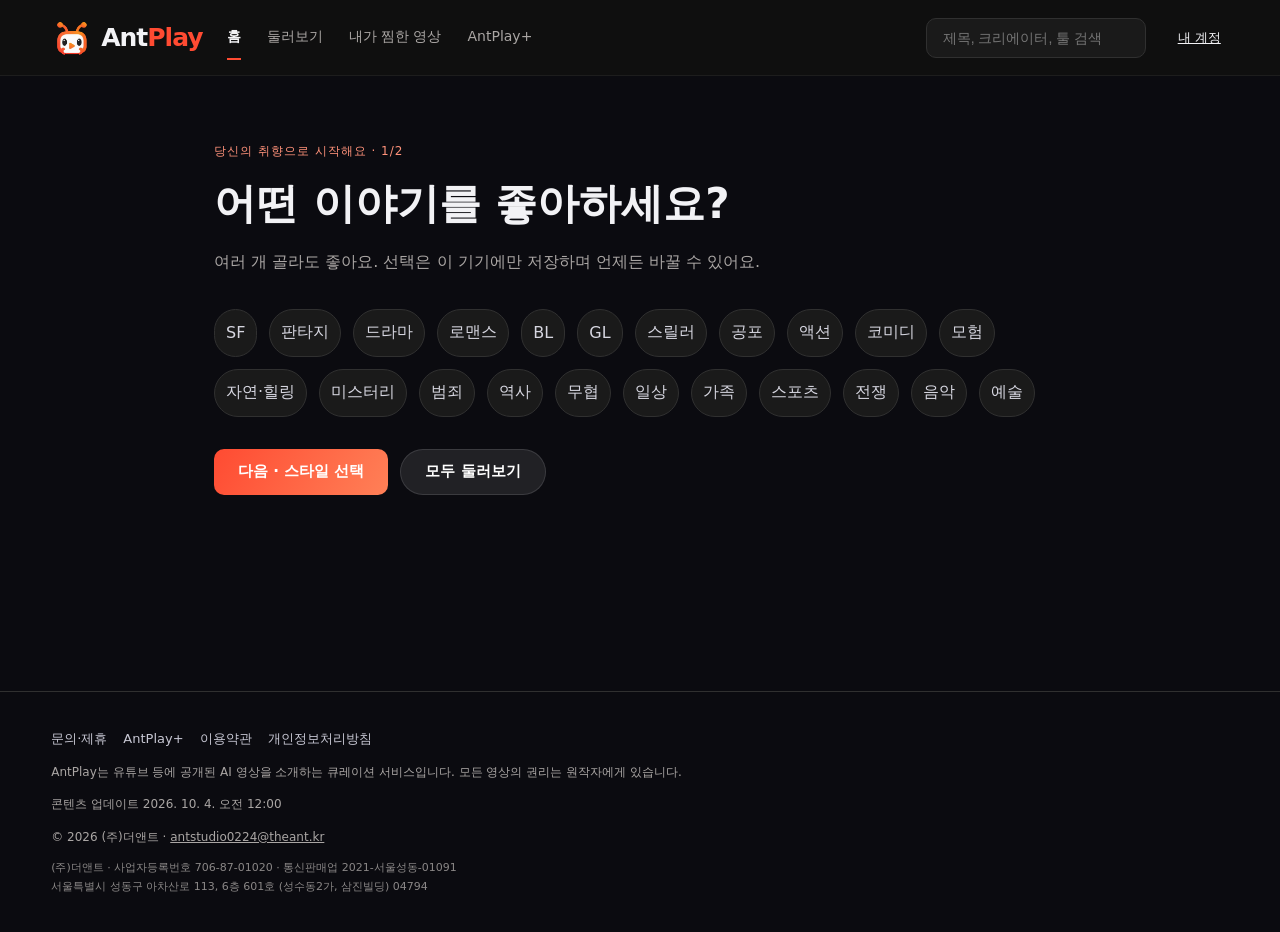
==== index.html @ 83940d3b "deploy seonghyunpark-ops/botplay@664c0acbb9cae26221a531b5a183655c9718c354" ====
<!doctype html>
<html lang="ko">
  <head>
    <meta charset="UTF-8" />
    <link rel="icon" type="image/svg+xml" href="./favicon.svg" />
    <meta name="viewport" content="width=device-width, initial-scale=1.0, viewport-fit=cover" />
    <meta name="theme-color" content="#0b0b10" />
    <meta name="description" content="AntPlay - AI가 만든 영상만 모아 보는 곳. Sora, Veo, Runway, Kling으로 만든 AI 단편영화·뮤직비디오·광고를 매일 큐레이션합니다." />
    <meta property="og:title" content="AntPlay - AI 영상 큐레이션" />
    <meta property="og:description" content="AI가 만든 영상만 모아 보는 곳. 매일 업데이트되는 AI 영상 랭킹." />
    <meta property="og:type" content="website" />
    <title>AntPlay - AI 영상 큐레이션</title>
    <script type="module" crossorigin src="./assets/index-DLbBfXee.js"></script>
    <link rel="stylesheet" crossorigin href="./assets/index-sURkWtJV.css">
  </head>
  <body>
    <div id="root"></div>
  </body>
</html>
---- assets/index-sURkWtJV.css ----
:root{--bg:#0b0b10;--bg2:#15151d;--line:#262632;--text:#f2f2f5;--muted:#9a9aab;--accent:#7c5cff;--accent2:#22d3ee;--radius:8px;--lightningcss-light: ;--lightningcss-dark:initial;color-scheme:dark;-webkit-font-smoothing:antialiased;font-family:Pretendard,Apple SD Gothic Neo,Noto Sans KR,system-ui,sans-serif}*{box-sizing:border-box}html,body{background:var(--bg);color:var(--text);margin:0}body{overscroll-behavior-y:none}a{color:inherit}button{font:inherit;cursor:pointer}img{display:block}.app{min-height:100vh;padding-bottom:calc(64px + env(safe-area-inset-bottom))}main{min-height:60vh}.header{z-index:20;padding:calc(10px + env(safe-area-inset-top)) 4vw 10px;-webkit-backdrop-filter:blur(10px);backdrop-filter:blur(10px);background:linear-gradient(#0b0b10f2,#0b0b10bf);align-items:center;gap:24px;display:flex;position:sticky;top:0}.logo{letter-spacing:-.5px;align-items:center;gap:8px;font-size:22px;font-weight:800;text-decoration:none;display:flex}.logo-mark{background:linear-gradient(135deg, var(--accent), var(--accent2));border-radius:7px;place-items:center;width:28px;height:28px;font-size:13px;display:grid}.nav{gap:18px;font-size:14px;display:flex}.nav a{color:var(--muted);text-decoration:none}.nav a.on,.nav a:hover{color:var(--text);font-weight:600}.search{margin-left:auto}.search input{border:1px solid var(--line);background:var(--bg2);width:220px;color:var(--text);border-radius:999px;outline:none;padding:8px 12px;font-size:14px}.search input:focus{border-color:var(--accent)}.search.big{margin:0 0 16px}.search.big input{width:100%;padding:14px 18px;font-size:16px}.hero{background-position:50% 25%;background-size:cover;align-items:flex-end;min-height:min(72vh,620px);margin-top:-56px;display:flex;position:relative}.hero-shade{background:linear-gradient(0deg, var(--bg) 2%, #0b0b108c 45%, #0b0b1026), linear-gradient(90deg, #0b0b10d9, transparent 65%);position:absolute;inset:0}.hero-body{max-width:640px;padding:0 4vw 48px;position:relative}.hero h1{letter-spacing:-1px;margin:10px 0;font-size:clamp(28px,5vw,52px);line-height:1.1}.meta{color:#d0d0da;margin:0 0 10px;font-size:14px}.hero-desc{color:#dcdce4;-webkit-line-clamp:3;-webkit-box-orient:vertical;line-height:1.55;display:-webkit-box;overflow:hidden}.hero-actions,.detail-actions{flex-wrap:wrap;gap:10px;margin-top:18px;display:flex}.btn{border:0;border-radius:6px;justify-content:center;align-items:center;gap:6px;padding:11px 22px;font-size:15px;font-weight:700;text-decoration:none;display:inline-flex}.btn.play{color:#000;background:#fff}.btn.ghost{color:#fff;background:#78788c59}.btn.ghost.saved{background:var(--accent)}.btn.wide{flex:220px}.badge{letter-spacing:1.5px;border-radius:3px;padding:3px 8px;font-size:11px;font-weight:800;display:inline-block}.badge.original{background:linear-gradient(90deg, var(--accent), var(--accent2));color:#fff}.badge.sponsor{color:#000;background:#f5c542}.badge.sm{letter-spacing:1px;padding:2px 5px;font-size:9px}.shelves{margin-top:-20px;position:relative}.shelf-head{justify-content:space-between;align-items:baseline;padding:0 4vw;display:flex}.shelf-head h2{margin:0 0 10px;font-size:19px}.shelf-head a{color:var(--muted);font-size:13px;text-decoration:none}.shelf-wrap{position:relative}.shelf-row{scroll-snap-type:x proximity;scrollbar-width:none;gap:10px;padding:4px 4vw 8px;display:flex;overflow-x:auto}.shelf-row::-webkit-scrollbar{display:none}.arrow{z-index:2;color:#fff;opacity:0;background:#0b0b1099;border:0;width:4vw;min-width:36px;font-size:34px;transition:opacity .2s;position:absolute;top:0;bottom:36px}.arrow.left{left:0}.arrow.right{right:0}.shelf-wrap:hover .arrow{opacity:1}@media (hover:none){.arrow{display:none}}.card{scroll-snap-align:start;flex:none;width:clamp(150px,22vw,270px);text-decoration:none}.thumb{aspect-ratio:16/9;border-radius:var(--radius);background:var(--bg2);position:relative;overflow:hidden}.thumb img{object-fit:cover;width:100%;height:100%;transition:transform .3s}.poster-placeholder{background:linear-gradient(145deg,#302321,#191b24);flex-direction:column;justify-content:center;gap:14px;height:100%;padding:22px;display:flex}.poster-platform{color:#ff9174;font-size:12px;font-weight:700}.poster-placeholder strong{overflow-wrap:anywhere;-webkit-line-clamp:4;-webkit-box-orient:vertical;font-size:18px;line-height:1.4;display:-webkit-box;overflow:hidden}.poster-placeholder small{color:var(--muted);font-size:11px}.card:hover .thumb img{transform:scale(1.06)}.thumb .badge{position:absolute;top:6px;left:6px}.dur{background:#000000bf;border-radius:3px;padding:2px 5px;font-size:11px;position:absolute;bottom:6px;right:6px}.card-title{white-space:nowrap;text-overflow:ellipsis;margin-top:7px;font-size:14px;font-weight:600;overflow:hidden}.card-sub{color:var(--muted);margin-top:2px;font-size:12px}.rank-card{align-items:flex-end;width:clamp(200px,28vw,330px);display:flex}.rank-card .thumb{flex:1}.rank-card .card-title,.rank-card .card-sub{display:none}.rank-num{z-index:1;color:var(--bg);-webkit-text-stroke:3px #7a7a8a;letter-spacing:-8px;margin-right:-12px;font-size:clamp(80px,10vw,130px);font-weight:900;line-height:.8}.house-ad{border-radius:var(--radius);border:1px solid var(--line);background:linear-gradient(90deg,#7c5cff40,#22d3ee26);flex-wrap:wrap;align-items:center;gap:10px;margin:8px 4vw;padding:16px 18px;text-decoration:none;display:flex}.house-ad span:last-child{color:#cfcfe0;font-size:14px}.detail-hero{aspect-ratio:16/9;background-position:50%;background-size:cover;place-items:center;width:100%;max-height:70vh;margin-top:-56px;display:grid;position:relative}.detail-hero:after{content:"";background:linear-gradient(0deg, var(--bg), transparent 55%);position:absolute;inset:0}.detail-hero>img,.detail-hero>.poster-placeholder{object-fit:cover;width:100%;height:100%;position:absolute;inset:0}.big-play{z-index:1;color:#fff;background:#00000073;border:2px solid #fff;border-radius:50%;width:78px;height:78px;padding-left:6px;font-size:30px;position:relative}.big-play:hover{background:var(--accent)}.banners{gap:1px;display:grid}.banner{background:var(--bg2);border-bottom:1px solid var(--line);color:#e6e6ee;align-items:center;gap:10px;padding:10px 4vw;font-size:14px;text-decoration:none;display:flex}.banner a,.banner span{color:inherit;flex:1;text-decoration:none}.banner button{color:var(--muted);background:0 0;border:0;padding:4px 8px;font-size:16px}.banner.update{background:var(--accent);color:#fff;font-weight:600}.player{aspect-ratio:16/9;background:#000;width:100%;max-width:1200px;max-height:75vh;margin:0 auto}.player.vertical{aspect-ratio:9/16;width:auto;max-width:100%;height:min(75vh,177.778vw)}.player-frame,.player-frame>*,.player-frame iframe{border:0;width:100%;height:100%;display:block}.player-fallback{text-align:center;height:100%;color:var(--muted);place-content:center;gap:14px;padding:20px;display:grid}.player-fallback .btn{justify-self:center}.player-stage+.detail-body{margin-top:0}.player-stage{background:#000}.player-stage .player{min-width:200px;min-height:200px;position:relative}.player-stage .player>.player-frame{position:absolute;inset:0}.player-tools{padding:10px max(12px, env(safe-area-inset-left));flex-wrap:wrap;align-items:center;gap:8px;max-width:1200px;margin:auto;display:flex}.player-tools .btn{min-height:40px;padding:8px 12px;font-size:13px}.player-tools span,.player-settings p{color:var(--muted);font-size:12px}.player-settings{flex-wrap:wrap;gap:10px;max-width:1200px;margin:auto;padding:4px 12px 12px;display:flex}.player-settings label{color:var(--muted);flex-direction:column;flex:140px;gap:5px;font-size:12px;display:flex}.player-settings select{color:#fff;background:#202020;border:1px solid #444;border-radius:8px;min-height:40px;padding:8px}.player-settings p{width:100%;margin:0}.player-stage.expanded{z-index:1000;height:100dvh;padding:env(safe-area-inset-top) 0 env(safe-area-inset-bottom);flex-direction:column;display:flex;position:fixed;inset:0;overflow:auto}.player-stage.expanded .player{aspect-ratio:auto;flex:1;width:100%;max-width:none;height:auto;max-height:none;margin:0}.player-stage.expanded .player-tools{flex-shrink:0;width:100%;max-width:none}.player-stage.expanded .player-settings{flex-shrink:0;width:100%;max-height:130px;margin:0;overflow:auto}.player-stage.expanded .player-settings label{flex:120px}.detail-body{max-width:860px;margin-top:-40px;padding:0 4vw;position:relative}.detail-body h1{margin:10px 0 4px;font-size:clamp(24px,4vw,38px)}.orig-title{color:var(--muted);margin:0 0 8px}.chips{flex-wrap:wrap;gap:8px;margin:12px 0;display:flex}.chip{background:var(--bg2);border:1px solid var(--line);color:#d6d6e0;border-radius:999px;padding:5px 11px;font-size:13px;text-decoration:none}.chip.link:hover{border-color:var(--accent)}.desc{color:#e0e0e8;white-space:pre-line;margin-top:22px;font-size:15px;line-height:1.7}.info{grid-template-columns:100px 1fr;gap:8px 12px;font-size:14px;display:grid}.info dt{color:var(--muted)}.info dd{margin:0}.note{color:var(--muted);margin:22px 0;font-size:12px}.page{padding:20px 4vw 40px}.page.narrow{max-width:760px;margin:0 auto}.page-title{margin:8px 0 16px;font-size:26px}.sub-title{margin:32px 0 12px;font-size:18px}.lead{color:#d0d0dc;line-height:1.6}.grid{grid-template-columns:repeat(auto-fill,minmax(170px,1fr));gap:18px 12px;display:grid}.grid .card{width:auto}.empty{text-align:center;color:var(--muted);padding:60px 4vw;line-height:1.7}.loading{text-align:center;color:var(--muted);padding:120px 0}.contact-list{gap:10px;display:grid}.contact-item{border-radius:var(--radius);background:var(--bg2);border:1px solid var(--line);gap:4px;padding:16px 18px;text-decoration:none;display:grid}.contact-item:hover{border-color:var(--accent)}.contact-item span{color:var(--muted);font-size:14px;line-height:1.5}.contact-item em{color:var(--accent2);margin-left:6px;font-size:13px;font-style:normal}.plans{grid-template-columns:repeat(auto-fit,minmax(240px,1fr));gap:14px;margin-top:18px;display:grid}.plan{background:var(--bg2);border:1px solid var(--line);border-radius:12px;flex-direction:column;padding:22px;display:flex}.plan.hl{border:1px solid var(--accent);background:linear-gradient(160deg, #7c5cff38, var(--bg2) 60%)}.plan h2{margin:0;font-size:18px}.price{margin-top:8px;font-size:28px;font-weight:800}.price-sub{color:var(--accent2);font-size:13px}.plan ul{color:#d6d6e0;flex:1;padding-left:18px;line-height:1.9}.legal h2{margin-top:26px;font-size:16px}.legal p{color:#d0d0dc;font-size:14px;line-height:1.7}.footer{color:var(--muted);border-top:1px solid var(--line);margin-top:30px;padding:36px 4vw 24px;font-size:12px;line-height:1.7}.footer-links{flex-wrap:wrap;gap:16px;margin-bottom:10px;font-size:13px;display:flex}.footer-links a{color:#c8c8d4;text-decoration:none}.tabbar{z-index:30;padding:6px 0 calc(6px + env(safe-area-inset-bottom));border-top:1px solid var(--line);background:#0f0f15f5;display:none;position:fixed;bottom:0;left:0;right:0}.tabbar a{color:var(--muted);flex-direction:column;flex:1;align-items:center;gap:2px;font-size:11px;text-decoration:none;display:flex}.tabbar a span{font-size:20px;line-height:1}@media (width<=760px){.nav,.header .search{display:none}.tabbar{display:flex}.hero{min-height:62vh}.hero-body{padding-bottom:30px}.shelf-head h2{font-size:17px}}@media (width>=761px){.app{padding-bottom:0}}.footer .biz{opacity:.8;font-size:11px}:root{--radius:12px}.header{background:#0b0b10f0;border-bottom:1px solid #ffffff0f;min-height:76px}.logo{letter-spacing:-1px;gap:5px;font-size:25px}.art-icon{object-fit:contain;flex-shrink:0;width:36px;height:36px}.nav{gap:26px}.nav a{padding:12px 0}.nav a.on{border-bottom:2px solid #c7b9ed}.search input{border-radius:10px;padding:11px 16px}.hero{min-height:min(72vh,660px);margin-top:0}.hero-body{max-width:720px;padding-bottom:64px}.hero-kicker{letter-spacing:2px;color:#d0c3ec;margin-bottom:20px;font-size:11px;font-weight:600}.hero h1{letter-spacing:-1.8px;word-break:keep-all;overflow-wrap:anywhere;line-height:1.2}.hero-desc{color:#c7c7cf;max-width:480px;font-size:15px}.btn{border-radius:10px;min-height:46px;padding:12px 24px}.btn.ghost{background:#ffffff17;border:1px solid #ffffff1f}.discovery{padding:8px 4vw 22px}.discovery-intro>span{color:var(--muted);font-size:12px}.discovery-intro h2{letter-spacing:-.7px;margin:8px 0 20px;font-size:23px}.discovery-links{grid-template-columns:repeat(3,minmax(0,1fr));gap:14px;display:grid}.discovery-links a{border:1px solid var(--line);background:#15151c;border-radius:16px;align-items:center;gap:14px;padding:18px;text-decoration:none;display:flex}.discovery-links a:hover{background:#1b1b25;border-color:#787083}.discovery-links span{font-size:15px;font-weight:600}.discovery-links small{color:var(--muted);margin-top:6px;font-size:12px;font-weight:400;display:block}.discovery-links b{color:var(--muted);margin-left:auto;font-weight:400}.shelves{margin-top:0}.shelf{margin:32px 0}.shelf-head h2{letter-spacing:-.5px;margin-bottom:16px}.shelf-row{gap:16px}.card-title{margin-top:11px}.card-sub{margin-top:5px}.rank-num{-webkit-text-stroke:2px #777581}.house-ad{background:#191820;border-radius:16px;gap:14px;padding:24px}.house-ad strong{font-size:18px}.tabbar{-webkit-backdrop-filter:blur(16px);backdrop-filter:blur(16px);background:#0f0f15f7;padding-top:8px}.tabbar a{gap:4px;min-height:50px}.tabbar .art-icon{opacity:.55;width:30px;height:30px}.tabbar a.on .art-icon{opacity:1}.collection-empty .art-icon{width:110px;height:110px;margin:0 auto 20px}.collection-empty h2{color:var(--text);font-size:21px}.collection-empty .btn{margin-top:16px}.detail-hero{margin-top:0}a:focus-visible,button:focus-visible,input:focus-visible{outline-offset:4px;outline:2px solid #d0bbff}@media (width<=760px){.header{min-height:64px;padding:calc(4px + env(safe-area-inset-top)) 5vw 4px}.logo{font-size:22px}.logo-art{width:44px;height:44px}.hero{min-height:min(70svh,620px)}.hero-body{padding:0 5vw 36px}.hero h1{letter-spacing:-1px;font-size:32px}.hero-kicker{letter-spacing:1.4px;margin-bottom:14px;font-size:9px}.hero-desc{-webkit-line-clamp:2;font-size:14px}.discovery{padding:12px 5vw}.discovery-intro h2{font-size:20px}.discovery-links{gap:8px}.discovery-links a{text-align:center;border-radius:13px;flex-direction:column;gap:8px;padding:12px 4px 15px}.discovery-links .art-icon{width:48px;height:48px}.discovery-links span{font-size:12px}.discovery-links small,.discovery-links b{display:none}.shelf-row{gap:12px}.shelf{margin:28px 0}.grid{grid-template-columns:repeat(2,minmax(0,1fr))}.house-ad{padding:20px}}@media (prefers-reduced-motion:reduce){*,:before,:after{scroll-behavior:auto!important;transition:none!important}}.app:has(.player) .header{position:relative}.app:has(.player) .tabbar{position:static}.app:has(.player){padding-bottom:0}.account{max-width:620px}.account-link{white-space:nowrap;padding:8px;font-size:13px}.account-form{gap:16px;margin:24px 0 12px;display:grid}.account-form label{gap:7px;display:grid}.account-form input:not([type=checkbox]){color:#fff;background:#17161d;border:1px solid #444;border-radius:10px;width:100%;padding:13px}.account-form .account-consent{font-size:13px;line-height:1.8;display:block}.account-consent input{margin-right:7px}.account-providers{grid-template-columns:1fr 1fr;gap:10px;margin:24px 0;display:grid}.account-providers .btn{white-space:normal;font-size:14px}.account-modes,.account-actions{gap:12px;margin:24px 0;display:flex}.account-modes button,.account-text{color:inherit;cursor:pointer;background:0 0;border:0;padding:8px}.account-modes .on{color:var(--accent);border-bottom:2px solid var(--accent)}.account-fine{color:#aaa;font-size:12px;line-height:1.8}.account-note{background:#252132;border-radius:12px;padding:14px 20px}.account button:disabled{opacity:.45;cursor:not-allowed}iframe.player-frame{border:0;width:100%;height:100%;display:block}:root{--bg:#101010;--bg2:#1a1a1a;--line:#303030;--accent:#ff4b32;--accent2:#ff8864;--muted:#aaa6a4;--radius:12px}.header{background:#101010f5}.logo-color{color:var(--accent)}.logo{gap:8px}.logo-art{width:42px;height:42px}.nav a.on{border-color:var(--accent)}.hero{min-height:min(68vh,680px)}.hero-kicker{color:#ffb19e;letter-spacing:1.2px}.hero-shade{background:linear-gradient(0deg,var(--bg) 0%,#101010bf 30%,#1010101f 100%),linear-gradient(90deg,#101010a6,transparent 70%)}.hero h1{max-width:660px}.btn.play{color:#fff;background:linear-gradient(125deg,#ff3823,#ff654a);border-radius:999px}.btn.play:hover{background:#ff654a}.btn.ghost{border-radius:999px}.card{width:clamp(168px,19vw,252px)}.card:not(.rank-card) .thumb{aspect-ratio:3/4}.card:not(.rank-card) .thumb img{object-position:center}.card-title{font-size:15px;font-weight:700}.discovery-links a{background:#191919;border-radius:12px;padding:14px}.discovery-intro h2{margin-bottom:14px}.genre-strip{scrollbar-width:none;gap:8px;padding:10px 4vw 18px;display:flex;overflow-x:auto}.genre-strip .chip{white-space:nowrap;padding:9px 15px}.chip.link:hover{color:#ffc0b1}.house-ad{background:#1c1a19;border-radius:12px}.tabbar{background:#101010fa}.tabbar .art-icon{filter:grayscale();opacity:.65;width:28px;height:28px}.tabbar a.on{color:#ff735b}.tabbar a.on .art-icon{filter:none;opacity:1}.catalog-filters{grid-template-columns:repeat(3,minmax(0,1fr));gap:12px;margin:24px 0 16px;display:grid}.catalog-filters label{color:var(--muted);gap:8px;font-size:13px;display:grid}.catalog-filters select{border:1px solid var(--line);background:var(--bg2);width:100%;min-width:0;color:var(--text);font:inherit;border-radius:10px;padding:12px 8px}.result-count{color:var(--muted);font-size:13px}.eyebrow{color:#ff927a;letter-spacing:1px;font-size:12px}a:focus-visible,button:focus-visible,input:focus-visible,select:focus-visible{outline-color:#ff8864}.discovery-intro,.discovery-links small,.discovery-links b{display:none}.discovery-links a{padding:10px 14px}.discovery-links .art-icon{width:28px;height:28px}@media (width<=760px){.hero{min-height:43svh}.hero-body{padding-top:60px;padding-bottom:26px}.hero h1{font-size:30px}.hero-actions .btn{padding:12px 20px}.card{width:44vw}.discovery{padding:8px 5vw}.discovery-links a{flex-direction:row;justify-content:center;gap:5px;padding:10px 4px}.discovery-links span{font-size:10px}.discovery-links .art-icon{width:23px;height:23px}.catalog-filters{gap:8px}.catalog-filters select{font-size:12px}.genre-strip{padding-left:5vw}}@media (width<=480px){.account-link{margin-left:auto}.account-providers{grid-template-columns:1fr}}.taste-picker{max-width:900px;min-height:65vh;margin:0 auto;padding:64px 24px}.taste-picker h1{margin:16px 0;font-size:clamp(26px,4vw,42px)}.taste-picker p{color:var(--muted);line-height:1.8}.taste-options{flex-wrap:wrap;gap:12px;margin:32px 0;display:flex}.taste-options button{min-height:48px;font:inherit;cursor:pointer}.taste-options .selected{color:#fff;border-color:var(--accent);background:linear-gradient(130deg,#a72d23,#ed5c3b)}.taste-actions{flex-wrap:wrap;gap:12px;display:flex}.taste-summary{justify-content:space-between;align-items:center;gap:12px;padding:16px 24px;display:flex}.taste-summary small{color:var(--muted);margin-top:5px;display:block}@media (width<=600px){.taste-picker{padding:32px 18px 100px}.taste-summary{padding:14px 18px}.taste-summary strong{font-size:14px}.taste-summary .btn{flex-shrink:0;padding:10px 12px}}.taste-actions .primary{color:#fff;background:linear-gradient(120deg,var(--accent),#ff8057);border-color:#0000}.catalog-more{justify-content:center;padding:32px 0;display:flex}.ed{background:#07070b;flex-direction:column;height:100dvh;display:flex}.ed-top{padding:calc(8px + env(safe-area-inset-top)) 14px 8px;border-bottom:1px solid var(--line);background:#0e0e15;align-items:center;gap:12px;display:flex}.ed-top strong{font-size:16px}.ed-link{color:var(--muted);background:0 0;border:0;padding:6px 0}.ed-dirty{color:var(--muted);margin-left:auto;font-size:12px}.ed-switch{background:var(--bg2);border-radius:999px;padding:3px;display:none}.ed-switch button{color:var(--muted);background:0 0;border:0;border-radius:999px;padding:5px 12px;font-size:13px}.ed-switch button.on{background:var(--accent);color:#fff}.ed-body{flex:1;grid-template-columns:400px 1fr;min-height:0;display:grid}.ed-panel{border-right:1px solid var(--line);background:#0e0e15;flex-direction:column;min-height:0;display:flex}.ed-tabs{border-bottom:1px solid var(--line);display:flex;overflow-x:auto}.ed-tabs button{color:var(--muted);background:0 0;border:0;border-bottom:2px solid #0000;flex:1 0 auto;padding:11px 10px;font-size:14px}.ed-tabs button.on{color:var(--text);border-bottom-color:var(--accent);font-weight:700}.ed-scroll{padding:14px 14px calc(30px + env(safe-area-inset-bottom));flex:1;overflow-y:auto}.ed-preview{min-height:0;position:relative;overflow-y:auto}.ed-preview .shelves{margin-top:0}.ed-preview-label{z-index:5;letter-spacing:1px;color:var(--muted);-webkit-backdrop-filter:blur(6px);backdrop-filter:blur(6px);background:#0000008c;padding:6px 12px;font-size:11px;position:sticky;top:0}.ed-section h3{color:var(--muted);letter-spacing:.5px;margin:22px 0 8px;font-size:13px;font-weight:700}.ed-section h3:first-child{margin-top:0}.ed-hint{color:var(--muted);margin:0 0 10px;font-size:12.5px;line-height:1.55}.ed-hint.warn{color:#f5c542}.ed-msg{background:var(--bg2);border:1px solid var(--line);border-radius:8px;margin-top:16px;padding:10px 12px;font-size:13px}.ed-field{color:var(--muted);flex-direction:column;flex:1;gap:4px;margin-bottom:10px;font-size:12.5px;display:flex}.ed-field input,.ed-field select,.ed-field textarea,.ed-search,.ed-add input{font:inherit;color:var(--text);border:1px solid var(--line);background:#16161f;border-radius:7px;outline:none;width:100%;padding:8px 10px;font-size:14px}.ed-field input:focus,.ed-field select:focus,.ed-field textarea:focus,.ed-search:focus,.ed-add input:focus{border-color:var(--accent)}.ed-field textarea{resize:vertical;line-height:1.5}.ed-color{flex-direction:row;align-items:center}.ed-color span{flex:none;width:80px}.ed-color input[type=color]{flex:none;width:42px;height:34px;padding:2px}.ed-two{gap:10px;display:flex}.ed-search{margin:4px 0 10px}.ed-presets{grid-template-columns:1fr 1fr;gap:6px;display:grid}.ed-presets button{background:var(--bg2);border:1px solid var(--line);color:var(--text);border-radius:7px;align-items:center;gap:8px;padding:7px 9px;font-size:13px;display:flex}.ed-presets i{border-radius:3px;width:22px;height:14px}.ed-item{border:1px solid var(--line);background:#12121a;border-radius:9px;margin-bottom:7px}.ed-item.open{border-color:var(--accent)}.ed-row{align-items:center;gap:4px;padding:4px 6px 4px 0;display:flex}.ed-grow{text-align:left;text-overflow:ellipsis;flex:1;min-width:0;overflow:hidden}.ed-title{color:var(--text);background:0 0;border:0;padding:8px 10px;font-size:14px;font-weight:600}.ed-title small,.ed-mini small{color:var(--muted);margin-top:2px;font-size:11.5px;font-weight:400;display:block}.ed-icon{border:1px solid var(--line);width:30px;height:30px;color:var(--text);background:#1a1a24;border-radius:6px;flex:none;font-size:13px}.ed-icon:hover{border-color:var(--accent)}.ed-form{border-top:1px solid var(--line);padding:6px 10px 12px}.ed-mini{width:100%;color:var(--text);background:0 0;border:0;align-items:center;gap:8px;padding:5px;font-size:13px;display:flex}.ed-mini img,.ed-missing{aspect-ratio:16/9;object-fit:cover;background:#222;border-radius:4px;flex:none;width:64px}.ed-mini .ed-grow{white-space:nowrap}.ed-mini.ed-title .ed-grow{white-space:normal}.ed-mini.add{border-radius:6px}.ed-mini.add:hover{background:var(--bg2)}.ed-mini.add b{color:var(--accent);padding:0 6px;font-size:18px}.ed-chosen{border:1px dashed var(--line);background:#0a0a10;border-radius:8px;flex-direction:column;gap:4px;margin-bottom:8px;padding:6px;display:flex}.ed-cands{max-height:300px;overflow-y:auto}.ed-add{gap:6px;margin-bottom:8px;display:flex}.ed-add .ed-btn{white-space:nowrap;flex:none;margin-top:0}.ed-btns{flex-wrap:wrap;gap:6px;display:flex}.ed-btn{border:1px solid var(--line);color:var(--text);cursor:pointer;background:#1a1a24;border-radius:8px;justify-content:center;align-items:center;margin-top:4px;padding:9px 14px;font-size:14px;font-weight:600;display:inline-flex}.ed-btn:hover{border-color:var(--accent)}.ed-btn.primary{background:var(--accent);border-color:var(--accent);color:#fff}.ed-btn.danger{color:#ff6b6b}.ed-btn:disabled{opacity:.5}.ed-checks{flex-direction:column;gap:8px;margin:6px 0 12px;font-size:13.5px;display:flex}.ed-checks input{accent-color:var(--accent);margin-right:4px}@media (width<=860px){.ed-body{grid-template-columns:1fr}.ed-switch{display:flex}.ed-dirty{display:none}.ed-top strong{margin-right:auto}.view-edit .ed-preview,.view-preview .ed-panel{display:none}}
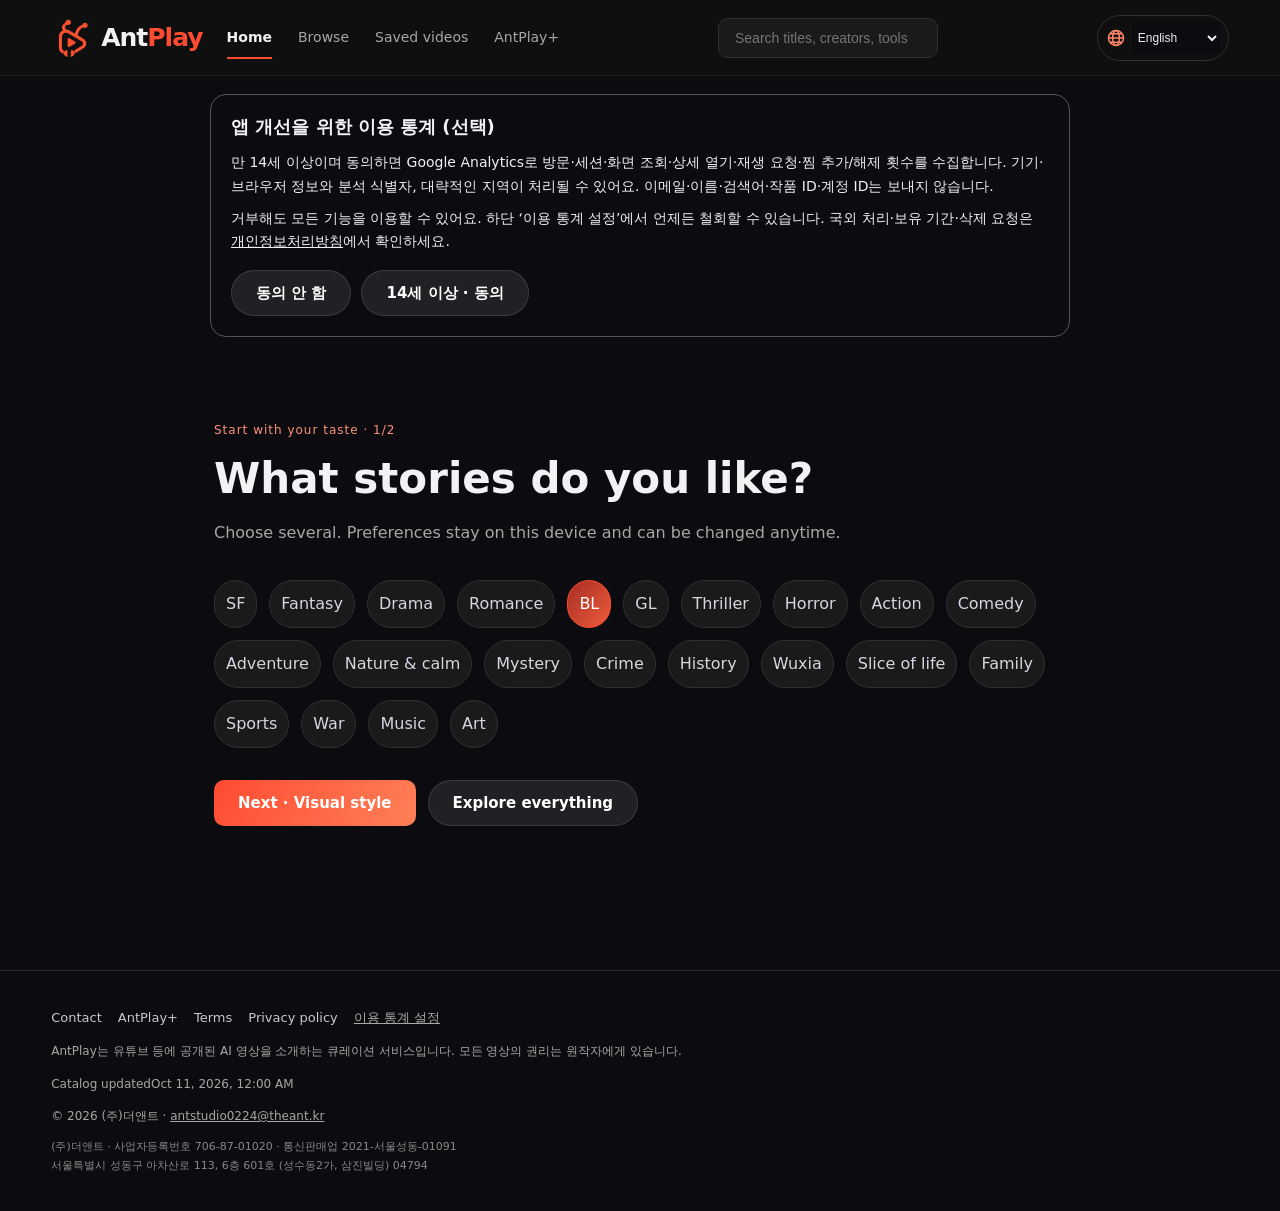
==== commit 82e38c35: "deploy seonghyunpark-ops/botplay@11ed327e8f5699fac203a91c87cdb57ea9b425bb" ====
--- a/index.html
+++ b/index.html
@@ -2,7 +2,7 @@
 <html lang="ko">
   <head>
     <meta charset="UTF-8" />
-    <link rel="icon" type="image/svg+xml" href="./favicon.svg" />
+    <link rel="icon" type="image/png" href="./favicon.png" />
     <meta name="viewport" content="width=device-width, initial-scale=1.0, viewport-fit=cover" />
     <meta name="theme-color" content="#0b0b10" />
     <meta name="description" content="AntPlay - AI가 만든 영상만 모아 보는 곳. Sora, Veo, Runway, Kling으로 만든 AI 단편영화·뮤직비디오·광고를 매일 큐레이션합니다." />
@@ -10,8 +10,8 @@
     <meta property="og:description" content="AI가 만든 영상만 모아 보는 곳. 매일 업데이트되는 AI 영상 랭킹." />
     <meta property="og:type" content="website" />
     <title>AntPlay - AI 영상 큐레이션</title>
-    <script type="module" crossorigin src="./assets/index-DLbBfXee.js"></script>
-    <link rel="stylesheet" crossorigin href="./assets/index-sURkWtJV.css">
+    <script type="module" crossorigin src="./assets/index--eOq37-5.js"></script>
+    <link rel="stylesheet" crossorigin href="./assets/index-Bbw2NQ4y.css">
   </head>
   <body>
     <div id="root"></div>
--- a/assets/index-Bbw2NQ4y.css
+++ b/assets/index-Bbw2NQ4y.css
@@ -0,0 +1 @@
+:root{--bg:#0b0b10;--bg2:#15151d;--line:#262632;--text:#f2f2f5;--muted:#9a9aab;--accent:#7c5cff;--accent2:#22d3ee;--radius:8px;--lightningcss-light: ;--lightningcss-dark:initial;color-scheme:dark;-webkit-font-smoothing:antialiased;font-family:Pretendard,Apple SD Gothic Neo,Noto Sans KR,system-ui,sans-serif}*{box-sizing:border-box}html,body{background:var(--bg);color:var(--text);margin:0}body{overscroll-behavior-y:none}a{color:inherit}button{font:inherit;cursor:pointer}img{display:block}.app{min-height:100vh;padding-bottom:calc(64px + env(safe-area-inset-bottom))}main{min-height:60vh}.header{z-index:20;padding:calc(10px + env(safe-area-inset-top)) 4vw 10px;-webkit-backdrop-filter:blur(10px);backdrop-filter:blur(10px);background:linear-gradient(#0b0b10f2,#0b0b10bf);align-items:center;gap:24px;display:flex;position:sticky;top:0}.logo{letter-spacing:-.5px;align-items:center;gap:8px;font-size:22px;font-weight:800;text-decoration:none;display:flex}.logo-mark{background:linear-gradient(135deg, var(--accent), var(--accent2));border-radius:7px;place-items:center;width:28px;height:28px;font-size:13px;display:grid}.nav{gap:18px;font-size:14px;display:flex}.nav a{color:var(--muted);text-decoration:none}.nav a.on,.nav a:hover{color:var(--text);font-weight:600}.search{margin-left:auto}.search input{border:1px solid var(--line);background:var(--bg2);width:220px;color:var(--text);border-radius:999px;outline:none;padding:8px 12px;font-size:14px}.search input:focus{border-color:var(--accent)}.search.big{margin:0 0 16px}.search.big input{width:100%;padding:14px 18px;font-size:16px}.hero{background-position:50% 25%;background-size:cover;align-items:flex-end;min-height:min(72vh,620px);margin-top:-56px;display:flex;position:relative}.hero-shade{background:linear-gradient(0deg, var(--bg) 2%, #0b0b108c 45%, #0b0b1026), linear-gradient(90deg, #0b0b10d9, transparent 65%);position:absolute;inset:0}.hero-body{max-width:640px;padding:0 4vw 48px;position:relative}.hero h1{letter-spacing:-1px;margin:10px 0;font-size:clamp(28px,5vw,52px);line-height:1.1}.meta{color:#d0d0da;margin:0 0 10px;font-size:14px}.hero-desc{color:#dcdce4;-webkit-line-clamp:3;-webkit-box-orient:vertical;line-height:1.55;display:-webkit-box;overflow:hidden}.hero-actions,.detail-actions{flex-wrap:wrap;gap:10px;margin-top:18px;display:flex}.btn{border:0;border-radius:6px;justify-content:center;align-items:center;gap:6px;padding:11px 22px;font-size:15px;font-weight:700;text-decoration:none;display:inline-flex}.btn.play{color:#000;background:#fff}.btn.ghost{color:#fff;background:#78788c59}.btn.ghost.saved{background:var(--accent)}.btn.wide{flex:220px}.badge{letter-spacing:1.5px;border-radius:3px;padding:3px 8px;font-size:11px;font-weight:800;display:inline-block}.badge.original{background:linear-gradient(90deg, var(--accent), var(--accent2));color:#fff}.badge.sponsor{color:#000;background:#f5c542}.badge.sm{letter-spacing:1px;padding:2px 5px;font-size:9px}.shelves{margin-top:-20px;position:relative}.shelf-head{justify-content:space-between;align-items:baseline;padding:0 4vw;display:flex}.ranking-periods{flex-shrink:0;gap:6px;display:flex}.ranking-periods .chip{padding:6px 10px;font-size:12px}.ranking-periods [aria-pressed=true]{background:var(--accent);color:#fff;border-color:var(--accent)}.ranking-note{color:var(--muted);margin:0 4vw 14px;font-size:12px}.shelf-head:has(.ranking-periods){flex-wrap:wrap;gap:8px;margin-bottom:8px}.shelf-head h2{margin:0 0 10px;font-size:19px}.shelf-head a{color:var(--muted);font-size:13px;text-decoration:none}.shelf-wrap{position:relative}.shelf-row{scroll-snap-type:x proximity;scrollbar-width:none;gap:10px;padding:4px 4vw 8px;display:flex;overflow-x:auto}.shelf-row::-webkit-scrollbar{display:none}.arrow{z-index:2;color:#fff;opacity:0;background:#0b0b1099;border:0;width:4vw;min-width:36px;font-size:34px;transition:opacity .2s;position:absolute;top:0;bottom:36px}.arrow.left{left:0}.arrow.right{right:0}.shelf-wrap:hover .arrow{opacity:1}@media (hover:none){.arrow{display:none}}.card{scroll-snap-align:start;flex:none;width:clamp(150px,22vw,270px);text-decoration:none}.thumb{aspect-ratio:16/9;border-radius:var(--radius);background:var(--bg2);position:relative;overflow:hidden}.thumb img{object-fit:cover;width:100%;height:100%;transition:transform .3s}.poster-placeholder{background:linear-gradient(145deg,#302321,#191b24);flex-direction:column;justify-content:center;gap:14px;height:100%;padding:22px;display:flex}.poster-platform{color:#ff9174;font-size:12px;font-weight:700}.poster-placeholder strong{overflow-wrap:anywhere;-webkit-line-clamp:4;-webkit-box-orient:vertical;font-size:18px;line-height:1.4;display:-webkit-box;overflow:hidden}.poster-placeholder small{color:var(--muted);font-size:11px}.card:hover .thumb img{transform:scale(1.06)}.thumb .badge{position:absolute;top:6px;left:6px}.dur{background:#000000bf;border-radius:3px;padding:2px 5px;font-size:11px;position:absolute;bottom:6px;right:6px}.card-title{white-space:nowrap;text-overflow:ellipsis;margin-top:7px;font-size:14px;font-weight:600;overflow:hidden}.card-sub{color:var(--muted);margin-top:2px;font-size:12px}.rank-card{align-items:flex-end;width:clamp(200px,28vw,330px);display:flex}.rank-card .thumb{flex:1}.rank-card .card-title,.rank-card .card-sub{display:none}.rank-num{z-index:1;color:var(--bg);-webkit-text-stroke:3px #7a7a8a;letter-spacing:-8px;margin-right:-12px;font-size:clamp(80px,10vw,130px);font-weight:900;line-height:.8}.house-ad{border-radius:var(--radius);border:1px solid var(--line);background:linear-gradient(90deg,#7c5cff40,#22d3ee26);flex-wrap:wrap;align-items:center;gap:10px;margin:8px 4vw;padding:16px 18px;text-decoration:none;display:flex}.house-ad span:last-child{color:#cfcfe0;font-size:14px}.detail-hero{aspect-ratio:16/9;background-position:50%;background-size:cover;place-items:center;width:100%;max-height:70vh;margin-top:-56px;display:grid;position:relative}.detail-hero:after{content:"";background:linear-gradient(0deg, var(--bg), transparent 55%);position:absolute;inset:0}.detail-hero>img,.detail-hero>.poster-placeholder{object-fit:cover;width:100%;height:100%;position:absolute;inset:0}.big-play{z-index:1;color:#fff;background:#00000073;border:2px solid #fff;border-radius:50%;width:78px;height:78px;padding-left:6px;font-size:30px;position:relative}.big-play:hover{background:var(--accent)}.banners{gap:1px;display:grid}.banner{background:var(--bg2);border-bottom:1px solid var(--line);color:#e6e6ee;align-items:center;gap:10px;padding:10px 4vw;font-size:14px;text-decoration:none;display:flex}.banner a,.banner span{color:inherit;flex:1;text-decoration:none}.banner button{color:var(--muted);background:0 0;border:0;padding:4px 8px;font-size:16px}.banner.update{background:var(--accent);color:#fff;font-weight:600}.player{aspect-ratio:16/9;background:#000;width:100%;max-width:1200px;max-height:75vh;margin:0 auto}.player.vertical{aspect-ratio:9/16;width:auto;max-width:100%;height:min(75vh,177.778vw)}.player-frame,.player-frame>*,.player-frame iframe{border:0;width:100%;height:100%;display:block}.player-fallback{text-align:center;height:100%;color:var(--muted);place-content:center;gap:14px;padding:20px;display:grid}.player-fallback .btn{justify-self:center}.player-stage+.detail-body{margin-top:0}.player-stage{background:#000}.player-stage .player{min-width:200px;min-height:200px;position:relative}.player-stage .player>.player-frame{position:absolute;inset:0}.player-tools{padding:10px max(12px, env(safe-area-inset-left));flex-wrap:wrap;align-items:center;gap:8px;max-width:1200px;margin:auto;display:flex}.player-tools .btn{min-height:40px;padding:8px 12px;font-size:13px}.player-tools span,.player-settings p{color:var(--muted);font-size:12px}.player-settings{flex-wrap:wrap;gap:10px;max-width:1200px;margin:auto;padding:4px 12px 12px;display:flex}.player-settings label{color:var(--muted);flex-direction:column;flex:140px;gap:5px;font-size:12px;display:flex}.player-settings select{color:#fff;background:#202020;border:1px solid #444;border-radius:8px;min-height:40px;padding:8px}.player-settings p{width:100%;margin:0}.player-stage.expanded{z-index:1000;width:100%;height:100dvh;padding:env(safe-area-inset-top) env(safe-area-inset-right) env(safe-area-inset-bottom) env(safe-area-inset-left);grid-template:minmax(0,1fr)/minmax(0,1fr) 44px;display:grid;position:fixed;inset:0;overflow:hidden}.player-stage.expanded .player{aspect-ratio:auto;grid-area:1/1;width:100%;max-width:none;height:100%;max-height:none;margin:0}.player-stage.expanded .player-tools{flex-flow:column;grid-area:1/2;justify-content:center;gap:2px;width:44px;max-width:none;height:100%;margin:0;padding:0;display:flex}.player-stage.expanded .player-tools .btn{border:0;border-radius:0;flex:0 0 44px;width:44px;height:44px;min-height:44px;padding:0}.player-tool-icon{line-height:1;color:var(--text)!important;font-size:20px!important}.player-stage.expanded .player-tools>span{display:none}.player-stage.expanded.settings-open{grid-template-columns:minmax(200px,1fr) 44px 52px}.player-stage.expanded .player-settings{background:var(--bg2);grid-area:1/3;width:100%;max-width:none;height:100%;min-height:0;margin:0;padding:12px;overflow:auto}.player-stage.expanded.control-open{grid-template-columns:minmax(200px,1fr) 44px 144px}.player-stage.expanded.portrait{grid-template:minmax(0,1fr) 44px/minmax(0,1fr)}.player-stage.expanded.portrait .player-tools{flex-direction:row;grid-area:2/1;width:100%;height:44px}.player-stage.expanded.portrait.settings-open{grid-template-rows:minmax(200px,1fr) 44px minmax(0,200px)}.player-stage.expanded.portrait .player-settings{grid-area:3/1}@media (orientation:portrait) and (hover:none) and (pointer:coarse){.player-stage.expanded.landscape{width:100dvh;height:100dvw;padding:env(safe-area-inset-right) env(safe-area-inset-bottom) env(safe-area-inset-left) env(safe-area-inset-top);inset:50% auto auto 50%;transform:translate(-50%,-50%)rotate(90deg)}}@media (orientation:landscape) and (hover:none) and (pointer:coarse){.player-stage.expanded.portrait{width:100dvh;height:100dvw;padding:env(safe-area-inset-left) env(safe-area-inset-top) env(safe-area-inset-right) env(safe-area-inset-bottom);inset:50% auto auto 50%;transform:translate(-50%,-50%)rotate(-90deg)}}@media (orientation:portrait){.player-stage.ios-player.expanded.landscape{width:100dvh;height:100dvw;padding:env(safe-area-inset-right) env(safe-area-inset-bottom) env(safe-area-inset-left) env(safe-area-inset-top);inset:50% auto auto 50%;transform:translate(-50%,-50%)rotate(90deg)}}@media (orientation:landscape){.player-stage.ios-player.expanded.portrait{width:100dvh;height:100dvw;padding:env(safe-area-inset-left) env(safe-area-inset-top) env(safe-area-inset-right) env(safe-area-inset-bottom);inset:50% auto auto 50%;transform:translate(-50%,-50%)rotate(-90deg)}}.detail-body{max-width:860px;margin-top:-40px;padding:0 4vw;position:relative}.detail-body h1{margin:10px 0 4px;font-size:clamp(24px,4vw,38px)}.orig-title{color:var(--muted);margin:0 0 8px}.chips{flex-wrap:wrap;gap:8px;margin:12px 0;display:flex}.chip{background:var(--bg2);border:1px solid var(--line);color:#d6d6e0;border-radius:999px;padding:5px 11px;font-size:13px;text-decoration:none}.chip.link:hover{border-color:var(--accent)}.desc{color:#e0e0e8;white-space:pre-line;margin-top:22px;font-size:15px;line-height:1.7}.info{grid-template-columns:100px 1fr;gap:8px 12px;font-size:14px;display:grid}.info dt{color:var(--muted)}.info dd{margin:0}.note{color:var(--muted);margin:22px 0;font-size:12px}.page{padding:20px 4vw 40px}.page.narrow{max-width:760px;margin:0 auto}.page-title{margin:8px 0 16px;font-size:26px}.sub-title{margin:32px 0 12px;font-size:18px}.lead{color:#d0d0dc;line-height:1.6}.grid{grid-template-columns:repeat(auto-fill,minmax(170px,1fr));gap:18px 12px;display:grid}.grid .card{width:auto}.empty{text-align:center;color:var(--muted);padding:60px 4vw;line-height:1.7}.loading{text-align:center;color:var(--muted);padding:120px 0}.contact-list{gap:10px;display:grid}.contact-item{border-radius:var(--radius);background:var(--bg2);border:1px solid var(--line);gap:4px;padding:16px 18px;text-decoration:none;display:grid}.contact-item:hover{border-color:var(--accent)}.contact-item span{color:var(--muted);font-size:14px;line-height:1.5}.contact-item em{color:var(--accent2);margin-left:6px;font-size:13px;font-style:normal}.plans{grid-template-columns:repeat(auto-fit,minmax(240px,1fr));gap:14px;margin-top:18px;display:grid}.plan{background:var(--bg2);border:1px solid var(--line);border-radius:12px;flex-direction:column;padding:22px;display:flex}.plan.hl{border:1px solid var(--accent);background:linear-gradient(160deg, #7c5cff38, var(--bg2) 60%)}.plan h2{margin:0;font-size:18px}.price{margin-top:8px;font-size:28px;font-weight:800}.price-sub{color:var(--accent2);font-size:13px}.plan ul{color:#d6d6e0;flex:1;padding-left:18px;line-height:1.9}.legal h2{margin-top:26px;font-size:16px}.legal{overflow-wrap:anywhere}.legal p{color:#d0d0dc;font-size:14px;line-height:1.7}.footer{color:var(--muted);border-top:1px solid var(--line);margin-top:30px;padding:36px 4vw 24px;font-size:12px;line-height:1.7}.footer-links{flex-wrap:wrap;gap:16px;margin-bottom:10px;font-size:13px;display:flex}.footer-links a{color:#c8c8d4;text-decoration:none}.tabbar{z-index:30;padding:6px 0 calc(6px + env(safe-area-inset-bottom));border-top:1px solid var(--line);background:#0f0f15f5;display:none;position:fixed;bottom:0;left:0;right:0}.tabbar a{color:var(--muted);flex-direction:column;flex:1;align-items:center;gap:2px;font-size:11px;text-decoration:none;display:flex}.tabbar a span{font-size:20px;line-height:1}@media (width<=760px){.nav,.header .search{display:none}.tabbar{display:flex}.hero{min-height:62vh}.hero-body{padding-bottom:30px}.shelf-head h2{font-size:17px}}@media (width>=761px){.app{padding-bottom:0}}.footer .biz{opacity:.8;font-size:11px}:root{--radius:12px}.header{background:#0b0b10f0;border-bottom:1px solid #ffffff0f;min-height:76px}.logo{letter-spacing:-1px;gap:5px;font-size:25px}.art-icon{object-fit:contain;flex-shrink:0;width:36px;height:36px}.nav{gap:26px}.nav a{padding:12px 0}.nav a.on{border-bottom:2px solid #c7b9ed}.search input{border-radius:10px;padding:11px 16px}.hero{min-height:min(72vh,660px);margin-top:0}.hero-body{max-width:720px;padding-bottom:64px}.hero-kicker{letter-spacing:2px;color:#d0c3ec;margin-bottom:20px;font-size:11px;font-weight:600}.hero h1{letter-spacing:-1.8px;word-break:keep-all;overflow-wrap:anywhere;line-height:1.2}.hero-desc{color:#c7c7cf;max-width:480px;font-size:15px}.btn{border-radius:10px;min-height:46px;padding:12px 24px}.btn.ghost{background:#ffffff17;border:1px solid #ffffff1f}.discovery{padding:8px 4vw 22px}.discovery-intro>span{color:var(--muted);font-size:12px}.discovery-intro h2{letter-spacing:-.7px;margin:8px 0 20px;font-size:23px}.discovery-links{grid-template-columns:repeat(3,minmax(0,1fr));gap:14px;display:grid}.discovery-links a{border:1px solid var(--line);background:#15151c;border-radius:16px;align-items:center;gap:14px;padding:18px;text-decoration:none;display:flex}.discovery-links a:hover{background:#1b1b25;border-color:#787083}.discovery-links span{font-size:15px;font-weight:600}.discovery-links small{color:var(--muted);margin-top:6px;font-size:12px;font-weight:400;display:block}.discovery-links b{color:var(--muted);margin-left:auto;font-weight:400}.shelves{margin-top:0}.shelf{margin:32px 0}.shelf-head h2{letter-spacing:-.5px;margin-bottom:16px}.shelf-row{gap:16px}.card-title{margin-top:11px}.card-sub{margin-top:5px}.rank-num{-webkit-text-stroke:2px #777581}.house-ad{background:#191820;border-radius:16px;gap:14px;padding:24px}.house-ad strong{font-size:18px}.tabbar{-webkit-backdrop-filter:blur(16px);backdrop-filter:blur(16px);background:#0f0f15f7;padding-top:8px}.tabbar a{gap:4px;min-height:50px}.tabbar .art-icon{opacity:.55;width:30px;height:30px}.tabbar a.on .art-icon{opacity:1}.collection-empty .art-icon{width:110px;height:110px;margin:0 auto 20px}.collection-empty h2{color:var(--text);font-size:21px}.collection-empty .btn{margin-top:16px}.detail-hero{margin-top:0}a:focus-visible,button:focus-visible,input:focus-visible{outline-offset:4px;outline:2px solid #d0bbff}@media (width<=760px){.header{min-height:64px;padding:calc(4px + env(safe-area-inset-top)) 5vw 4px}.logo{font-size:22px}.logo-art{width:44px;height:44px}.hero{min-height:min(70svh,620px)}.hero-body{padding:0 5vw 36px}.hero h1{letter-spacing:-1px;font-size:32px}.hero-kicker{letter-spacing:1.4px;margin-bottom:14px;font-size:9px}.hero-desc{-webkit-line-clamp:2;font-size:14px}.discovery{padding:12px 5vw}.discovery-intro h2{font-size:20px}.discovery-links{gap:8px}.discovery-links a{text-align:center;border-radius:13px;flex-direction:column;gap:8px;padding:12px 4px 15px}.discovery-links .art-icon{width:48px;height:48px}.discovery-links span{font-size:12px}.discovery-links small,.discovery-links b{display:none}.shelf-row{gap:12px}.shelf{margin:28px 0}.grid{grid-template-columns:repeat(2,minmax(0,1fr))}.house-ad{padding:20px}}@media (prefers-reduced-motion:reduce){*,:before,:after{scroll-behavior:auto!important;transition:none!important}}.app:has(.player) .header{position:relative}.app:has(.player) .tabbar{position:static}.app:has(.player){padding-bottom:0}.account{max-width:620px}.account-link{white-space:nowrap;padding:8px;font-size:13px}.language-picker{border:1px solid var(--line);border-radius:999px;flex-shrink:0;align-items:center;gap:6px;margin-left:auto;padding:6px 8px;display:flex}.language-picker svg{width:20px;height:20px;color:var(--accent2);flex-shrink:0}.language-picker select{background:var(--bg);color:#eee;border:0;width:88px;max-width:25vw;min-height:32px;padding:0 2px;font-size:12px}.language-picker:focus-within{outline:2px solid var(--accent2);outline-offset:3px}.account-form{gap:16px;margin:24px 0 12px;display:grid}.account-form label{gap:7px;display:grid}.account-form input:not([type=checkbox]){color:#fff;background:#17161d;border:1px solid #444;border-radius:10px;width:100%;padding:13px;font-size:16px}.account-form .account-consent{font-size:13px;line-height:1.8;display:block}.account-consent input{margin-right:7px}.collection-page .grid{grid-template-columns:1fr;gap:16px;max-width:900px}.collection-page .card{grid-template-columns:112px minmax(0,1fr);align-items:center;column-gap:16px;display:grid}.collection-page .thumb{aspect-ratio:16/9;grid-row:1/3}.collection-page .card-title{white-space:normal;align-self:end;line-height:1.5;overflow:visible}.collection-page .card-sub{grid-column:2;align-self:start}.account-providers{grid-template-columns:1fr 1fr;gap:10px;margin:24px 0;display:grid}.account-providers .btn{white-space:normal;font-size:14px}.account-modes,.account-actions{gap:12px;margin:24px 0;display:flex}.account-modes button,.account-text{color:inherit;cursor:pointer;background:0 0;border:0;padding:8px}.account-modes .on{color:var(--accent);border-bottom:2px solid var(--accent)}.account-fine{color:#aaa;font-size:12px;line-height:1.8}.account-note{background:#252132;border-radius:12px;padding:14px 20px}.account button:disabled{opacity:.45;cursor:not-allowed}iframe.player-frame{border:0;width:100%;height:100%;display:block}:root{--bg:#101010;--bg2:#1a1a1a;--line:#303030;--accent:#ff4b32;--accent2:#ff8864;--muted:#aaa6a4;--radius:12px}.header{background:#101010f5}.logo-color{color:var(--accent)}.logo{gap:8px}.logo-art{width:42px;height:42px}.nav a.on{border-color:var(--accent)}.hero{min-height:min(68vh,680px)}.hero-kicker{color:#ffb19e;letter-spacing:1.2px}.hero-shade{background:linear-gradient(0deg,var(--bg) 0%,#101010bf 30%,#1010101f 100%),linear-gradient(90deg,#101010a6,transparent 70%)}.hero h1{max-width:660px}.btn.play{color:#fff;background:linear-gradient(125deg,#ff3823,#ff654a);border-radius:999px}.btn.play:hover{background:#ff654a}.btn.ghost{border-radius:999px}.card{width:clamp(168px,19vw,252px)}.card:not(.rank-card) .thumb{aspect-ratio:3/4}.card:not(.rank-card) .thumb img{object-position:center}.card-title{font-size:15px;font-weight:700}.discovery-links a{background:#191919;border-radius:12px;padding:14px}.discovery-intro h2{margin-bottom:14px}.genre-strip{scrollbar-width:none;gap:8px;padding:10px 4vw 18px;display:flex;overflow-x:auto}.genre-strip .chip{white-space:nowrap;padding:9px 15px}.chip.link:hover{color:#ffc0b1}.house-ad{background:#1c1a19;border-radius:12px}.tabbar{background:#101010fa}.tabbar .art-icon{filter:grayscale();opacity:.65;width:28px;height:28px}.tabbar a.on{color:#ff735b}.tabbar a.on .art-icon{filter:none;opacity:1}.catalog-filters{grid-template-columns:repeat(3,minmax(0,1fr));gap:12px;margin:24px 0 16px;display:grid}.catalog-filters label{color:var(--muted);gap:8px;font-size:13px;display:grid}.catalog-filters select{border:1px solid var(--line);background:var(--bg2);width:100%;min-width:0;color:var(--text);font:inherit;border-radius:10px;padding:12px 8px}.result-count{color:var(--muted);font-size:13px}.eyebrow{color:#ff927a;letter-spacing:1px;font-size:12px}a:focus-visible,button:focus-visible,input:focus-visible,select:focus-visible{outline-color:#ff8864}.discovery-intro,.discovery-links small,.discovery-links b{display:none}.discovery-links a{padding:10px 14px}.discovery-links .art-icon{width:28px;height:28px}@media (width<=760px){.hero{min-height:43svh}.hero-body{padding-top:60px;padding-bottom:26px}.hero h1{font-size:30px}.hero-actions .btn{padding:12px 20px}.card{width:44vw}.discovery{padding:8px 5vw}.discovery-links a{flex-direction:row;justify-content:center;gap:5px;padding:10px 4px}.discovery-links span{font-size:10px}.discovery-links .art-icon{width:23px;height:23px}.catalog-filters{gap:8px}.catalog-filters select{font-size:12px}.genre-strip{padding-left:5vw}}@media (width<=480px){.account-link{margin-left:auto}.account-providers{grid-template-columns:1fr}}.taste-picker{max-width:900px;min-height:65vh;margin:0 auto;padding:64px 24px}.taste-picker h1{margin:16px 0;font-size:clamp(26px,4vw,42px)}.taste-picker p{color:var(--muted);line-height:1.8}.taste-options{flex-wrap:wrap;gap:12px;margin:32px 0;display:flex}.taste-options button{min-height:48px;font:inherit;cursor:pointer}.taste-options .selected{color:#fff;border-color:var(--accent);background:linear-gradient(130deg,#a72d23,#ed5c3b)}.taste-actions{flex-wrap:wrap;gap:12px;display:flex}.taste-summary{justify-content:space-between;align-items:center;gap:12px;padding:16px 24px;display:flex}.taste-summary small{color:var(--muted);margin-top:5px;display:block}@media (width<=600px){.taste-picker{padding:32px 18px 100px}.taste-summary{padding:14px 18px}.taste-summary strong{font-size:14px}.taste-summary .btn{flex-shrink:0;padding:10px 12px}}.taste-actions .primary{color:#fff;background:linear-gradient(120deg,var(--accent),#ff8057);border-color:#0000}.catalog-more{justify-content:center;padding:32px 0;display:flex}:root{--traffic-border:#555}.traffic-consent{border:1px solid var(--traffic-border);background:var(--bg);border-radius:16px;width:min(860px,100% - 32px);margin:18px auto;padding:20px;position:relative}.traffic-consent h2{margin:0 0 12px;font-size:18px}.traffic-consent p{margin:8px 0;font-size:14px;line-height:1.7}.traffic-actions{flex-wrap:wrap;gap:10px;margin-top:16px;display:flex}.traffic-settings{color:inherit;font:inherit;cursor:pointer;background:0 0;border:0;padding:0;text-decoration:underline}.player-settings{flex-flow:column}.player-setting-icons{gap:2px;display:flex}.player-setting-icons .btn{min-width:44px;min-height:44px;padding:4px}.player-control{flex-direction:column;gap:8px;min-width:0;display:flex}.player-control label{flex:none;min-width:0}.player-control select{width:100%;font-size:16px}.player-control input[type=range]{width:100%;min-height:44px;accent-color:var(--accent);margin:0}.player-stage.expanded .player-settings{gap:6px;padding:4px}.player-stage.expanded.landscape .player-setting-icons{flex-direction:column;align-items:center}.player-stage.expanded.portrait.control-open{grid-template-columns:minmax(0,1fr)}.player-stage.expanded.portrait .player-setting-icons{justify-content:center}.player-stage.expanded.portrait .player-control{width:100%;max-width:300px;margin:auto}.ed{background:#07070b;flex-direction:column;height:100dvh;display:flex}.ed-top{padding:calc(8px + env(safe-area-inset-top)) 14px 8px;border-bottom:1px solid var(--line);background:#0e0e15;align-items:center;gap:12px;display:flex}.ed-top strong{font-size:16px}.ed-link{color:var(--muted);background:0 0;border:0;padding:6px 0}.ed-dirty{color:var(--muted);margin-left:auto;font-size:12px}.ed-switch{background:var(--bg2);border-radius:999px;padding:3px;display:none}.ed-switch button{color:var(--muted);background:0 0;border:0;border-radius:999px;padding:5px 12px;font-size:13px}.ed-switch button.on{background:var(--accent);color:#fff}.ed-body{flex:1;grid-template-columns:400px 1fr;min-height:0;display:grid}.ed-panel{border-right:1px solid var(--line);background:#0e0e15;flex-direction:column;min-height:0;display:flex}.ed-tabs{border-bottom:1px solid var(--line);display:flex;overflow-x:auto}.ed-tabs button{color:var(--muted);background:0 0;border:0;border-bottom:2px solid #0000;flex:1 0 auto;padding:11px 10px;font-size:14px}.ed-tabs button.on{color:var(--text);border-bottom-color:var(--accent);font-weight:700}.ed-scroll{padding:14px 14px calc(30px + env(safe-area-inset-bottom));flex:1;overflow-y:auto}.ed-preview{min-height:0;position:relative;overflow-y:auto}.ed-preview .shelves{margin-top:0}.ed-preview-label{z-index:5;letter-spacing:1px;color:var(--muted);-webkit-backdrop-filter:blur(6px);backdrop-filter:blur(6px);background:#0000008c;padding:6px 12px;font-size:11px;position:sticky;top:0}.ed-section h3{color:var(--muted);letter-spacing:.5px;margin:22px 0 8px;font-size:13px;font-weight:700}.ed-section h3:first-child{margin-top:0}.ed-hint{color:var(--muted);margin:0 0 10px;font-size:12.5px;line-height:1.55}.ed-hint.warn{color:#f5c542}.ed-msg{background:var(--bg2);border:1px solid var(--line);border-radius:8px;margin-top:16px;padding:10px 12px;font-size:13px}.ed-field{color:var(--muted);flex-direction:column;flex:1;gap:4px;margin-bottom:10px;font-size:12.5px;display:flex}.ed-field input,.ed-field select,.ed-field textarea,.ed-search,.ed-add input{font:inherit;color:var(--text);border:1px solid var(--line);background:#16161f;border-radius:7px;outline:none;width:100%;padding:8px 10px;font-size:14px}.ed-field input:focus,.ed-field select:focus,.ed-field textarea:focus,.ed-search:focus,.ed-add input:focus{border-color:var(--accent)}.ed-field textarea{resize:vertical;line-height:1.5}.ed-color{flex-direction:row;align-items:center}.ed-color span{flex:none;width:80px}.ed-color input[type=color]{flex:none;width:42px;height:34px;padding:2px}.ed-two{gap:10px;display:flex}.ed-search{margin:4px 0 10px}.ed-presets{grid-template-columns:1fr 1fr;gap:6px;display:grid}.ed-presets button{background:var(--bg2);border:1px solid var(--line);color:var(--text);border-radius:7px;align-items:center;gap:8px;padding:7px 9px;font-size:13px;display:flex}.ed-presets i{border-radius:3px;width:22px;height:14px}.ed-item{border:1px solid var(--line);background:#12121a;border-radius:9px;margin-bottom:7px}.ed-item.open{border-color:var(--accent)}.ed-row{align-items:center;gap:4px;padding:4px 6px 4px 0;display:flex}.ed-grow{text-align:left;text-overflow:ellipsis;flex:1;min-width:0;overflow:hidden}.ed-title{color:var(--text);background:0 0;border:0;padding:8px 10px;font-size:14px;font-weight:600}.ed-title small,.ed-mini small{color:var(--muted);margin-top:2px;font-size:11.5px;font-weight:400;display:block}.ed-icon{border:1px solid var(--line);width:30px;height:30px;color:var(--text);background:#1a1a24;border-radius:6px;flex:none;font-size:13px}.ed-icon:hover{border-color:var(--accent)}.ed-form{border-top:1px solid var(--line);padding:6px 10px 12px}.ed-mini{width:100%;color:var(--text);background:0 0;border:0;align-items:center;gap:8px;padding:5px;font-size:13px;display:flex}.ed-mini img,.ed-missing{aspect-ratio:16/9;object-fit:cover;background:#222;border-radius:4px;flex:none;width:64px}.ed-mini .ed-grow{white-space:nowrap}.ed-mini.ed-title .ed-grow{white-space:normal}.ed-mini.add{border-radius:6px}.ed-mini.add:hover{background:var(--bg2)}.ed-mini.add b{color:var(--accent);padding:0 6px;font-size:18px}.ed-chosen{border:1px dashed var(--line);background:#0a0a10;border-radius:8px;flex-direction:column;gap:4px;margin-bottom:8px;padding:6px;display:flex}.ed-cands{max-height:300px;overflow-y:auto}.ed-add{gap:6px;margin-bottom:8px;display:flex}.ed-add .ed-btn{white-space:nowrap;flex:none;margin-top:0}.ed-btns{flex-wrap:wrap;gap:6px;display:flex}.ed-btn{border:1px solid var(--line);color:var(--text);cursor:pointer;background:#1a1a24;border-radius:8px;justify-content:center;align-items:center;margin-top:4px;padding:9px 14px;font-size:14px;font-weight:600;display:inline-flex}.ed-btn:hover{border-color:var(--accent)}.ed-btn.primary{background:var(--accent);border-color:var(--accent);color:#fff}.ed-btn.danger{color:#ff6b6b}.ed-btn:disabled{opacity:.5}.ed-checks{flex-direction:column;gap:8px;margin:6px 0 12px;font-size:13.5px;display:flex}.ed-checks input{accent-color:var(--accent);margin-right:4px}@media (width<=860px){.ed-body{grid-template-columns:1fr}.ed-switch{display:flex}.ed-dirty{display:none}.ed-top strong{margin-right:auto}.view-edit .ed-preview,.view-preview .ed-panel{display:none}}
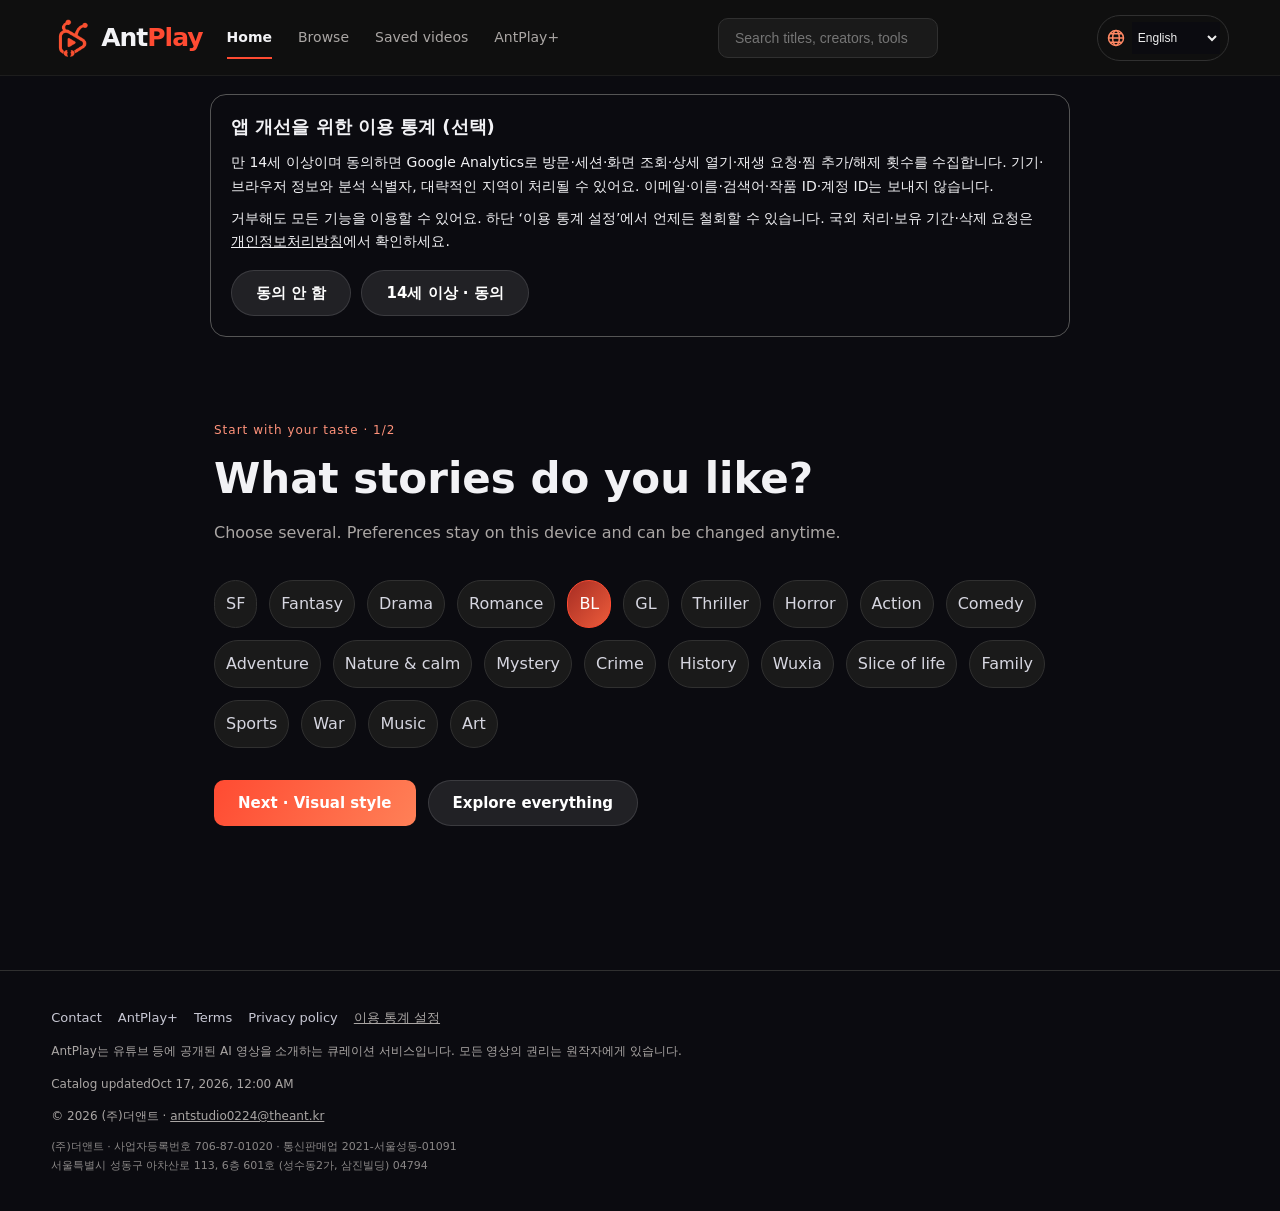
==== commit 0980efc9: "deploy seonghyunpark-ops/botplay@9c09bd65cf797b082871c726d262e68de03d28f6" ====
--- a/index.html
+++ b/index.html
@@ -10,8 +10,8 @@
     <meta property="og:description" content="AI가 만든 영상만 모아 보는 곳. 매일 업데이트되는 AI 영상 랭킹." />
     <meta property="og:type" content="website" />
     <title>AntPlay - AI 영상 큐레이션</title>
-    <script type="module" crossorigin src="./assets/index--eOq37-5.js"></script>
-    <link rel="stylesheet" crossorigin href="./assets/index-Bbw2NQ4y.css">
+    <script type="module" crossorigin src="./assets/index-Cz7xg7jF.js"></script>
+    <link rel="stylesheet" crossorigin href="./assets/index-CW3yDD6e.css">
   </head>
   <body>
     <div id="root"></div>
--- a/assets/index-CW3yDD6e.css
+++ b/assets/index-CW3yDD6e.css
@@ -0,0 +1 @@
+:root{--bg:#0b0b10;--bg2:#15151d;--line:#262632;--text:#f2f2f5;--muted:#9a9aab;--accent:#7c5cff;--accent2:#22d3ee;--radius:8px;--lightningcss-light: ;--lightningcss-dark:initial;color-scheme:dark;-webkit-font-smoothing:antialiased;font-family:Pretendard,Apple SD Gothic Neo,Noto Sans KR,system-ui,sans-serif}*{box-sizing:border-box}html,body{background:var(--bg);color:var(--text);margin:0}body{overscroll-behavior-y:none}a{color:inherit}button{font:inherit;cursor:pointer}img{display:block}.app{min-height:100vh;padding-bottom:calc(64px + env(safe-area-inset-bottom))}main{min-height:60vh}.header{z-index:20;padding:calc(10px + env(safe-area-inset-top)) 4vw 10px;-webkit-backdrop-filter:blur(10px);backdrop-filter:blur(10px);background:linear-gradient(#0b0b10f2,#0b0b10bf);align-items:center;gap:24px;display:flex;position:sticky;top:0}.logo{letter-spacing:-.5px;align-items:center;gap:8px;font-size:22px;font-weight:800;text-decoration:none;display:flex}.logo-mark{background:linear-gradient(135deg, var(--accent), var(--accent2));border-radius:7px;place-items:center;width:28px;height:28px;font-size:13px;display:grid}.nav{gap:18px;font-size:14px;display:flex}.nav a{color:var(--muted);text-decoration:none}.nav a.on,.nav a:hover{color:var(--text);font-weight:600}.search{margin-left:auto}.search input{border:1px solid var(--line);background:var(--bg2);width:220px;color:var(--text);border-radius:999px;outline:none;padding:8px 12px;font-size:14px}.search input:focus{border-color:var(--accent)}.search.big{margin:0 0 16px}.search.big input{width:100%;padding:14px 18px;font-size:16px}.hero{background-position:50% 25%;background-size:cover;align-items:flex-end;min-height:min(72vh,620px);margin-top:-56px;display:flex;position:relative}.hero-shade{background:linear-gradient(0deg, var(--bg) 2%, #0b0b108c 45%, #0b0b1026), linear-gradient(90deg, #0b0b10d9, transparent 65%);position:absolute;inset:0}.hero-body{max-width:640px;padding:0 4vw 48px;position:relative}.hero h1{letter-spacing:-1px;margin:10px 0;font-size:clamp(28px,5vw,52px);line-height:1.1}.meta{color:#d0d0da;margin:0 0 10px;font-size:14px}.hero-desc{color:#dcdce4;-webkit-line-clamp:3;-webkit-box-orient:vertical;line-height:1.55;display:-webkit-box;overflow:hidden}.hero-actions,.detail-actions{flex-wrap:wrap;gap:10px;margin-top:18px;display:flex}.btn{border:0;border-radius:6px;justify-content:center;align-items:center;gap:6px;padding:11px 22px;font-size:15px;font-weight:700;text-decoration:none;display:inline-flex}.btn.play{color:#000;background:#fff}.btn.ghost{color:#fff;background:#78788c59}.btn.ghost.saved{background:var(--accent)}.btn.wide{flex:220px}.badge{letter-spacing:1.5px;border-radius:3px;padding:3px 8px;font-size:11px;font-weight:800;display:inline-block}.badge.original{background:linear-gradient(90deg, var(--accent), var(--accent2));color:#fff}.badge.sponsor{color:#000;background:#f5c542}.badge.sm{letter-spacing:1px;padding:2px 5px;font-size:9px}.shelves{margin-top:-20px;position:relative}.shelf-head{justify-content:space-between;align-items:baseline;padding:0 4vw;display:flex}.ranking-periods{flex-shrink:0;gap:6px;display:flex}.ranking-periods .chip{padding:6px 10px;font-size:12px}.ranking-periods [aria-pressed=true]{background:var(--accent);color:#fff;border-color:var(--accent)}.ranking-note{color:var(--muted);margin:0 4vw 14px;font-size:12px}.shelf-head:has(.ranking-periods){flex-wrap:wrap;gap:8px;margin-bottom:8px}.shelf-head h2{margin:0 0 10px;font-size:19px}.shelf-head a{color:var(--muted);font-size:13px;text-decoration:none}.shelf-wrap{position:relative}.shelf-row{scroll-snap-type:x proximity;scrollbar-width:none;gap:10px;padding:4px 4vw 8px;display:flex;overflow-x:auto}.shelf-row::-webkit-scrollbar{display:none}.arrow{z-index:2;color:#fff;opacity:0;background:#0b0b1099;border:0;width:4vw;min-width:36px;font-size:34px;transition:opacity .2s;position:absolute;top:0;bottom:36px}.arrow.left{left:0}.arrow.right{right:0}.shelf-wrap:hover .arrow{opacity:1}@media (hover:none){.arrow{display:none}}.card{scroll-snap-align:start;flex:none;width:clamp(150px,22vw,270px);text-decoration:none}.thumb{aspect-ratio:16/9;border-radius:var(--radius);background:var(--bg2);position:relative;overflow:hidden}.thumb img{object-fit:cover;width:100%;height:100%;transition:transform .3s}.poster-placeholder{background:linear-gradient(145deg,#302321,#191b24);flex-direction:column;justify-content:center;gap:14px;height:100%;padding:22px;display:flex}.poster-platform{color:#ff9174;font-size:12px;font-weight:700}.poster-placeholder strong{overflow-wrap:anywhere;-webkit-line-clamp:4;-webkit-box-orient:vertical;font-size:18px;line-height:1.4;display:-webkit-box;overflow:hidden}.poster-placeholder small{color:var(--muted);font-size:11px}.card:hover .thumb img{transform:scale(1.06)}.thumb .badge{position:absolute;top:6px;left:6px}.dur{background:#000000bf;border-radius:3px;padding:2px 5px;font-size:11px;position:absolute;bottom:6px;right:6px}.card-title{white-space:nowrap;text-overflow:ellipsis;margin-top:7px;font-size:14px;font-weight:600;overflow:hidden}.card-sub{color:var(--muted);margin-top:2px;font-size:12px}.rank-card{align-items:flex-end;width:clamp(200px,28vw,330px);display:flex}.rank-card .thumb{flex:1}.rank-card .card-title,.rank-card .card-sub{display:none}.rank-num{z-index:1;color:var(--bg);-webkit-text-stroke:3px #7a7a8a;letter-spacing:-8px;margin-right:-12px;font-size:clamp(80px,10vw,130px);font-weight:900;line-height:.8}.house-ad{border-radius:var(--radius);border:1px solid var(--line);background:linear-gradient(90deg,#7c5cff40,#22d3ee26);flex-wrap:wrap;align-items:center;gap:10px;margin:8px 4vw;padding:16px 18px;text-decoration:none;display:flex}.house-ad span:last-child{color:#cfcfe0;font-size:14px}.detail-hero{aspect-ratio:16/9;background-position:50%;background-size:cover;place-items:center;width:100%;max-height:70vh;margin-top:-56px;display:grid;position:relative}.detail-hero:after{content:"";background:linear-gradient(0deg, var(--bg), transparent 55%);position:absolute;inset:0}.detail-hero>img,.detail-hero>.poster-placeholder{object-fit:cover;width:100%;height:100%;position:absolute;inset:0}.big-play{z-index:1;color:#fff;background:#00000073;border:2px solid #fff;border-radius:50%;width:78px;height:78px;padding-left:6px;font-size:30px;position:relative}.big-play:hover{background:var(--accent)}.banners{gap:1px;display:grid}.banner{background:var(--bg2);border-bottom:1px solid var(--line);color:#e6e6ee;align-items:center;gap:10px;padding:10px 4vw;font-size:14px;text-decoration:none;display:flex}.banner a,.banner span{color:inherit;flex:1;text-decoration:none}.banner button{color:var(--muted);background:0 0;border:0;padding:4px 8px;font-size:16px}.banner.update{background:var(--accent);color:#fff;font-weight:600}.player{aspect-ratio:16/9;background:#000;width:100%;max-width:1200px;max-height:75vh;margin:0 auto}.player.vertical{aspect-ratio:9/16;width:auto;max-width:100%;height:min(75vh,177.778vw)}.player-frame,.player-frame>*,.player-frame iframe{border:0;width:100%;height:100%;display:block}.player-fallback{text-align:center;height:100%;color:var(--muted);place-content:center;gap:14px;padding:20px;display:grid}.player-fallback .btn{justify-self:center}.player-stage+.detail-body{margin-top:0}.player-stage{background:#000}.player-stage .player{min-width:200px;min-height:200px;position:relative}.player-stage .player>.player-frame{position:absolute;inset:0}.player-tools{padding:10px max(12px, env(safe-area-inset-left));flex-wrap:wrap;align-items:center;gap:8px;max-width:1200px;margin:auto;display:flex}.player-tools .btn{min-height:40px;padding:8px 12px;font-size:13px}.player-tools span,.player-settings p{color:var(--muted);font-size:12px}.player-settings{flex-wrap:wrap;gap:10px;max-width:1200px;margin:auto;padding:4px 12px 12px;display:flex}.player-settings label{color:var(--muted);flex-direction:column;flex:140px;gap:5px;font-size:12px;display:flex}.player-settings select{color:#fff;background:#202020;border:1px solid #444;border-radius:8px;min-height:40px;padding:8px}.player-settings p{width:100%;margin:0}.player-stage.expanded{z-index:1000;width:100%;height:100dvh;padding:env(safe-area-inset-top) env(safe-area-inset-right) env(safe-area-inset-bottom) env(safe-area-inset-left);grid-template:minmax(0,1fr)/minmax(0,1fr) 68px;display:grid;position:fixed;inset:0;overflow:hidden}.player-stage.expanded .player{aspect-ratio:auto;grid-area:1/1;width:100%;max-width:none;height:100%;max-height:none;margin:0}.player-stage.expanded .player-tools{flex-flow:column;grid-area:1/3;justify-content:center;gap:2px;width:68px;max-width:none;height:100%;margin:0;padding:0;display:flex}.player-stage.expanded:not(.control-open) .player-tools{grid-column:2}.player-stage.expanded .player-tools .btn{border:0;border-radius:0;flex:0 0 44px;width:44px;height:44px;min-height:44px;padding:0}.player-tool-icon{line-height:1;color:var(--text)!important;font-size:20px!important}.player-stage.expanded .player-tools>span{display:none}.player-stage.expanded .player-settings{background:var(--bg2);grid-area:1/3;width:100%;max-width:none;height:100%;min-height:0;margin:0;padding:12px;overflow:auto}.player-stage.expanded.control-open{grid-template-columns:minmax(200px,1fr) 92px 68px}.player-stage.expanded.control-captions{grid-template-columns:minmax(200px,1fr) 124px 68px}.player-stage.expanded.control-volume{grid-template-columns:minmax(200px,1fr) 76px 68px}.player-stage.expanded.portrait{grid-template:minmax(0,1fr) 68px/minmax(0,1fr)}.player-stage.expanded.portrait .player-tools{flex-direction:row;grid-area:2/1;width:100%;height:68px}.player-stage.expanded.portrait.control-open{grid-template-rows:minmax(200px,1fr) minmax(0,220px) 68px}.player-stage.expanded.portrait.control-open .player-tools,.player-stage.expanded.portrait .player-settings{grid-area:3/1}@media (orientation:portrait) and (hover:none) and (pointer:coarse){.player-stage.expanded.landscape{width:100dvh;height:100dvw;padding:env(safe-area-inset-right) env(safe-area-inset-bottom) env(safe-area-inset-left) env(safe-area-inset-top);inset:50% auto auto 50%;transform:translate(-50%,-50%)rotate(90deg)}}@media (orientation:landscape) and (hover:none) and (pointer:coarse){.player-stage.expanded.portrait{width:100dvh;height:100dvw;padding:env(safe-area-inset-left) env(safe-area-inset-top) env(safe-area-inset-right) env(safe-area-inset-bottom);inset:50% auto auto 50%;transform:translate(-50%,-50%)rotate(-90deg)}}@media (orientation:portrait){.player-stage.ios-player.expanded.landscape{width:100dvh;height:100dvw;padding:env(safe-area-inset-right) env(safe-area-inset-bottom) env(safe-area-inset-left) env(safe-area-inset-top);inset:50% auto auto 50%;transform:translate(-50%,-50%)rotate(90deg)}}@media (orientation:landscape){.player-stage.ios-player.expanded.portrait{width:100dvh;height:100dvw;padding:env(safe-area-inset-left) env(safe-area-inset-top) env(safe-area-inset-right) env(safe-area-inset-bottom);inset:50% auto auto 50%;transform:translate(-50%,-50%)rotate(-90deg)}}.detail-body{max-width:860px;margin-top:-40px;padding:0 4vw;position:relative}.detail-body h1{margin:10px 0 4px;font-size:clamp(24px,4vw,38px)}.orig-title{color:var(--muted);margin:0 0 8px}.chips{flex-wrap:wrap;gap:8px;margin:12px 0;display:flex}.chip{background:var(--bg2);border:1px solid var(--line);color:#d6d6e0;border-radius:999px;padding:5px 11px;font-size:13px;text-decoration:none}.chip.link:hover{border-color:var(--accent)}.desc{color:#e0e0e8;white-space:pre-line;margin-top:22px;font-size:15px;line-height:1.7}.info{grid-template-columns:100px 1fr;gap:8px 12px;font-size:14px;display:grid}.info dt{color:var(--muted)}.info dd{margin:0}.note{color:var(--muted);margin:22px 0;font-size:12px}.page{padding:20px 4vw 40px}.page.narrow{max-width:760px;margin:0 auto}.page-title{margin:8px 0 16px;font-size:26px}.sub-title{margin:32px 0 12px;font-size:18px}.lead{color:#d0d0dc;line-height:1.6}.grid{grid-template-columns:repeat(auto-fill,minmax(170px,1fr));gap:18px 12px;display:grid}.grid .card{width:auto}.empty{text-align:center;color:var(--muted);padding:60px 4vw;line-height:1.7}.loading{text-align:center;color:var(--muted);padding:120px 0}.contact-list{gap:10px;display:grid}.contact-item{border-radius:var(--radius);background:var(--bg2);border:1px solid var(--line);gap:4px;padding:16px 18px;text-decoration:none;display:grid}.contact-item:hover{border-color:var(--accent)}.contact-item span{color:var(--muted);font-size:14px;line-height:1.5}.contact-item em{color:var(--accent2);margin-left:6px;font-size:13px;font-style:normal}.plans{grid-template-columns:repeat(auto-fit,minmax(240px,1fr));gap:14px;margin-top:18px;display:grid}.plan{background:var(--bg2);border:1px solid var(--line);border-radius:12px;flex-direction:column;padding:22px;display:flex}.plan.hl{border:1px solid var(--accent);background:linear-gradient(160deg, #7c5cff38, var(--bg2) 60%)}.plan h2{margin:0;font-size:18px}.price{margin-top:8px;font-size:28px;font-weight:800}.price-sub{color:var(--accent2);font-size:13px}.plan ul{color:#d6d6e0;flex:1;padding-left:18px;line-height:1.9}.legal h2{margin-top:26px;font-size:16px}.legal{overflow-wrap:anywhere}.legal p{color:#d0d0dc;font-size:14px;line-height:1.7}.footer{color:var(--muted);border-top:1px solid var(--line);margin-top:30px;padding:36px 4vw 24px;font-size:12px;line-height:1.7}.footer-links{flex-wrap:wrap;gap:16px;margin-bottom:10px;font-size:13px;display:flex}.footer-links a{color:#c8c8d4;text-decoration:none}.tabbar{z-index:30;padding:6px 0 calc(6px + env(safe-area-inset-bottom));border-top:1px solid var(--line);background:#0f0f15f5;display:none;position:fixed;bottom:0;left:0;right:0}.tabbar a{color:var(--muted);flex-direction:column;flex:1;align-items:center;gap:2px;font-size:11px;text-decoration:none;display:flex}.tabbar a span{font-size:20px;line-height:1}@media (width<=760px){.nav,.header .search{display:none}.tabbar{display:flex}.hero{min-height:62vh}.hero-body{padding-bottom:30px}.shelf-head h2{font-size:17px}}@media (width>=761px){.app{padding-bottom:0}}.footer .biz{opacity:.8;font-size:11px}:root{--radius:12px}.header{background:#0b0b10f0;border-bottom:1px solid #ffffff0f;min-height:76px}.logo{letter-spacing:-1px;gap:5px;font-size:25px}.art-icon{object-fit:contain;flex-shrink:0;width:36px;height:36px}.nav{gap:26px}.nav a{padding:12px 0}.nav a.on{border-bottom:2px solid #c7b9ed}.search input{border-radius:10px;padding:11px 16px}.hero{min-height:min(72vh,660px);margin-top:0}.hero-body{max-width:720px;padding-bottom:64px}.hero-kicker{letter-spacing:2px;color:#d0c3ec;margin-bottom:20px;font-size:11px;font-weight:600}.hero h1{letter-spacing:-1.8px;word-break:keep-all;overflow-wrap:anywhere;line-height:1.2}.hero-desc{color:#c7c7cf;max-width:480px;font-size:15px}.btn{border-radius:10px;min-height:46px;padding:12px 24px}.btn.ghost{background:#ffffff17;border:1px solid #ffffff1f}.discovery{padding:8px 4vw 22px}.discovery-intro>span{color:var(--muted);font-size:12px}.discovery-intro h2{letter-spacing:-.7px;margin:8px 0 20px;font-size:23px}.discovery-links{grid-template-columns:repeat(3,minmax(0,1fr));gap:14px;display:grid}.discovery-links a{border:1px solid var(--line);background:#15151c;border-radius:16px;align-items:center;gap:14px;padding:18px;text-decoration:none;display:flex}.discovery-links a:hover{background:#1b1b25;border-color:#787083}.discovery-links span{font-size:15px;font-weight:600}.discovery-links small{color:var(--muted);margin-top:6px;font-size:12px;font-weight:400;display:block}.discovery-links b{color:var(--muted);margin-left:auto;font-weight:400}.shelves{margin-top:0}.shelf{margin:32px 0}.shelf-head h2{letter-spacing:-.5px;margin-bottom:16px}.shelf-row{gap:16px}.card-title{margin-top:11px}.card-sub{margin-top:5px}.rank-num{-webkit-text-stroke:2px #777581}.house-ad{background:#191820;border-radius:16px;gap:14px;padding:24px}.house-ad strong{font-size:18px}.tabbar{-webkit-backdrop-filter:blur(16px);backdrop-filter:blur(16px);background:#0f0f15f7;padding-top:8px}.tabbar a{gap:4px;min-height:50px}.tabbar .art-icon{opacity:.55;width:30px;height:30px}.tabbar a.on .art-icon{opacity:1}.collection-empty .art-icon{width:110px;height:110px;margin:0 auto 20px}.collection-empty h2{color:var(--text);font-size:21px}.collection-empty .btn{margin-top:16px}.detail-hero{margin-top:0}a:focus-visible,button:focus-visible,input:focus-visible{outline-offset:4px;outline:2px solid #d0bbff}@media (width<=760px){.header{min-height:64px;padding:calc(4px + env(safe-area-inset-top)) 5vw 4px}.logo{font-size:22px}.logo-art{width:44px;height:44px}.hero{min-height:min(70svh,620px)}.hero-body{padding:0 5vw 36px}.hero h1{letter-spacing:-1px;font-size:32px}.hero-kicker{letter-spacing:1.4px;margin-bottom:14px;font-size:9px}.hero-desc{-webkit-line-clamp:2;font-size:14px}.discovery{padding:12px 5vw}.discovery-intro h2{font-size:20px}.discovery-links{gap:8px}.discovery-links a{text-align:center;border-radius:13px;flex-direction:column;gap:8px;padding:12px 4px 15px}.discovery-links .art-icon{width:48px;height:48px}.discovery-links span{font-size:12px}.discovery-links small,.discovery-links b{display:none}.shelf-row{gap:12px}.shelf{margin:28px 0}.grid{grid-template-columns:repeat(2,minmax(0,1fr))}.house-ad{padding:20px}}@media (prefers-reduced-motion:reduce){*,:before,:after{scroll-behavior:auto!important;transition:none!important}}.app:has(.player) .header{position:relative}.app:has(.player) .tabbar{position:static}.app:has(.player){padding-bottom:0}.account{max-width:620px}.account-link{white-space:nowrap;padding:8px;font-size:13px}.language-picker{border:1px solid var(--line);border-radius:999px;flex-shrink:0;align-items:center;gap:6px;margin-left:auto;padding:6px 8px;display:flex}.language-picker svg{width:20px;height:20px;color:var(--accent2);flex-shrink:0}.language-picker select{background:var(--bg);color:#eee;border:0;width:88px;max-width:25vw;min-height:32px;padding:0 2px;font-size:12px}.language-picker:focus-within{outline:2px solid var(--accent2);outline-offset:3px}.account-form{gap:16px;margin:24px 0 12px;display:grid}.account-form label{gap:7px;display:grid}.account-form input:not([type=checkbox]){color:#fff;background:#17161d;border:1px solid #444;border-radius:10px;width:100%;padding:13px;font-size:16px}.account-form .account-consent{font-size:13px;line-height:1.8;display:block}.account-consent input{margin-right:7px}.collection-page .grid{grid-template-columns:1fr;gap:16px;max-width:900px}.collection-page .card{grid-template-columns:112px minmax(0,1fr);align-items:center;column-gap:16px;display:grid}.collection-page .thumb{aspect-ratio:16/9;grid-row:1/3}.collection-page .card-title{white-space:normal;align-self:end;line-height:1.5;overflow:visible}.collection-page .card-sub{grid-column:2;align-self:start}.account-providers{grid-template-columns:1fr 1fr;gap:10px;margin:24px 0;display:grid}.account-providers .btn{white-space:normal;font-size:14px}.account-modes,.account-actions{gap:12px;margin:24px 0;display:flex}.account-modes button,.account-text{color:inherit;cursor:pointer;background:0 0;border:0;padding:8px}.account-modes .on{color:var(--accent);border-bottom:2px solid var(--accent)}.account-fine{color:#aaa;font-size:12px;line-height:1.8}.account-note{background:#252132;border-radius:12px;padding:14px 20px}.account button:disabled{opacity:.45;cursor:not-allowed}iframe.player-frame{border:0;width:100%;height:100%;display:block}:root{--bg:#101010;--bg2:#1a1a1a;--line:#303030;--accent:#ff4b32;--accent2:#ff8864;--muted:#aaa6a4;--radius:12px}.header{background:#101010f5}.logo-color{color:var(--accent)}.logo{gap:8px}.logo-art{width:42px;height:42px}.nav a.on{border-color:var(--accent)}.hero{min-height:min(68vh,680px)}.hero-kicker{color:#ffb19e;letter-spacing:1.2px}.hero-shade{background:linear-gradient(0deg,var(--bg) 0%,#101010bf 30%,#1010101f 100%),linear-gradient(90deg,#101010a6,transparent 70%)}.hero h1{max-width:660px}.btn.play{color:#fff;background:linear-gradient(125deg,#ff3823,#ff654a);border-radius:999px}.btn.play:hover{background:#ff654a}.btn.ghost{border-radius:999px}.card{width:clamp(168px,19vw,252px)}.card:not(.rank-card) .thumb{aspect-ratio:3/4}.card:not(.rank-card) .thumb img{object-position:center}.card-title{font-size:15px;font-weight:700}.discovery-links a{background:#191919;border-radius:12px;padding:14px}.discovery-intro h2{margin-bottom:14px}.genre-strip{scrollbar-width:none;gap:8px;padding:10px 4vw 18px;display:flex;overflow-x:auto}.genre-strip .chip{white-space:nowrap;padding:9px 15px}.chip.link:hover{color:#ffc0b1}.house-ad{background:#1c1a19;border-radius:12px}.tabbar{background:#101010fa}.tabbar .art-icon{filter:grayscale();opacity:.65;width:28px;height:28px}.tabbar a.on{color:#ff735b}.tabbar a.on .art-icon{filter:none;opacity:1}.catalog-filters{grid-template-columns:repeat(3,minmax(0,1fr));gap:12px;margin:24px 0 16px;display:grid}.catalog-filters label{color:var(--muted);gap:8px;font-size:13px;display:grid}.catalog-filters select{border:1px solid var(--line);background:var(--bg2);width:100%;min-width:0;color:var(--text);font:inherit;border-radius:10px;padding:12px 8px}.result-count{color:var(--muted);font-size:13px}.eyebrow{color:#ff927a;letter-spacing:1px;font-size:12px}a:focus-visible,button:focus-visible,input:focus-visible,select:focus-visible{outline-color:#ff8864}.discovery-intro,.discovery-links small,.discovery-links b{display:none}.discovery-links a{padding:10px 14px}.discovery-links .art-icon{width:28px;height:28px}@media (width<=760px){.hero{min-height:43svh}.hero-body{padding-top:60px;padding-bottom:26px}.hero h1{font-size:30px}.hero-actions .btn{padding:12px 20px}.card{width:44vw}.discovery{padding:8px 5vw}.discovery-links a{flex-direction:row;justify-content:center;gap:5px;padding:10px 4px}.discovery-links span{font-size:10px}.discovery-links .art-icon{width:23px;height:23px}.catalog-filters{gap:8px}.catalog-filters select{font-size:12px}.genre-strip{padding-left:5vw}}@media (width<=480px){.account-link{margin-left:auto}.account-providers{grid-template-columns:1fr}}.taste-picker{max-width:900px;min-height:65vh;margin:0 auto;padding:64px 24px}.taste-picker h1{margin:16px 0;font-size:clamp(26px,4vw,42px)}.taste-picker p{color:var(--muted);line-height:1.8}.taste-options{flex-wrap:wrap;gap:12px;margin:32px 0;display:flex}.taste-options button{min-height:48px;font:inherit;cursor:pointer}.taste-options .selected{color:#fff;border-color:var(--accent);background:linear-gradient(130deg,#a72d23,#ed5c3b)}.taste-actions{flex-wrap:wrap;gap:12px;display:flex}.taste-summary{justify-content:space-between;align-items:center;gap:12px;padding:16px 24px;display:flex}.taste-summary small{color:var(--muted);margin-top:5px;display:block}@media (width<=600px){.taste-picker{padding:32px 18px 100px}.taste-summary{padding:14px 18px}.taste-summary strong{font-size:14px}.taste-summary .btn{flex-shrink:0;padding:10px 12px}}.taste-actions .primary{color:#fff;background:linear-gradient(120deg,var(--accent),#ff8057);border-color:#0000}.catalog-more{justify-content:center;padding:32px 0;display:flex}:root{--traffic-border:#555}.traffic-consent{border:1px solid var(--traffic-border);background:var(--bg);border-radius:16px;width:min(860px,100% - 32px);margin:18px auto;padding:20px;position:relative}.traffic-consent h2{margin:0 0 12px;font-size:18px}.traffic-consent p{margin:8px 0;font-size:14px;line-height:1.7}.traffic-actions{flex-wrap:wrap;gap:10px;margin-top:16px;display:flex}.traffic-settings{color:inherit;font:inherit;cursor:pointer;background:0 0;border:0;padding:0;text-decoration:underline}.player-settings{flex-flow:column}.player-setting-icons{gap:2px;display:flex}.player-setting-icons .btn{min-width:44px;min-height:44px;padding:4px}.player-control{flex-direction:column;gap:8px;min-width:0;display:flex}.player-control label{flex:none;min-width:0}.player-control select{width:100%;font-size:16px}.player-control input[type=range]{width:100%;min-height:44px;accent-color:var(--accent);margin:0}.player-stage.expanded .player-settings{gap:6px;padding:4px}.player-stage.expanded.landscape .player-setting-icons{flex-direction:column;align-items:center}.player-stage.expanded.portrait.control-open{grid-template-columns:minmax(0,1fr)}.player-stage.expanded.portrait .player-setting-icons{justify-content:center}.player-stage.expanded.portrait .player-control{width:100%;max-width:300px;margin:auto}.player-glass-capsule,.player-glass-panel{isolation:isolate;-webkit-backdrop-filter:blur(16px);background:#1b1d21eb;border:1px solid #ffffff26;position:relative;box-shadow:0 6px 18px #0004}.player-glass-capsule{border-radius:30px;flex-direction:column;align-items:center;gap:3px;padding:6px 3px;display:flex}.player-glass-button{color:#eee;cursor:pointer;-webkit-tap-highlight-color:transparent;background:0 0;border:1px solid #0000;border-radius:50%;flex-direction:column;flex:0 0 44px;justify-content:center;align-items:center;gap:0;width:44px;height:44px;padding:0;transition:background .18s,border-color .18s;display:flex;position:relative}.player-glass-button:hover{background:#ffffff0d}.player-glass-button.active{background:#d98c7524;border-color:#dc8e7633}.player-glass-icon{object-fit:contain;pointer-events:none;width:30px;height:30px;display:block}.player-glass-button .player-rate-badge{color:#eee;font-variant-numeric:tabular-nums;font-size:9px;font-weight:600;line-height:11px;position:absolute;bottom:1px}.player-glass-button:has(.player-rate-badge) .player-glass-icon{width:26px;height:26px;margin-top:-7px}.player-glass-button.is-muted:after{content:"";background:#f5b3a2;border-radius:2px;width:24px;height:2px;position:absolute;transform:rotate(-45deg);box-shadow:0 0 0 2px #1c1e22}.player-glass-button:disabled,.player-glass-choice:disabled{opacity:.4;cursor:default}.player-glass-button:focus-visible,.player-glass-choice:focus-visible,.player-glass-heading button:focus-visible{outline-offset:2px;outline:2px solid #edab99}.player-glass-panel-slot{grid-area:1/2;justify-content:center;align-items:center;min-height:0;padding:8px 2px 8px 6px;display:flex;overflow:auto}.player-glass-panel{scrollbar-width:thin;border-radius:22px;flex:none;width:100%;max-height:100%;padding:10px 7px;overflow:auto}.player-glass-heading{justify-content:space-between;align-items:center;gap:2px;padding:0 2px 6px;display:flex}.player-glass-heading strong{color:#eee;white-space:nowrap;font-size:12px;font-weight:600}.player-glass-heading button{color:#b3b5ba;cursor:pointer;background:0 0;border:0;place-items:center;width:24px;height:28px;padding:0;font-size:20px;display:grid}.player-glass-choice{color:#dbdde0;width:100%;min-height:38px;font:inherit;cursor:pointer;font-variant-numeric:tabular-nums;background:0 0;border:1px solid #0000;border-radius:10px;margin:2px 0;padding:6px 5px;font-size:12px;display:block}.player-glass-choice:hover{background:#ffffff09}.player-glass-choice[aria-pressed=true]{color:#fff3ee;background:#c77d681c;border-color:#c67e6a2b}.player-glass-choice[aria-pressed=true]:before{content:"";vertical-align:2px;background:#e79b86;border-radius:50%;width:5px;height:5px;margin-right:6px;display:inline-block}.player-caption-size{color:#a8abb1;border-top:1px solid #ffffff10;flex-direction:column;gap:5px;margin:9px 2px 0;padding-top:9px;font-size:10px;display:flex}.player-caption-size select{color:#e6e6e6;background:#202226;border:1px solid #ffffff17;border-radius:8px;width:100%;min-height:34px;padding:4px;font-size:12px}.player-glass-note{color:#999ca3;word-break:keep-all;text-align:center;margin:8px 2px 0;font-size:10px;line-height:1.5}.player-glass-value{text-align:center;color:#eee;font-variant-numeric:tabular-nums;font-size:12px;font-weight:500;display:block}.player-volume-track{width:44px;height:140px;margin:8px auto;position:relative}.player-volume-track:before{content:"";background:linear-gradient(to top, #b96c59, #f0b29a) bottom / 100% var(--volume-fill) no-repeat, #41444a;pointer-events:none;border:1px solid #ffffff16;border-radius:6px;width:6px;position:absolute;top:0;bottom:0;left:19px;box-shadow:inset 0 1px 3px #0005}.player-volume-track input{appearance:none;writing-mode:vertical-lr;cursor:pointer;direction:rtl;background:0 0;width:44px;height:100%;margin:0;padding:0;position:relative}.player-volume-track input::-webkit-slider-runnable-track{background:0 0;width:6px}.player-volume-track input::-webkit-slider-thumb{appearance:none;background:linear-gradient(135deg,#fff,#d5d7dc);border:1px solid #fff8;border-radius:50%;width:16px;height:16px;margin-left:-5px;box-shadow:0 2px 6px #0006}.player-volume-track input::-moz-range-track{background:0 0;width:6px}.player-volume-track input::-moz-range-thumb{background:linear-gradient(135deg,#fff,#d5d7dc);border:1px solid #fff8;border-radius:50%;width:16px;height:16px}.player-volume-track input:focus-visible{outline-offset:1px;border-radius:10px;outline:1px solid #edab99}.player-mute-button{margin:auto}.player-stage.expanded.portrait .player-glass-capsule{flex-direction:row}.player-stage.expanded.portrait .player-glass-panel-slot{grid-area:2/1;padding:6px}.player-stage.expanded.portrait .player-glass-panel{width:124px}.player-stage.expanded.portrait .panel-volume{width:76px}.player-stage.expanded.portrait .player-volume-track{height:85px}@media (prefers-reduced-motion:reduce){.player-glass-button{transition:none}}.player-stage.portrait:not(.expanded) .player.vertical{aspect-ratio:9/16;width:100%;max-width:480px;height:auto;min-height:0;margin-inline:auto}.player-stage.portrait:not(.expanded):has(iframe[title^=Instagram]) .player.vertical{aspect-ratio:auto;height:min(900px,177.78vw + 180px)}.inline-player-tools{flex-direction:column;align-items:center;display:flex}.inline-player-tools .player-glass-capsule{flex-direction:row}.player-glass-button:disabled{opacity:.35;cursor:not-allowed}.player-stage:not(.expanded) .player-glass-panel-slot{justify-content:center;padding:12px;display:flex}.external-player-help{text-align:center;color:var(--muted);padding:0 12px;font-size:12px}.player-stage.portrait:not(.expanded) .player.vertical{max-height:none}.ed{background:#07070b;flex-direction:column;height:100dvh;display:flex}.ed-top{padding:calc(8px + env(safe-area-inset-top)) 14px 8px;border-bottom:1px solid var(--line);background:#0e0e15;align-items:center;gap:12px;display:flex}.ed-top strong{font-size:16px}.ed-link{color:var(--muted);background:0 0;border:0;padding:6px 0}.ed-dirty{color:var(--muted);margin-left:auto;font-size:12px}.ed-switch{background:var(--bg2);border-radius:999px;padding:3px;display:none}.ed-switch button{color:var(--muted);background:0 0;border:0;border-radius:999px;padding:5px 12px;font-size:13px}.ed-switch button.on{background:var(--accent);color:#fff}.ed-body{flex:1;grid-template-columns:400px 1fr;min-height:0;display:grid}.ed-panel{border-right:1px solid var(--line);background:#0e0e15;flex-direction:column;min-height:0;display:flex}.ed-tabs{border-bottom:1px solid var(--line);display:flex;overflow-x:auto}.ed-tabs button{color:var(--muted);background:0 0;border:0;border-bottom:2px solid #0000;flex:1 0 auto;padding:11px 10px;font-size:14px}.ed-tabs button.on{color:var(--text);border-bottom-color:var(--accent);font-weight:700}.ed-scroll{padding:14px 14px calc(30px + env(safe-area-inset-bottom));flex:1;overflow-y:auto}.ed-preview{min-height:0;position:relative;overflow-y:auto}.ed-preview .shelves{margin-top:0}.ed-preview-label{z-index:5;letter-spacing:1px;color:var(--muted);-webkit-backdrop-filter:blur(6px);backdrop-filter:blur(6px);background:#0000008c;padding:6px 12px;font-size:11px;position:sticky;top:0}.ed-section h3{color:var(--muted);letter-spacing:.5px;margin:22px 0 8px;font-size:13px;font-weight:700}.ed-section h3:first-child{margin-top:0}.ed-hint{color:var(--muted);margin:0 0 10px;font-size:12.5px;line-height:1.55}.ed-hint.warn{color:#f5c542}.ed-msg{background:var(--bg2);border:1px solid var(--line);border-radius:8px;margin-top:16px;padding:10px 12px;font-size:13px}.ed-field{color:var(--muted);flex-direction:column;flex:1;gap:4px;margin-bottom:10px;font-size:12.5px;display:flex}.ed-field input,.ed-field select,.ed-field textarea,.ed-search,.ed-add input{font:inherit;color:var(--text);border:1px solid var(--line);background:#16161f;border-radius:7px;outline:none;width:100%;padding:8px 10px;font-size:14px}.ed-field input:focus,.ed-field select:focus,.ed-field textarea:focus,.ed-search:focus,.ed-add input:focus{border-color:var(--accent)}.ed-field textarea{resize:vertical;line-height:1.5}.ed-color{flex-direction:row;align-items:center}.ed-color span{flex:none;width:80px}.ed-color input[type=color]{flex:none;width:42px;height:34px;padding:2px}.ed-two{gap:10px;display:flex}.ed-search{margin:4px 0 10px}.ed-presets{grid-template-columns:1fr 1fr;gap:6px;display:grid}.ed-presets button{background:var(--bg2);border:1px solid var(--line);color:var(--text);border-radius:7px;align-items:center;gap:8px;padding:7px 9px;font-size:13px;display:flex}.ed-presets i{border-radius:3px;width:22px;height:14px}.ed-item{border:1px solid var(--line);background:#12121a;border-radius:9px;margin-bottom:7px}.ed-item.open{border-color:var(--accent)}.ed-row{align-items:center;gap:4px;padding:4px 6px 4px 0;display:flex}.ed-grow{text-align:left;text-overflow:ellipsis;flex:1;min-width:0;overflow:hidden}.ed-title{color:var(--text);background:0 0;border:0;padding:8px 10px;font-size:14px;font-weight:600}.ed-title small,.ed-mini small{color:var(--muted);margin-top:2px;font-size:11.5px;font-weight:400;display:block}.ed-icon{border:1px solid var(--line);width:30px;height:30px;color:var(--text);background:#1a1a24;border-radius:6px;flex:none;font-size:13px}.ed-icon:hover{border-color:var(--accent)}.ed-form{border-top:1px solid var(--line);padding:6px 10px 12px}.ed-mini{width:100%;color:var(--text);background:0 0;border:0;align-items:center;gap:8px;padding:5px;font-size:13px;display:flex}.ed-mini img,.ed-missing{aspect-ratio:16/9;object-fit:cover;background:#222;border-radius:4px;flex:none;width:64px}.ed-mini .ed-grow{white-space:nowrap}.ed-mini.ed-title .ed-grow{white-space:normal}.ed-mini.add{border-radius:6px}.ed-mini.add:hover{background:var(--bg2)}.ed-mini.add b{color:var(--accent);padding:0 6px;font-size:18px}.ed-chosen{border:1px dashed var(--line);background:#0a0a10;border-radius:8px;flex-direction:column;gap:4px;margin-bottom:8px;padding:6px;display:flex}.ed-cands{max-height:300px;overflow-y:auto}.ed-add{gap:6px;margin-bottom:8px;display:flex}.ed-add .ed-btn{white-space:nowrap;flex:none;margin-top:0}.ed-btns{flex-wrap:wrap;gap:6px;display:flex}.ed-btn{border:1px solid var(--line);color:var(--text);cursor:pointer;background:#1a1a24;border-radius:8px;justify-content:center;align-items:center;margin-top:4px;padding:9px 14px;font-size:14px;font-weight:600;display:inline-flex}.ed-btn:hover{border-color:var(--accent)}.ed-btn.primary{background:var(--accent);border-color:var(--accent);color:#fff}.ed-btn.danger{color:#ff6b6b}.ed-btn:disabled{opacity:.5}.ed-checks{flex-direction:column;gap:8px;margin:6px 0 12px;font-size:13.5px;display:flex}.ed-checks input{accent-color:var(--accent);margin-right:4px}@media (width<=860px){.ed-body{grid-template-columns:1fr}.ed-switch{display:flex}.ed-dirty{display:none}.ed-top strong{margin-right:auto}.view-edit .ed-preview,.view-preview .ed-panel{display:none}}
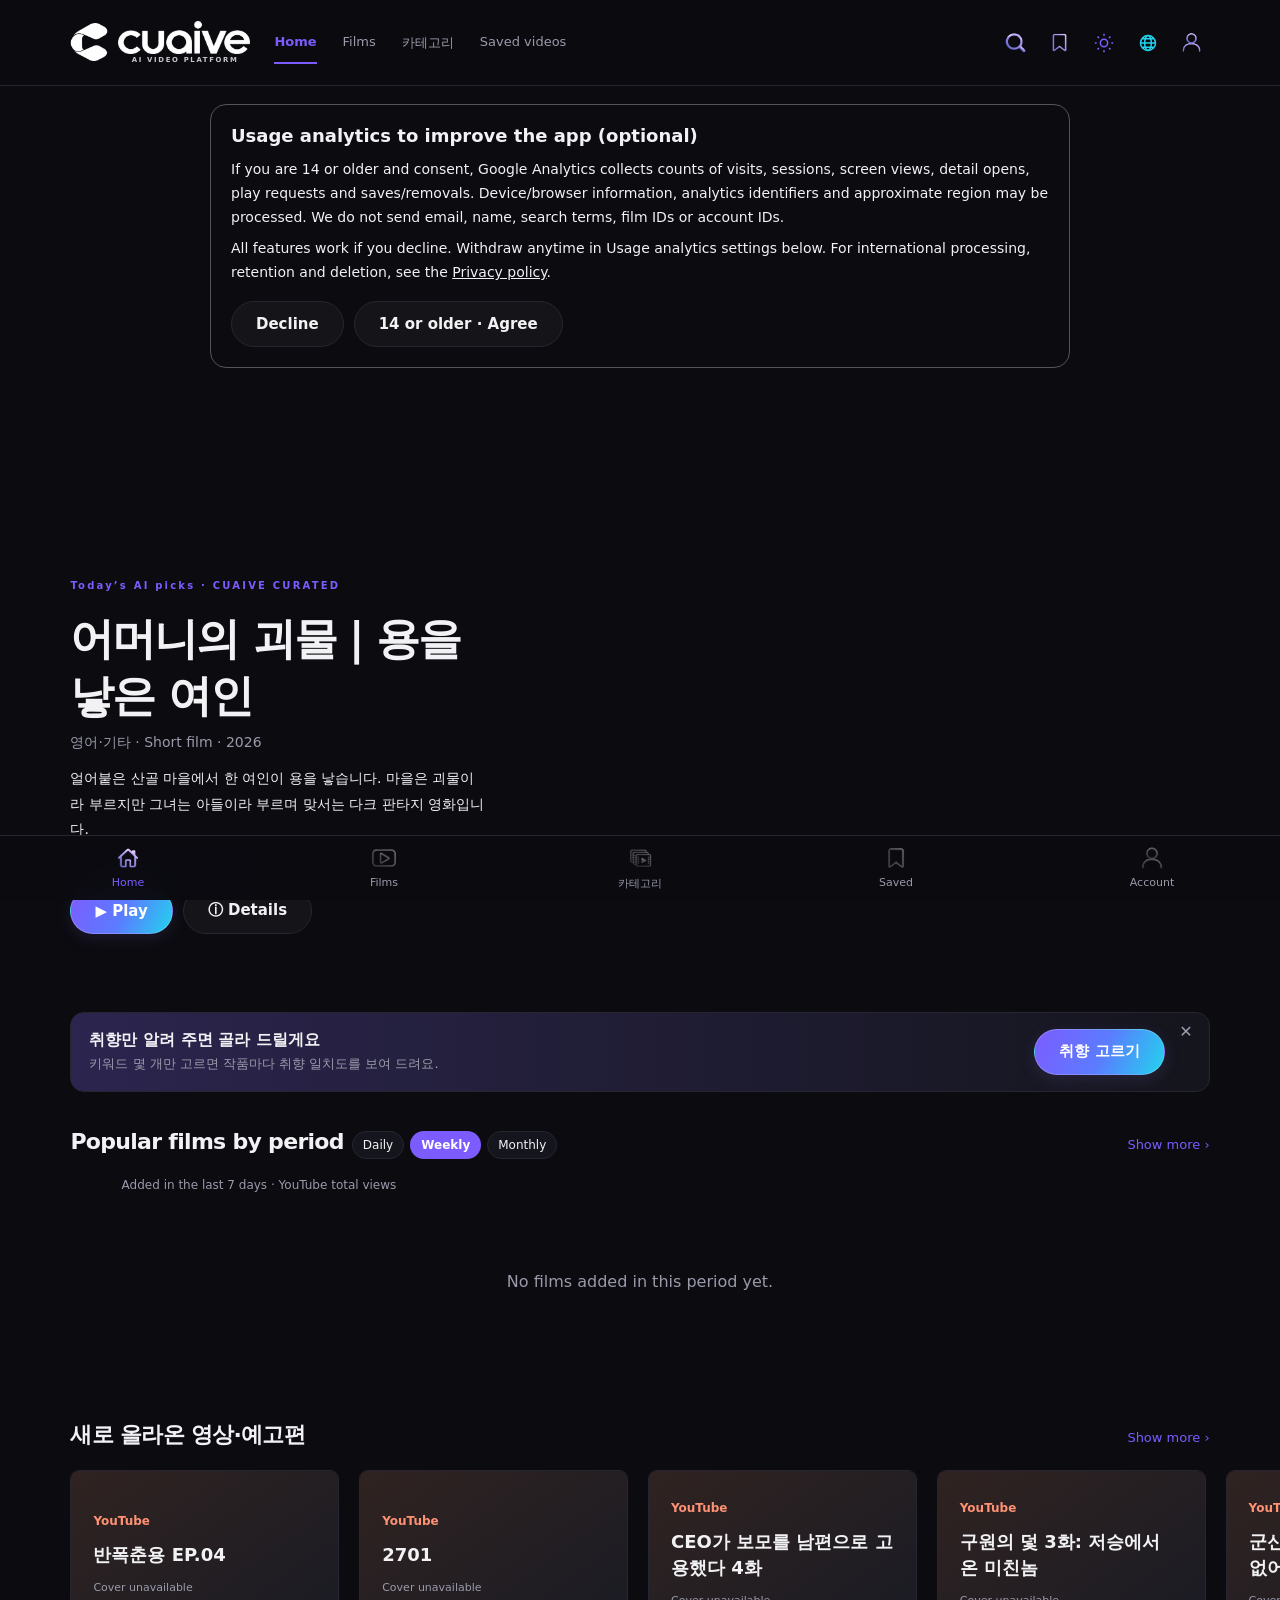
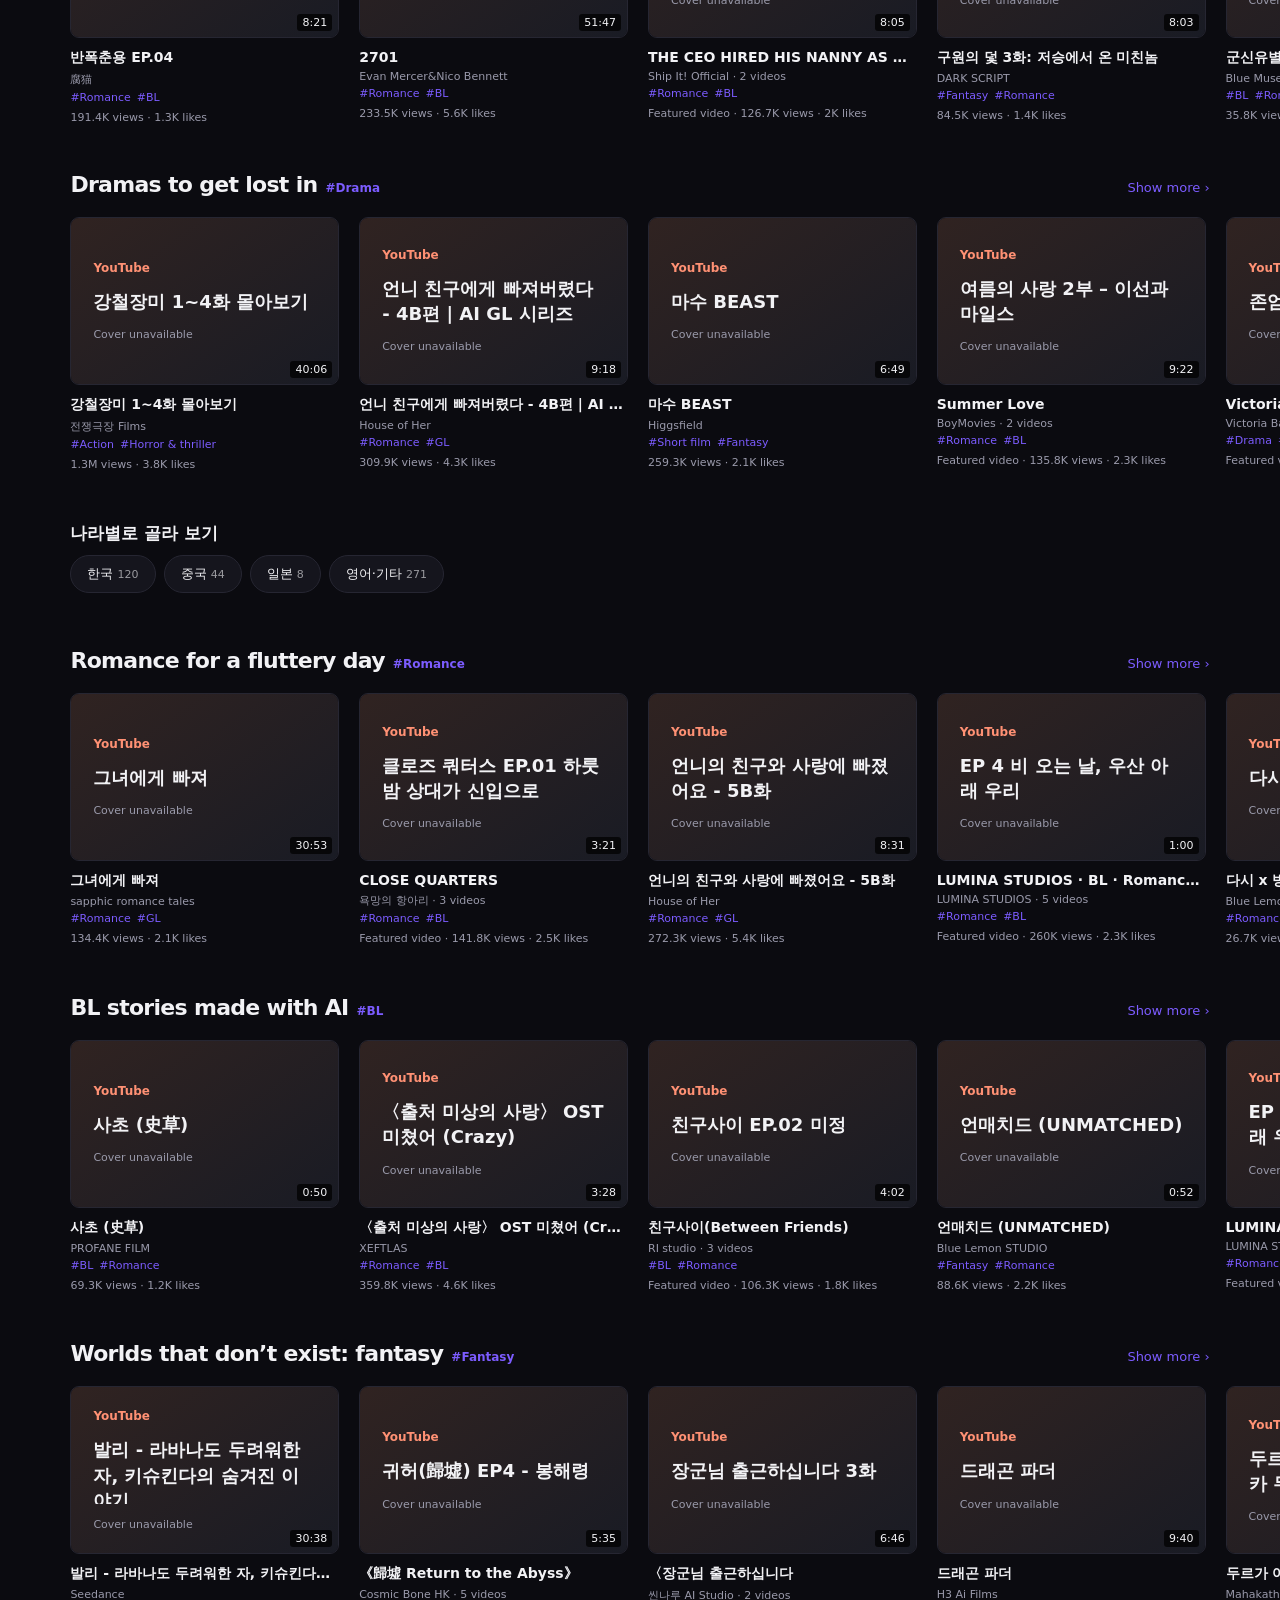
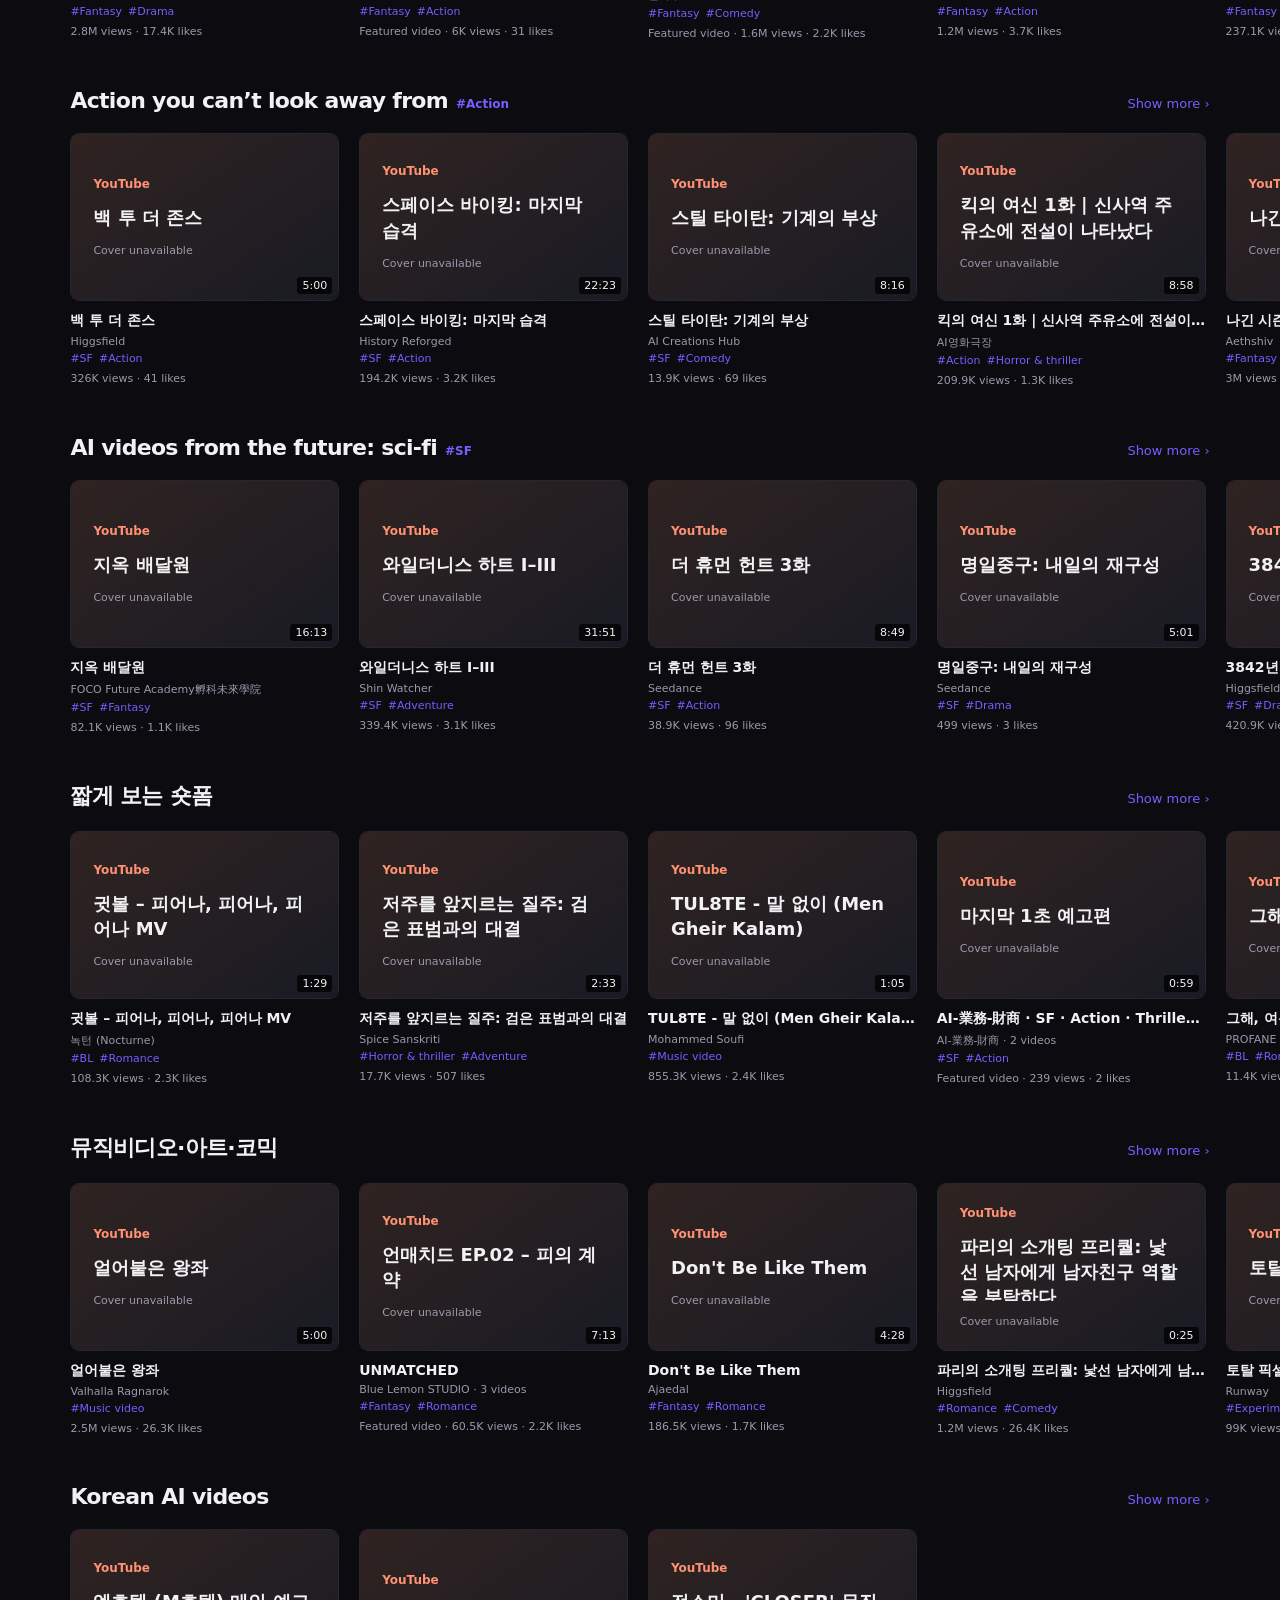
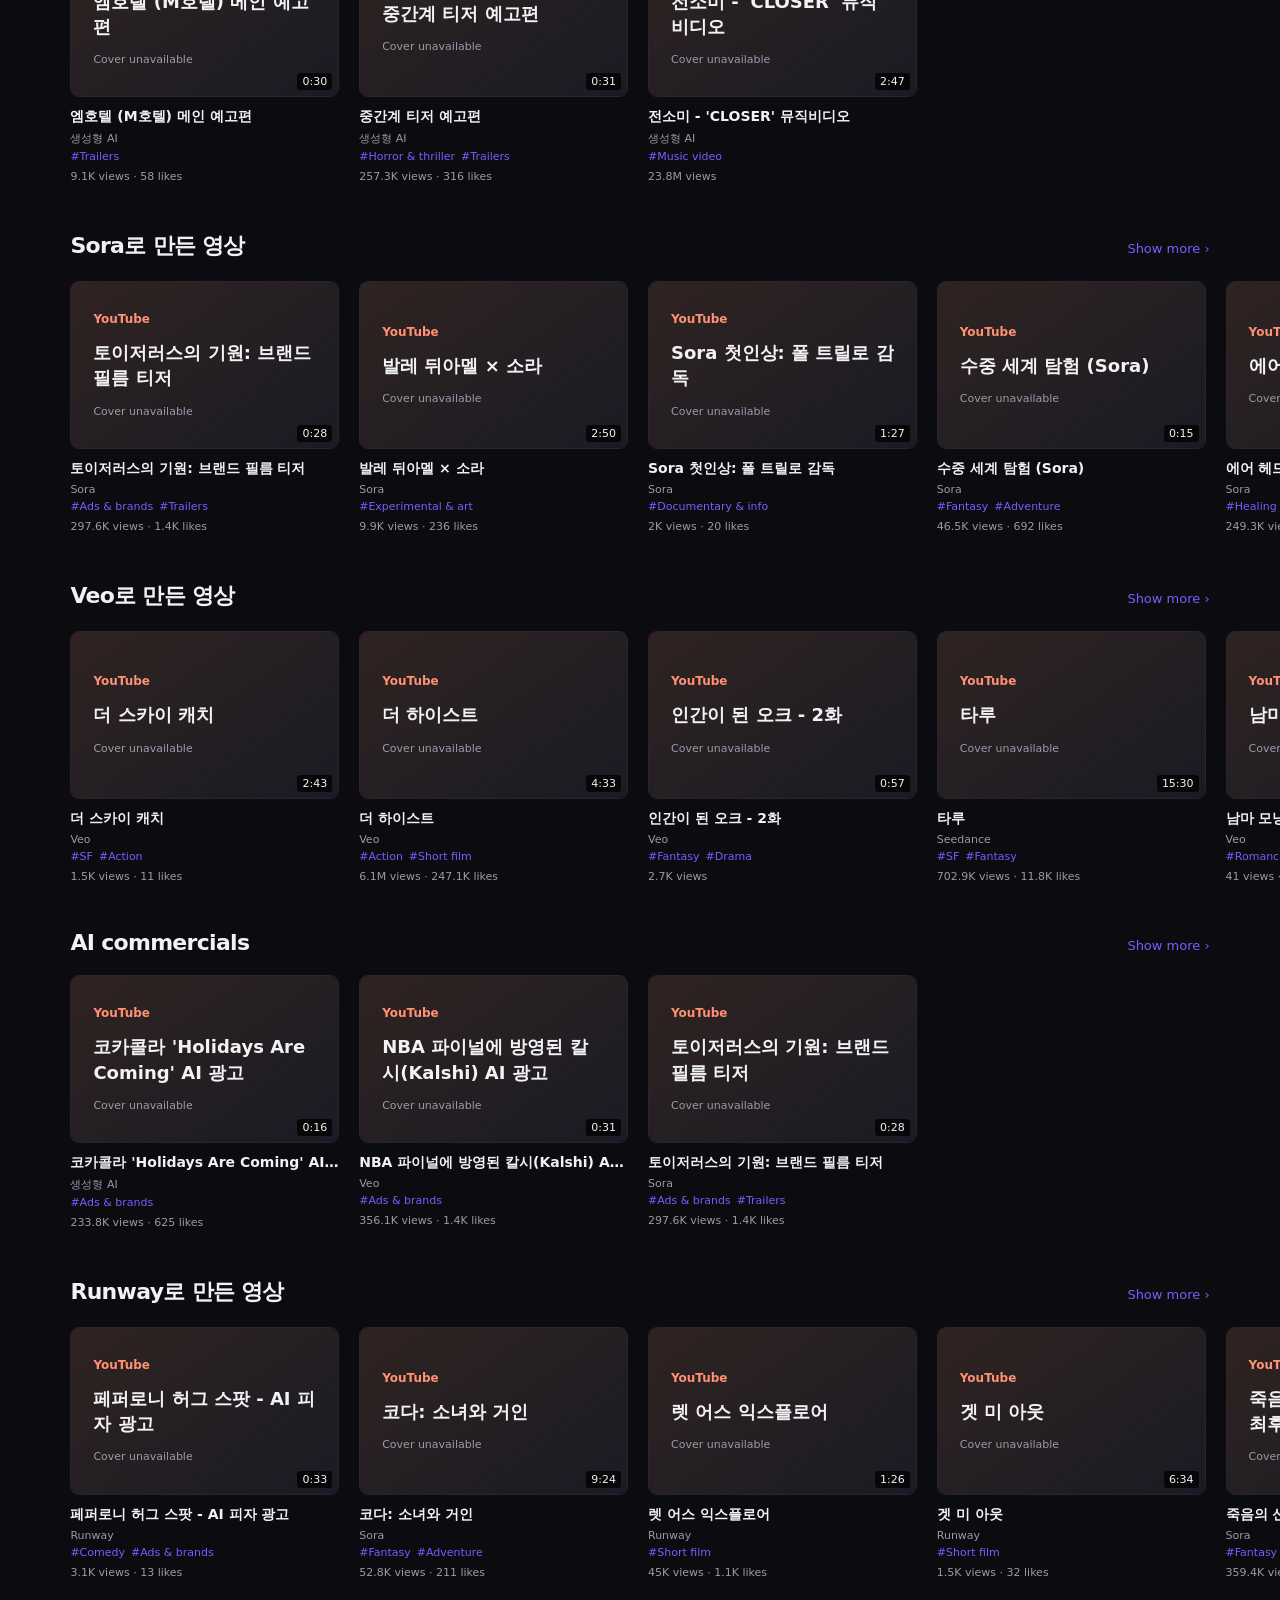
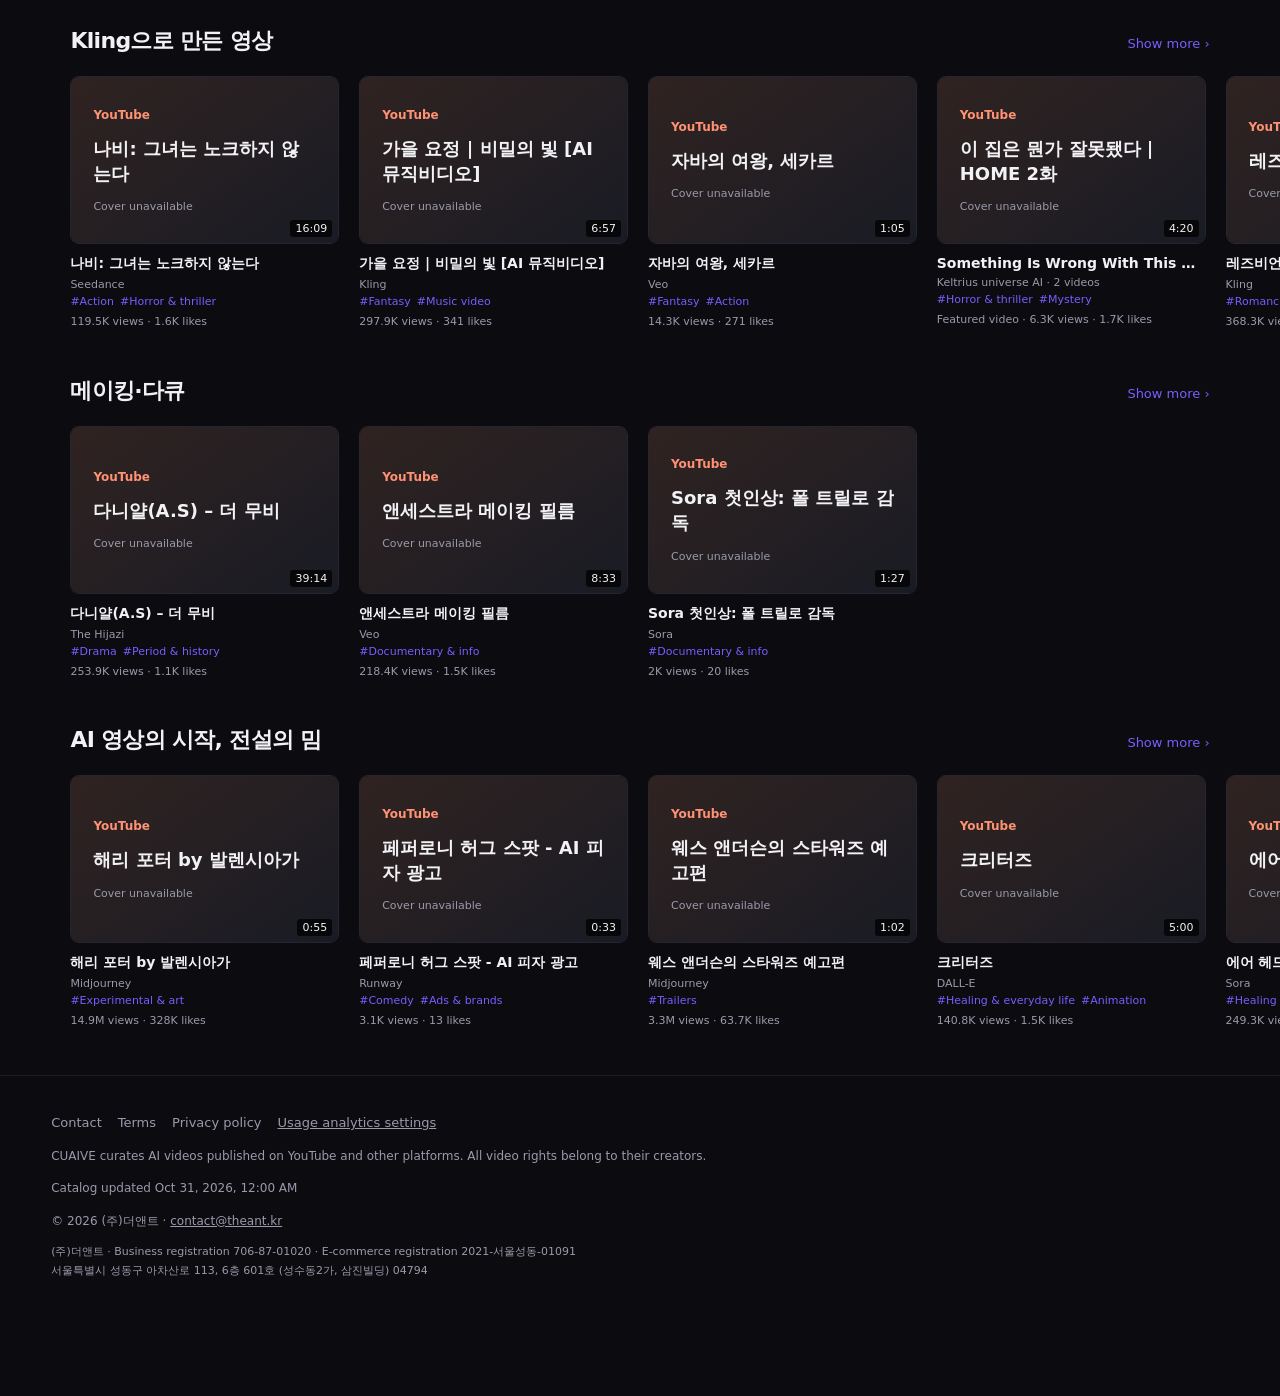
==== commit e21b8966: "deploy seonghyunpark-ops/botplay@b961ceeecada2faba4dd85f574db216f9e3fc534" ====
--- a/index.html
+++ b/index.html
@@ -1,19 +1,4 @@
 <!doctype html>
-<html lang="ko">
-  <head>
-    <meta charset="UTF-8" />
-    <link rel="icon" type="image/png" href="./favicon.png" />
-    <meta name="viewport" content="width=device-width, initial-scale=1.0, viewport-fit=cover" />
-    <meta name="theme-color" content="#0b0b10" />
-    <meta name="description" content="AntPlay - AI가 만든 영상만 모아 보는 곳. Sora, Veo, Runway, Kling으로 만든 AI 단편영화·뮤직비디오·광고를 매일 큐레이션합니다." />
-    <meta property="og:title" content="AntPlay - AI 영상 큐레이션" />
-    <meta property="og:description" content="AI가 만든 영상만 모아 보는 곳. 매일 업데이트되는 AI 영상 랭킹." />
-    <meta property="og:type" content="website" />
-    <title>AntPlay - AI 영상 큐레이션</title>
-    <script type="module" crossorigin src="./assets/index-Cz7xg7jF.js"></script>
-    <link rel="stylesheet" crossorigin href="./assets/index-CW3yDD6e.css">
-  </head>
-  <body>
-    <div id="root"></div>
-  </body>
-</html>
+<html lang="ko"><head><meta charset="UTF-8"/><link rel="icon" type="image/png" href="./favicon.png"/><link rel="apple-touch-icon" href="./apple-touch-icon.png"/><meta name="viewport" content="width=device-width, initial-scale=1.0, viewport-fit=cover"/><meta name="theme-color" content="#0b0b10"/><meta name="description" content="CUAIVE - AI가 만든 영상만 모아 보는 곳. Sora, Veo, Runway, Kling으로 만든 AI 단편영화·뮤직비디오·광고를 매일 큐레이션합니다."/><meta property="og:title" content="CUAIVE - AI 영상 큐레이션"/><meta property="og:description" content="AI가 만든 영상만 모아 보는 곳. 매일 업데이트되는 AI 영상 랭킹."/><meta property="og:type" content="website"/><title>CUAIVE - AI 영상 큐레이션</title>  <script type="module" crossorigin src="./assets/index-DS_fhj-2.js"></script>
+  <link rel="stylesheet" crossorigin href="./assets/index-B1tte9us.css">
+</head><body><div id="root"></div></body></html>
--- a/assets/index-B1tte9us.css
+++ b/assets/index-B1tte9us.css
@@ -0,0 +1 @@
+:root{--bg:#0b0b10;--bg2:#15151d;--line:#262632;--text:#f2f2f5;--muted:#9a9aab;--accent:#7c5cff;--accent2:#22d3ee;--radius:8px;--lightningcss-light: ;--lightningcss-dark:initial;color-scheme:dark;-webkit-font-smoothing:antialiased;font-family:Pretendard,Apple SD Gothic Neo,Noto Sans KR,system-ui,sans-serif}*{box-sizing:border-box}html,body{background:var(--bg);color:var(--text);margin:0}body{overscroll-behavior-y:none}a{color:inherit}button{font:inherit;cursor:pointer}img{display:block}.app{min-height:100vh;padding-bottom:calc(64px + env(safe-area-inset-bottom))}main{min-height:60vh}.header{z-index:20;padding:calc(10px + env(safe-area-inset-top)) 4vw 10px;-webkit-backdrop-filter:blur(10px);backdrop-filter:blur(10px);background:linear-gradient(#0b0b10f2,#0b0b10bf);align-items:center;gap:24px;display:flex;position:sticky;top:0}.logo{letter-spacing:-.5px;align-items:center;gap:8px;font-size:22px;font-weight:800;text-decoration:none;display:flex}.logo-mark{background:linear-gradient(135deg, var(--accent), var(--accent2));border-radius:7px;place-items:center;width:28px;height:28px;font-size:13px;display:grid}.nav{gap:18px;font-size:14px;display:flex}.nav a{color:var(--muted);text-decoration:none}.nav a.on,.nav a:hover{color:var(--text);font-weight:600}.search{margin-left:auto}.search input{border:1px solid var(--line);background:var(--bg2);width:220px;color:var(--text);border-radius:999px;outline:none;padding:8px 12px;font-size:14px}.search input:focus{border-color:var(--accent)}.search.big{margin:0 0 16px}.search.big input{width:100%;padding:14px 18px;font-size:16px}.hero{background-position:50% 25%;background-size:cover;align-items:flex-end;min-height:min(72vh,620px);margin-top:-56px;display:flex;position:relative}.hero-shade{background:linear-gradient(0deg, var(--bg) 2%, #0b0b108c 45%, #0b0b1026), linear-gradient(90deg, #0b0b10d9, transparent 65%);position:absolute;inset:0}.hero-body{max-width:640px;padding:0 4vw 48px;position:relative}.hero h1{letter-spacing:-1px;margin:10px 0;font-size:clamp(28px,5vw,52px);line-height:1.1}.meta{color:#d0d0da;margin:0 0 10px;font-size:14px}.hero-desc{color:#dcdce4;-webkit-line-clamp:3;-webkit-box-orient:vertical;line-height:1.55;display:-webkit-box;overflow:hidden}.hero-actions,.detail-actions{flex-wrap:wrap;gap:10px;margin-top:18px;display:flex}.btn{border:0;border-radius:6px;justify-content:center;align-items:center;gap:6px;padding:11px 22px;font-size:15px;font-weight:700;text-decoration:none;display:inline-flex}.btn.play{color:#000;background:#fff}.btn.ghost{color:#fff;background:#78788c59}.btn.ghost.saved{background:var(--accent)}.btn.wide{flex:220px}.badge{letter-spacing:1.5px;border-radius:3px;padding:3px 8px;font-size:11px;font-weight:800;display:inline-block}.badge.original{background:linear-gradient(90deg, var(--accent), var(--accent2));color:#fff}.badge.sponsor{color:#000;background:#f5c542}.badge.sm{letter-spacing:1px;padding:2px 5px;font-size:9px}.shelves{margin-top:-20px;position:relative}.shelf-head{justify-content:space-between;align-items:baseline;padding:0 4vw;display:flex}.ranking-periods{flex-shrink:0;gap:6px;display:flex}.ranking-periods .chip{padding:6px 10px;font-size:12px}.ranking-periods [aria-pressed=true]{background:var(--accent);color:#fff;border-color:var(--accent)}.ranking-note{color:var(--muted);margin:0 4vw 14px;font-size:12px}.shelf-head:has(.ranking-periods){flex-wrap:wrap;gap:8px;margin-bottom:8px}.shelf-head h2{margin:0 0 10px;font-size:19px}.shelf-head a{color:var(--muted);font-size:13px;text-decoration:none}.shelf-wrap{position:relative}.shelf-row{scroll-snap-type:x proximity;scrollbar-width:none;gap:10px;padding:4px 4vw 8px;display:flex;overflow-x:auto}.shelf-row::-webkit-scrollbar{display:none}.arrow{z-index:2;color:#fff;opacity:0;background:#0b0b1099;border:0;width:4vw;min-width:36px;font-size:34px;transition:opacity .2s;position:absolute;top:0;bottom:36px}.arrow.left{left:0}.arrow.right{right:0}.shelf-wrap:hover .arrow{opacity:1}@media (hover:none){.arrow{display:none}}.card{scroll-snap-align:start;flex:none;width:clamp(150px,22vw,270px);text-decoration:none}.thumb{aspect-ratio:16/9;border-radius:var(--radius);background:var(--bg2);position:relative;overflow:hidden}.thumb img{object-fit:cover;width:100%;height:100%;transition:transform .3s}.poster-placeholder{background:linear-gradient(145deg,#302321,#191b24);flex-direction:column;justify-content:center;gap:14px;height:100%;padding:22px;display:flex}.poster-platform{color:#ff9174;font-size:12px;font-weight:700}.poster-placeholder strong{overflow-wrap:anywhere;-webkit-line-clamp:4;-webkit-box-orient:vertical;font-size:18px;line-height:1.4;display:-webkit-box;overflow:hidden}.poster-placeholder small{color:var(--muted);font-size:11px}.card:hover .thumb img{transform:scale(1.06)}.thumb .badge{position:absolute;top:6px;left:6px}.dur{background:#000000bf;border-radius:3px;padding:2px 5px;font-size:11px;position:absolute;bottom:6px;right:6px}.card-title{white-space:nowrap;text-overflow:ellipsis;margin-top:7px;font-size:14px;font-weight:600;overflow:hidden}.card-sub{color:var(--muted);margin-top:2px;font-size:12px}.rank-card{align-items:flex-end;width:clamp(200px,28vw,330px);display:flex}.rank-card .thumb{flex:1}.rank-card .card-title,.rank-card .card-sub{display:none}.rank-num{z-index:1;color:var(--bg);-webkit-text-stroke:3px #7a7a8a;letter-spacing:-8px;margin-right:-12px;font-size:clamp(80px,10vw,130px);font-weight:900;line-height:.8}.house-ad{border-radius:var(--radius);border:1px solid var(--line);background:linear-gradient(90deg,#7c5cff40,#22d3ee26);flex-wrap:wrap;align-items:center;gap:10px;margin:8px 4vw;padding:16px 18px;text-decoration:none;display:flex}.house-ad span:last-child{color:#cfcfe0;font-size:14px}.detail-hero{aspect-ratio:16/9;background-position:50%;background-size:cover;place-items:center;width:100%;max-height:70vh;margin-top:-56px;display:grid;position:relative}.detail-hero:after{content:"";background:linear-gradient(0deg, var(--bg), transparent 55%);position:absolute;inset:0}.detail-hero>img,.detail-hero>.poster-placeholder{object-fit:cover;width:100%;height:100%;position:absolute;inset:0}.big-play{z-index:1;color:#fff;background:#00000073;border:2px solid #fff;border-radius:50%;width:78px;height:78px;padding-left:6px;font-size:30px;position:relative}.big-play:hover{background:var(--accent)}.banners{gap:1px;display:grid}.banner{background:var(--bg2);border-bottom:1px solid var(--line);color:#e6e6ee;align-items:center;gap:10px;padding:10px 4vw;font-size:14px;text-decoration:none;display:flex}.banner a,.banner span{color:inherit;flex:1;text-decoration:none}.banner button{color:var(--muted);background:0 0;border:0;padding:4px 8px;font-size:16px}.banner.update{background:var(--accent);color:#fff;font-weight:600}.player{aspect-ratio:16/9;background:#000;width:100%;max-width:1200px;max-height:75vh;margin:0 auto}.player.vertical{aspect-ratio:9/16;width:auto;max-width:100%;height:min(75vh,177.778vw)}.player-frame,.player-frame>*,.player-frame iframe{border:0;width:100%;height:100%;display:block}.player-fallback{text-align:center;height:100%;color:var(--muted);place-content:center;gap:14px;padding:20px;display:grid}.player-fallback .btn{justify-self:center}.player-stage+.detail-body{margin-top:0}.player-stage{background:#000}.player-stage .player{min-width:200px;min-height:200px;position:relative}.player-stage .player>.player-frame{position:absolute;inset:0}.player-tools{padding:10px max(12px, env(safe-area-inset-left));flex-wrap:wrap;align-items:center;gap:8px;max-width:1200px;margin:auto;display:flex}.player-tools .btn{min-height:40px;padding:8px 12px;font-size:13px}.player-tools span,.player-settings p{color:var(--muted);font-size:12px}.player-settings{flex-wrap:wrap;gap:10px;max-width:1200px;margin:auto;padding:4px 12px 12px;display:flex}.player-settings label{color:var(--muted);flex-direction:column;flex:140px;gap:5px;font-size:12px;display:flex}.player-settings select{color:#fff;background:#202020;border:1px solid #444;border-radius:8px;min-height:40px;padding:8px}.player-settings p{width:100%;margin:0}.player-stage.expanded{z-index:1000;width:100%;height:100dvh;padding:env(safe-area-inset-top) env(safe-area-inset-right) env(safe-area-inset-bottom) env(safe-area-inset-left);grid-template:minmax(0,1fr)/minmax(0,1fr) 68px;display:grid;position:fixed;inset:0;overflow:hidden}.player-stage.expanded .player{aspect-ratio:auto;grid-area:1/1;width:100%;max-width:none;height:100%;max-height:none;margin:0}.player-stage.expanded .player-tools{flex-flow:column;grid-area:1/3;justify-content:center;gap:2px;width:68px;max-width:none;height:100%;margin:0;padding:0;display:flex}.player-stage.expanded:not(.control-open) .player-tools{grid-column:2}.player-stage.expanded .player-tools .btn{border:0;border-radius:0;flex:0 0 44px;width:44px;height:44px;min-height:44px;padding:0}.player-tool-icon{line-height:1;color:var(--text)!important;font-size:20px!important}.player-stage.expanded .player-tools>span{display:none}.player-stage.expanded .player-settings{background:var(--bg2);grid-area:1/3;width:100%;max-width:none;height:100%;min-height:0;margin:0;padding:12px;overflow:auto}.player-stage.expanded.control-open{grid-template-columns:minmax(200px,1fr) 92px 68px}.player-stage.expanded.control-captions{grid-template-columns:minmax(200px,1fr) 124px 68px}.player-stage.expanded.control-volume{grid-template-columns:minmax(200px,1fr) 76px 68px}.player-stage.expanded.portrait{grid-template:minmax(0,1fr) 68px/minmax(0,1fr)}.player-stage.expanded.portrait .player-tools{flex-direction:row;grid-area:2/1;width:100%;height:68px}.player-stage.expanded.portrait.control-open{grid-template-rows:minmax(200px,1fr) minmax(0,220px) 68px}.player-stage.expanded.portrait.control-open .player-tools,.player-stage.expanded.portrait .player-settings{grid-area:3/1}@media (orientation:portrait) and (hover:none) and (pointer:coarse){.player-stage.expanded.landscape{width:100dvh;height:100dvw;padding:env(safe-area-inset-right) env(safe-area-inset-bottom) env(safe-area-inset-left) env(safe-area-inset-top);inset:50% auto auto 50%;transform:translate(-50%,-50%)rotate(90deg)}}@media (orientation:landscape) and (hover:none) and (pointer:coarse){.player-stage.expanded.portrait{width:100dvh;height:100dvw;padding:env(safe-area-inset-left) env(safe-area-inset-top) env(safe-area-inset-right) env(safe-area-inset-bottom);inset:50% auto auto 50%;transform:translate(-50%,-50%)rotate(-90deg)}}@media (orientation:portrait){.player-stage.ios-player.expanded.landscape{width:100dvh;height:100dvw;padding:env(safe-area-inset-right) env(safe-area-inset-bottom) env(safe-area-inset-left) env(safe-area-inset-top);inset:50% auto auto 50%;transform:translate(-50%,-50%)rotate(90deg)}}@media (orientation:landscape){.player-stage.ios-player.expanded.portrait{width:100dvh;height:100dvw;padding:env(safe-area-inset-left) env(safe-area-inset-top) env(safe-area-inset-right) env(safe-area-inset-bottom);inset:50% auto auto 50%;transform:translate(-50%,-50%)rotate(-90deg)}}.detail-body{max-width:860px;margin-top:-40px;padding:0 4vw;position:relative}.detail-body h1{margin:10px 0 4px;font-size:clamp(24px,4vw,38px)}.orig-title{color:var(--muted);margin:0 0 8px}.chips{flex-wrap:wrap;gap:8px;margin:12px 0;display:flex}.chip{background:var(--bg2);border:1px solid var(--line);color:#d6d6e0;border-radius:999px;padding:5px 11px;font-size:13px;text-decoration:none}.chip.link:hover{border-color:var(--accent)}.desc{color:#e0e0e8;white-space:pre-line;margin-top:22px;font-size:15px;line-height:1.7}.hero-desc.with-credits{-webkit-line-clamp:2}.hero-credits{color:var(--muted);white-space:nowrap;text-overflow:ellipsis;max-width:480px;margin:6px 0 0;font-size:13px;overflow:hidden}.detail-about{margin-top:22px}.detail-about h2{color:var(--muted);margin:18px 0 6px;font-size:15px;font-weight:600}.detail-about .desc{color:inherit;margin-top:0}.detail-about .credits{font-size:14px}.info{grid-template-columns:100px 1fr;gap:8px 12px;font-size:14px;display:grid}.info dt{color:var(--muted)}.info dd{margin:0}.note{color:var(--muted);margin:22px 0;font-size:12px}.page{padding:20px 4vw 40px}.page.narrow{max-width:760px;margin:0 auto}.page-title{margin:8px 0 16px;font-size:26px}.sub-title{margin:32px 0 12px;font-size:18px}.lead{color:#d0d0dc;line-height:1.6}.grid{grid-template-columns:repeat(auto-fill,minmax(170px,1fr));gap:18px 12px;display:grid}.grid .card{width:auto}.empty{text-align:center;color:var(--muted);padding:60px 4vw;line-height:1.7}.loading{text-align:center;color:var(--muted);padding:120px 0}.contact-list{gap:10px;display:grid}.contact-item{border-radius:var(--radius);background:var(--bg2);border:1px solid var(--line);gap:4px;padding:16px 18px;text-decoration:none;display:grid}.contact-item:hover{border-color:var(--accent)}.contact-item span{color:var(--muted);font-size:14px;line-height:1.5}.contact-item em{color:var(--accent2);margin-left:6px;font-size:13px;font-style:normal}.plans{grid-template-columns:repeat(auto-fit,minmax(240px,1fr));gap:14px;margin-top:18px;display:grid}.plan{background:var(--bg2);border:1px solid var(--line);border-radius:12px;flex-direction:column;padding:22px;display:flex}.plan.hl{border:1px solid var(--accent);background:linear-gradient(160deg, #7c5cff38, var(--bg2) 60%)}.plan h2{margin:0;font-size:18px}.price{margin-top:8px;font-size:28px;font-weight:800}.price-sub{color:var(--accent2);font-size:13px}.plan ul{color:#d6d6e0;flex:1;padding-left:18px;line-height:1.9}.legal h2{margin-top:26px;font-size:16px}.legal{overflow-wrap:anywhere}.legal p{color:#d0d0dc;font-size:14px;line-height:1.7}.footer{color:var(--muted);border-top:1px solid var(--line);margin-top:30px;padding:36px 4vw 24px;font-size:12px;line-height:1.7}.footer-links{flex-wrap:wrap;gap:16px;margin-bottom:10px;font-size:13px;display:flex}.footer-links a{color:#c8c8d4;text-decoration:none}.tabbar{z-index:30;padding:6px 0 calc(6px + env(safe-area-inset-bottom));border-top:1px solid var(--line);background:#0f0f15f5;display:none;position:fixed;bottom:0;left:0;right:0}.tabbar a{color:var(--muted);flex-direction:column;flex:1;align-items:center;gap:2px;font-size:11px;text-decoration:none;display:flex}.tabbar a span{font-size:20px;line-height:1}@media (width<=760px){.nav,.header .search{display:none}.tabbar{display:flex}.hero{min-height:62vh}.hero-body{padding-bottom:30px}.shelf-head h2{font-size:17px}}@media (width>=761px){.app{padding-bottom:0}}.footer .biz{opacity:.8;font-size:11px}:root{--radius:12px}.header{background:#0b0b10f0;border-bottom:1px solid #ffffff0f;min-height:76px}.art-icon{object-fit:contain;flex-shrink:0;width:36px;height:36px}.nav{gap:26px}.nav a{padding:12px 0}.nav a.on{border-bottom:2px solid #c7b9ed}.search input{border-radius:10px;padding:11px 16px}.hero{min-height:min(72vh,660px);margin-top:0}.hero-body{max-width:720px;padding-bottom:64px}.hero-kicker{letter-spacing:2px;color:#d0c3ec;margin-bottom:20px;font-size:11px;font-weight:600}.hero h1{letter-spacing:-1.8px;word-break:keep-all;overflow-wrap:anywhere;line-height:1.2}.hero-desc{color:#c7c7cf;max-width:480px;font-size:15px}.btn{border-radius:10px;min-height:46px;padding:12px 24px}.btn.ghost{background:#ffffff17;border:1px solid #ffffff1f}.discovery{padding:8px 4vw 22px}.discovery-intro>span{color:var(--muted);font-size:12px}.discovery-intro h2{letter-spacing:-.7px;margin:8px 0 20px;font-size:23px}.discovery-links{grid-template-columns:repeat(3,minmax(0,1fr));gap:14px;display:grid}.discovery-links a{border:1px solid var(--line);background:#15151c;border-radius:16px;align-items:center;gap:14px;padding:18px;text-decoration:none;display:flex}.discovery-links a:hover{background:#1b1b25;border-color:#787083}.discovery-links span{font-size:15px;font-weight:600}.discovery-links small{color:var(--muted);margin-top:6px;font-size:12px;font-weight:400;display:block}.discovery-links b{color:var(--muted);margin-left:auto;font-weight:400}.shelves{margin-top:0}.shelf-head h2{letter-spacing:-.5px;margin-bottom:16px}.card-title{margin-top:11px}.card-sub{margin-top:5px}.rank-num{-webkit-text-stroke:2px #777581}.house-ad{background:#191820;border-radius:16px;gap:14px;padding:24px}.house-ad strong{font-size:18px}.tabbar{-webkit-backdrop-filter:blur(16px);backdrop-filter:blur(16px);background:#0f0f15f7;padding-top:8px}.tabbar a{gap:4px;min-height:50px}.tabbar .art-icon{opacity:.55;width:30px;height:30px}.tabbar a.on .art-icon{opacity:1}.collection-empty .art-icon{width:110px;height:110px;margin:0 auto 20px}.collection-empty h2{color:var(--text);font-size:21px}.collection-empty .btn{margin-top:16px}.detail-hero{margin-top:0}a:focus-visible,button:focus-visible,input:focus-visible{outline-offset:4px;outline:2px solid #d0bbff}@media (width<=760px){.header{min-height:64px;padding:calc(4px + env(safe-area-inset-top)) 5vw 4px}.logo{font-size:22px}.logo-art{width:44px;height:44px}.hero{min-height:min(70svh,620px)}.hero-body{padding:0 5vw 36px}.hero h1{letter-spacing:-1px;font-size:32px}.hero-kicker{letter-spacing:1.4px;margin-bottom:14px;font-size:9px}.hero-desc{-webkit-line-clamp:2;font-size:14px}.discovery{padding:12px 5vw}.discovery-intro h2{font-size:20px}.discovery-links{gap:8px}.discovery-links a{text-align:center;border-radius:13px;flex-direction:column;gap:8px;padding:12px 4px 15px}.discovery-links .art-icon{width:48px;height:48px}.discovery-links span{font-size:12px}.discovery-links small,.discovery-links b{display:none}.shelf-row{gap:12px}.shelf{margin:28px 0}.grid{grid-template-columns:repeat(2,minmax(0,1fr))}.house-ad{padding:20px}}@media (prefers-reduced-motion:reduce){*,:before,:after{scroll-behavior:auto!important;transition:none!important}}.app:has(.player-stage.expanded) .header{position:relative}.app:has(.player-stage.expanded) .tabbar{position:static}.app:has(.player-stage.expanded){padding-bottom:0}.account{max-width:620px}.account-link{white-space:nowrap;padding:8px;font-size:13px}.header-actions{flex-shrink:0;align-items:center;gap:8px;margin-left:auto;display:flex}.language-picker{flex-shrink:0;align-items:center;display:flex;position:relative}.language-picker svg{width:20px;height:20px;color:var(--accent2);flex-shrink:0}.language-trigger{color:var(--accent2);background:0 0;border:0;border-radius:12px;padding:0}.header-actions .header-icon:hover,.language-trigger[aria-expanded=true]{background:#b68bd91a}.header-actions .header-icon:focus-visible,.language-panel button:focus-visible{outline:2px solid var(--accent);outline-offset:3px}.language-panel{width:300px;max-width:calc(100vw - 32px);max-height:calc(100dvh - env(safe-area-inset-top) - 110px);background:linear-gradient(#1b1524,#17131e) padding-box padding-box,linear-gradient(135deg,#e2c2ffb3,#8f70c455,#62c6cd88) border-box;border:1px solid #0000;border-radius:22px;padding:16px;position:absolute;top:calc(100% + 12px);right:0;overflow:auto;box-shadow:0 18px 55px #0008}.language-panel-heading{color:#eee4f8;justify-content:space-between;align-items:center;margin-bottom:12px;padding-left:6px;font-size:14px;font-weight:700;display:flex}.language-panel-heading button{color:#bcaaca;background:#ffffff09;border:0;border-radius:50%;width:32px;height:32px;font-size:23px;line-height:1}.language-options{grid-template-columns:1fr 1fr;gap:6px;display:grid}.language-options button{color:#c8bdd3;text-align:left;background:0 0;border:1px solid #0000;border-radius:12px;justify-content:space-between;align-items:center;gap:6px;min-width:0;min-height:46px;padding:10px 12px;font-size:13px;display:flex}.language-options button:hover{color:#fff;background:#ffffff08}.language-options button[aria-pressed=true]{color:#ecd4ff;background:#c099e41b;border-color:#c49ce54d;font-weight:700}.language-check{color:#dbb5ff}.account-form{gap:16px;margin:24px 0 12px;display:grid}.account-form label{gap:7px;display:grid}.account-form input:not([type=checkbox]){color:#fff;background:#17161d;border:1px solid #444;border-radius:10px;width:100%;padding:13px;font-size:16px}.account-form .account-consent{font-size:13px;line-height:1.8;display:block}.account-consent input{margin-right:7px}.detail .shelf-row .card-title{-webkit-line-clamp:2;white-space:normal;-webkit-box-orient:vertical;max-height:3em;line-height:1.5;display:-webkit-box;overflow:hidden}.account-providers{grid-template-columns:1fr 1fr;gap:10px;margin:24px 0;display:grid}.account-providers .btn{white-space:normal;font-size:14px}.account-modes,.account-actions{gap:12px;margin:24px 0;display:flex}.account-modes button,.account-text{color:inherit;cursor:pointer;background:0 0;border:0;padding:8px}.account-modes .on{color:var(--accent);border-bottom:2px solid var(--accent)}.account-fine{color:#aaa;font-size:12px;line-height:1.8}.account-field{gap:8px;display:grid}.account-hint{gap:4px;padding-left:2px;display:grid}.account-hint .account-fine{margin:0;line-height:1.6}.account-note{background:#252132;border-radius:12px;padding:14px 20px}.account button:disabled{opacity:.45;cursor:not-allowed}iframe.player-frame{border:0;width:100%;height:100%;display:block}:root{--bg:#101010;--bg2:#1a1a1a;--line:#303030;--accent:#ff4b32;--accent2:#ff8864;--muted:#aaa6a4;--radius:12px}.header{background:#101010f5}.logo-color{color:var(--accent)}.logo{gap:8px}.logo-art{width:42px;height:42px}.nav a.on{border-color:var(--accent)}.hero{min-height:min(68vh,680px)}.hero-kicker{color:#ffb19e;letter-spacing:1.2px}.hero h1{max-width:660px}.btn.play{color:#fff;background:linear-gradient(125deg,#ff3823,#ff654a);border-radius:999px}.btn.play:hover{background:#ff654a}.btn.ghost{border-radius:999px}.card:not(.rank-card) .thumb{aspect-ratio:3/4}.card:not(.rank-card) .thumb img{object-position:center}.discovery-links a{background:#191919;border-radius:12px;padding:14px}.discovery-intro h2{margin-bottom:14px}.genre-strip{scrollbar-width:none;gap:8px;padding:10px 4vw 18px;display:flex;overflow-x:auto}.genre-strip .chip{white-space:nowrap;padding:9px 15px}.chip.link:hover{color:#ffc0b1}.house-ad{background:#1c1a19;border-radius:12px}.tabbar{background:#101010fa}.tabbar .art-icon{filter:grayscale();opacity:.65;width:28px;height:28px}.tabbar a.on .art-icon{filter:none;opacity:1}.catalog-filters{grid-template-columns:repeat(3,minmax(0,1fr));gap:12px;margin:24px 0 16px;display:grid}.catalog-filters label{color:var(--muted);gap:8px;font-size:13px;display:grid}.catalog-filters select{border:1px solid var(--line);background:var(--bg2);width:100%;min-width:0;color:var(--text);font:inherit;border-radius:10px;padding:12px 8px}.result-count{color:var(--muted);font-size:13px}.eyebrow{color:#ff927a;letter-spacing:1px;font-size:12px}.discovery-intro,.discovery-links small,.discovery-links b{display:none}.discovery-links a{padding:10px 14px}.discovery-links .art-icon{width:28px;height:28px}@media (width<=760px){.hero{min-height:43svh}.hero-body{padding-top:60px;padding-bottom:26px}.hero h1{font-size:30px}.hero-actions .btn{padding:12px 20px}.card{width:44vw}.discovery{padding:8px 5vw}.discovery-links a{flex-direction:row;justify-content:center;gap:5px;padding:10px 4px}.discovery-links span{font-size:10px}.discovery-links .art-icon{width:23px;height:23px}.catalog-filters{gap:8px}.catalog-filters select{font-size:12px}.genre-strip{padding-left:5vw}}@media (width<=480px){.account-link{margin-left:auto}.account-providers{grid-template-columns:1fr}}.taste-picker{max-width:900px;min-height:65vh;margin:0 auto;padding:64px 24px}.taste-picker h1{margin:16px 0;font-size:clamp(26px,4vw,42px)}.taste-picker p{color:var(--muted);line-height:1.8}.taste-options{flex-wrap:wrap;gap:12px;margin:32px 0;display:flex}.taste-options button{min-height:48px;font:inherit;cursor:pointer}.taste-options .selected{color:#fff;border-color:var(--accent);background:linear-gradient(130deg,#a72d23,#ed5c3b)}.taste-actions{flex-wrap:wrap;gap:12px;display:flex}.taste-summary{justify-content:space-between;align-items:center;gap:12px;padding:16px 24px;display:flex}.taste-summary small{color:var(--muted);margin-top:5px;display:block}@media (width<=600px){.taste-picker{padding:32px 18px 100px}.taste-summary{padding:14px 18px}.taste-summary strong{font-size:14px}.taste-summary .btn{flex-shrink:0;padding:10px 12px}}.taste-actions .primary{color:#fff;background:linear-gradient(120deg,var(--accent),#ff8057);border-color:#0000}.catalog-more{justify-content:center;padding:32px 0;display:flex}:root{--traffic-border:#555}.traffic-consent{border:1px solid var(--traffic-border);background:var(--bg);border-radius:16px;width:min(860px,100% - 32px);margin:18px auto;padding:20px;position:relative}.traffic-consent h2{margin:0 0 12px;font-size:18px}.traffic-consent p{margin:8px 0;font-size:14px;line-height:1.7}.traffic-actions{flex-wrap:wrap;gap:10px;margin-top:16px;display:flex}.traffic-settings{color:inherit;font:inherit;cursor:pointer;background:0 0;border:0;padding:0;text-decoration:underline}.player-settings{flex-flow:column}.player-setting-icons{gap:2px;display:flex}.player-setting-icons .btn{min-width:44px;min-height:44px;padding:4px}.player-control{flex-direction:column;gap:8px;min-width:0;display:flex}.player-control label{flex:none;min-width:0}.player-control select{width:100%;font-size:16px}.player-control input[type=range]{width:100%;min-height:44px;accent-color:var(--accent);margin:0}.player-stage.expanded .player-settings{gap:6px;padding:4px}.player-stage.expanded.landscape .player-setting-icons{flex-direction:column;align-items:center}.player-stage.expanded.portrait.control-open{grid-template-columns:minmax(0,1fr)}.player-stage.expanded.portrait .player-setting-icons{justify-content:center}.player-stage.expanded.portrait .player-control{width:100%;max-width:300px;margin:auto}.player-glass-capsule,.player-glass-panel{isolation:isolate;-webkit-backdrop-filter:blur(16px);background:#1b1d21eb;border:1px solid #ffffff26;position:relative;box-shadow:0 6px 18px #0004}.player-glass-capsule{border-radius:30px;flex-direction:column;align-items:center;gap:3px;padding:6px 3px;display:flex}.player-glass-button{color:#eee;cursor:pointer;-webkit-tap-highlight-color:transparent;background:0 0;border:1px solid #0000;border-radius:50%;flex-direction:column;flex:0 0 44px;justify-content:center;align-items:center;gap:0;width:44px;height:44px;padding:0;transition:background .18s,border-color .18s;display:flex;position:relative}.player-glass-button:hover{background:#ffffff0d}.player-glass-button.active{background:#d98c7524;border-color:#dc8e7633}.player-glass-icon{object-fit:contain;pointer-events:none;width:30px;height:30px;display:block}.player-glass-button .player-rate-badge{color:#eee;font-variant-numeric:tabular-nums;font-size:9px;font-weight:600;line-height:11px;position:absolute;bottom:1px}.player-glass-button:has(.player-rate-badge) .player-glass-icon{width:26px;height:26px;margin-top:-7px}.player-glass-button.is-muted:after{content:"";background:#f5b3a2;border-radius:2px;width:24px;height:2px;position:absolute;transform:rotate(-45deg);box-shadow:0 0 0 2px #1c1e22}.player-glass-button:disabled,.player-glass-choice:disabled{opacity:.4;cursor:default}.player-glass-button:focus-visible,.player-glass-choice:focus-visible,.player-glass-heading button:focus-visible{outline-offset:2px;outline:2px solid #edab99}.player-glass-panel-slot{grid-area:1/2;justify-content:center;align-items:center;min-height:0;padding:8px 2px 8px 6px;display:flex;overflow:auto}.player-glass-panel{scrollbar-width:thin;border-radius:22px;flex:none;width:100%;max-height:100%;padding:10px 7px;overflow:auto}.player-glass-heading{justify-content:space-between;align-items:center;gap:2px;padding:0 2px 6px;display:flex}.player-glass-heading strong{color:#eee;white-space:nowrap;font-size:12px;font-weight:600}.player-glass-heading button{color:#b3b5ba;cursor:pointer;background:0 0;border:0;place-items:center;width:24px;height:28px;padding:0;font-size:20px;display:grid}.player-glass-choice{color:#dbdde0;width:100%;min-height:38px;font:inherit;cursor:pointer;font-variant-numeric:tabular-nums;background:0 0;border:1px solid #0000;border-radius:10px;margin:2px 0;padding:6px 5px;font-size:12px;display:block}.player-glass-choice:hover{background:#ffffff09}.player-glass-choice[aria-pressed=true]{color:#fff3ee;background:#c77d681c;border-color:#c67e6a2b}.player-glass-choice[aria-pressed=true]:before{content:"";vertical-align:2px;background:#e79b86;border-radius:50%;width:5px;height:5px;margin-right:6px;display:inline-block}.player-caption-size{color:#a8abb1;border-top:1px solid #ffffff10;flex-direction:column;gap:5px;margin:9px 2px 0;padding-top:9px;font-size:10px;display:flex}.player-caption-size select{color:#e6e6e6;background:#202226;border:1px solid #ffffff17;border-radius:8px;width:100%;min-height:34px;padding:4px;font-size:12px}.player-glass-note{color:#999ca3;word-break:keep-all;text-align:center;margin:8px 2px 0;font-size:10px;line-height:1.5}.player-glass-value{text-align:center;color:#eee;font-variant-numeric:tabular-nums;font-size:12px;font-weight:500;display:block}.player-volume-track{width:44px;height:140px;margin:8px auto;position:relative}.player-volume-track:before{content:"";background:linear-gradient(to top, #b96c59, #f0b29a) bottom / 100% var(--volume-fill) no-repeat, #41444a;pointer-events:none;border:1px solid #ffffff16;border-radius:6px;width:6px;position:absolute;top:0;bottom:0;left:19px;box-shadow:inset 0 1px 3px #0005}.player-volume-track input{appearance:none;writing-mode:vertical-lr;cursor:pointer;direction:rtl;background:0 0;width:44px;height:100%;margin:0;padding:0;position:relative}.player-volume-track input::-webkit-slider-runnable-track{background:0 0;width:6px}.player-volume-track input::-webkit-slider-thumb{appearance:none;background:linear-gradient(135deg,#fff,#d5d7dc);border:1px solid #fff8;border-radius:50%;width:16px;height:16px;margin-left:-5px;box-shadow:0 2px 6px #0006}.player-volume-track input::-moz-range-track{background:0 0;width:6px}.player-volume-track input::-moz-range-thumb{background:linear-gradient(135deg,#fff,#d5d7dc);border:1px solid #fff8;border-radius:50%;width:16px;height:16px}.player-volume-track input:focus-visible{outline-offset:1px;border-radius:10px;outline:1px solid #edab99}.player-mute-button{margin:auto}.player-stage.expanded.portrait .player-glass-capsule{flex-direction:row}.player-stage.expanded.portrait .player-glass-panel-slot{grid-area:2/1;padding:6px}.player-stage.expanded.portrait .player-glass-panel{width:124px}.player-stage.expanded.portrait .panel-volume{width:76px}.player-stage.expanded.portrait .player-volume-track{height:85px}@media (prefers-reduced-motion:reduce){.player-glass-button{transition:none}}.player-stage.portrait:not(.expanded) .player.vertical{aspect-ratio:9/16;width:100%;max-width:480px;height:auto;min-height:0;margin-inline:auto}.player-stage.instagram-stage{width:100%;max-width:480px;margin-inline:auto;container-type:inline-size}.player-stage.instagram-stage:not(.expanded) .player.player{aspect-ratio:auto;width:100%;max-width:100%;height:var(--instagram-frame-height,calc(100cqw * var(--instagram-ratio,1.25) + 230px));max-height:none}.player-stage.instagram-stage.instagram-video-only:not(.expanded) .player{height:calc(100cqw * var(--instagram-ratio,1.25));overflow:hidden}.player-stage.instagram-video-only .player>iframe.player-frame{height:var(--instagram-frame-height,calc(100cqw * var(--instagram-ratio,1.25) + 230px));top:-54px;bottom:auto}.instagram-post-toggle{margin:10px auto;font-size:12px;display:block}.public-stats{color:var(--muted);overflow-wrap:anywhere;margin-top:5px;font-size:11px;line-height:1.6}.public-stats small{display:block}.instagram-thumb img{object-fit:contain;background:#000}.rank-card .public-stats{display:none}.detail-body>.public-stats{margin:10px 0 18px;font-size:13px}.detail-back{align-self:flex-start;margin-bottom:12px}.inline-player-tools{flex-direction:column;align-items:center;display:flex}.inline-player-tools .player-glass-capsule{flex-direction:row}.player-glass-button:disabled{opacity:.35;cursor:not-allowed}.player-stage:not(.expanded) .player-glass-panel-slot{justify-content:center;padding:12px;display:flex}.external-player-help{text-align:center;color:var(--muted);padding:0 12px;font-size:12px}.player-stage.portrait:not(.expanded) .player.vertical{max-height:none}.comments-panel{background:#b68bd908;border:1px solid #b68bd944;border-radius:20px;margin:32px 0;padding:24px}.comment-item{border-top:1px solid #b68bd933;padding:18px 0}.comment-item time{color:var(--muted);margin-left:8px;font-size:12px}.comments-panel textarea{background:var(--surface,#19151e);width:100%;color:inherit;font:inherit;box-sizing:border-box;border:1px solid #b68bd966;border-radius:12px;padding:12px}.enrollment input[readonly]{opacity:.7}.enrollment .account-consent{line-height:1.7}:root{--bg:#0b0b10;--bg2:#15151d;--line:#262632;--text:#f2f2f5;--muted:#9a9aab;--accent:#7c5cff;--accent2:#22d3ee;--radius:10px}.header{background:#0b0b10f5;border-bottom:1px solid #ffffff12;min-height:86px;padding-inline:5.5vw}.logo{letter-spacing:-1.2px;gap:0;font-size:28px}:root .brand-logo.brand-cuaive{width:auto;max-width:none;height:auto;color:var(--text);white-space:nowrap;align-items:center;gap:10px;display:inline-flex}.login-brand .brand-cuaive{justify-content:center;width:100%}.brand-cuaive .logo-art{object-fit:contain;flex:none;width:38px;height:38px}.brand-cuaive .brand-wordmark{object-fit:contain;width:132px;height:auto;max-height:38px}.brand-cuaive .brand-type{flex-direction:column;align-items:center;gap:3px;display:inline-flex}.brand-cuaive .brand-tagline{letter-spacing:.24em;color:var(--text);opacity:.82;margin-right:-.24em;font-size:6.9px;font-weight:800;line-height:1}[data-design-theme=dark] .brand-cuaive .logo-art,[data-design-theme=dark] .brand-cuaive .brand-wordmark{filter:brightness(0)invert()}@media (width<=420px){.header .brand-cuaive{gap:6px}.header .brand-cuaive .logo-art{width:28px;height:28px}.header .brand-cuaive .brand-wordmark{width:104px}.header .brand-cuaive .brand-tagline{font-size:5.4px}.header .header-icon{width:30px}}.brand-mode-stacked{flex-direction:column;gap:2px}.brand-mode-icon .logo-art{width:100%;height:100%}.nav a{color:#a09bb5;font-size:13px}.nav a.on{color:#f1f1f5;border-bottom-color:var(--accent)}.search input,.catalog-filters select{background:var(--bg2);border-color:#ffffff18;border-radius:7px}.hero{background-color:#1a1a26;min-height:min(68vh,620px)}.hero-shade{background:linear-gradient(0deg,var(--bg) 0%,#0b0b1033 65%),linear-gradient(90deg,#111118f5 0%,#111118d9 30%,#11111812 88%)}.hero-body{max-width:760px;padding-bottom:64px;padding-left:5.5vw}.hero-kicker{color:#bdb1ed;letter-spacing:2.2px;font-size:10px}.hero h1{letter-spacing:-2px;font-size:clamp(32px,4.4vw,59px);line-height:1.3}.hero-desc{color:#b9b4cc;font-size:14px;line-height:1.8}.hero-credits{color:#b9b4cc;opacity:.85}.btn.play,.btn.primary,.taste-actions .primary{color:#fff;background:var(--accent);box-shadow:none;border:1px solid #0000}.btn.play:hover,.btn.primary:hover{background:#dfdfe9}.btn.ghost{color:#d9d5eb;background:#ffffff08;border:1px solid #fff2}.btn.ghost:hover{background:#7c5cff16;border-color:#867ab4}.btn.ghost.saved{background:var(--accent);color:#fff}.chip{background:var(--bg2);color:#bdb8d2;border-color:#303044}.chip.link:hover{color:#d2c8f8;border-color:#998ccf}.taste-options .selected,.ranking-periods [aria-pressed=true]{color:#fff;background:var(--accent);border-color:var(--accent)}.taste-summary{background:var(--bg);padding-inline:5.5vw}.taste-summary strong{color:#cdc5ed}.discovery{padding-inline:5.5vw}.discovery-links a{background:var(--bg2);border:1px solid #2a2a3d;border-radius:9px}.art-icon{filter:hue-rotate(245deg)saturate(.42)brightness(1.35)}.shelf{margin:37px 0}.shelf-head,.shelf-row,.ranking-note{padding-left:5.5vw;padding-right:5.5vw}.shelf-head h2{letter-spacing:-.7px;font-size:22px}.shelf-head a{color:#a39ac7}.shelf-row{gap:20px}.card{width:clamp(180px,21vw,290px)}.card:not(.rank-card) .thumb{aspect-ratio:16/10;background:#1e1e2b;border:1px solid #ffffff0d;border-radius:9px}.card-title{font-size:14px;font-weight:600}.card-sub{color:#948eae;font-size:11px}.thumb .duration{background:#14141db8}.rank-num{-webkit-text-stroke-color:#736a96;color:var(--bg)}.house-ad{background:linear-gradient(110deg,#242434,#15151e);border:1px solid #4a4368;border-radius:12px;margin-inline:5.5vw;padding:36px}.house-ad strong{color:#e9e9ef;font-size:24px}.house-ad span:last-child{color:#afa9c6}.bottom-nav{background:#111118f5;border-top-color:#2e2e42}.bottom-nav a.on{color:#cec4f6}.tabbar{background:#111118f5;border-top-color:#2e2e42}.tabbar a.on{color:#cec4f6}.tabbar a.on .art-icon{filter:hue-rotate(245deg)saturate(.42)brightness(1.35)}.footer{background:var(--bg);color:#948daf;border-top:1px solid #ffffff12}.detail-body{background:var(--bg)}.player-glass-button.active,.player-glass-choice[aria-pressed=true]{color:#f1f1f6;background:#ad9eeb20;border-color:#ad9eeb44}.player-glass-choice[aria-pressed=true]:before{background:var(--accent)}.player-glass-button:focus-visible,.player-glass-choice:focus-visible,.player-glass-heading button:focus-visible,.player-volume-track input:focus-visible{outline-color:var(--accent)}.player-volume-track:before{background:linear-gradient(to top,#897ac7,#dddde7) bottom/100% var(--volume-fill) no-repeat,#41404a}.player-glass-button.is-muted:after{background:var(--accent)}a:focus-visible,button:focus-visible,input:focus-visible,select:focus-visible{outline-color:var(--accent)}@media (width<=760px){.header{min-height:72px;padding-inline:5vw}.logo{font-size:24px}.hero{min-height:470px}.hero-body{padding:80px 6vw 45px}.hero h1{letter-spacing:-1.4px;font-size:36px}.hero-desc{font-size:12px}.card{width:43vw}.card:not(.rank-card) .thumb{aspect-ratio:3/4}.card-title{font-size:12px}.shelf-head h2{font-size:19px}.shelf-row{gap:13px}.house-ad{padding:25px}.house-ad strong{font-size:21px}}@media (prefers-reduced-motion:reduce){.card .thumb img{transition:none}}.header .search{display:none}.header .nav{margin-right:auto}.header-icon{flex-shrink:0;place-items:center;width:36px;height:40px;display:grid}.header-icon .art-icon{width:25px;height:25px}.tabbar{display:flex}.app{padding-bottom:calc(80px + env(safe-area-inset-bottom,0px));padding-inline:env(safe-area-inset-left,0px) env(safe-area-inset-right,0px)}.hosted-player{background:#000;width:100%;max-height:75vh}.works-heading{justify-content:space-between;align-items:center;gap:16px;display:flex}.works-grid{grid-template-columns:repeat(auto-fill,minmax(230px,1fr));gap:22px;margin-block:24px;display:grid}.work-card{text-align:left;color:inherit;cursor:pointer;background:#1c1c28;border:1px solid #ffffff16;border-radius:12px;flex-direction:column;gap:10px;padding:0 0 16px;display:flex;overflow:hidden}.work-card img{aspect-ratio:16/9;object-fit:cover;width:100%}.work-card strong,.work-card span{padding-inline:14px}.work-card span{color:var(--muted)}.upload-panel,.stream-detail{background:#15151e;border:1px solid #ffffff20;border-radius:14px;margin-block:24px;padding:22px}.upload-panel form,.stream-detail form{gap:16px;display:grid}.upload-panel label,.stream-detail label{gap:8px;display:grid}.upload-panel input:not([type=checkbox]),.upload-panel textarea,.stream-detail textarea{box-sizing:border-box;background:var(--bg);width:100%;color:inherit;font:inherit;border:1px solid #ffffff30;border-radius:8px;padding:12px}.upload-panel .upload-consent{font-size:14px;line-height:1.7;display:block}.upload-panel progress{width:100%}.upload-row{flex-wrap:wrap;justify-content:space-between;align-items:center;gap:15px;margin-top:16px;display:flex}.upload-actions{gap:8px;display:flex}.upload-edit{flex-basis:100%;gap:12px;display:grid}.upload-edit label{gap:6px;display:grid}.upload-edit textarea{box-sizing:border-box;width:100%;font:inherit;border-radius:8px;padding:10px}.stream-detail iframe{aspect-ratio:16/9;background:#000;border:0;width:100%}.work-description{white-space:pre-wrap}@media (width<=800px){.header .logo{margin-right:auto}.header{gap:8px}}.comment-meta{flex-wrap:wrap;justify-content:space-between;align-items:center;gap:12px;display:flex}.comment-meta>span{align-items:center;gap:8px;display:flex}.comment-meta time,.my-comments time{opacity:.6;font-size:11px}.comment-delete{color:#a19bb7;cursor:pointer;background:0 0;border:0;padding:3px;font-size:11px}.comment-actions{align-items:center;gap:16px;display:flex}.comment-actions button{color:#ada6c8;cursor:pointer;background:0 0;border:0;padding:4px 0;font-size:12px}.comment-actions .comment-heart.on{color:#b5a6ef}.comment-replies{border-left:2px solid #4e4478;margin-top:12px;padding-left:18px}.comment-reply{background:#9e6dce0b}.comment-deleted{color:#a19bb7;font-style:italic}.best-comments{background:#9e6dce12;border:1px solid #5e538b;border-radius:14px;margin:24px 0;padding:16px}.best-comments h3{color:#bfb3ef;margin:0}.my-comments a{color:#c3b8f0}.comment-item p{white-space:pre-wrap;overflow-wrap:anywhere}.comment-reply-form{margin-top:12px}.comment-reply-form button{margin-right:12px}.comment-edited{color:#ada6c8;white-space:nowrap;font-size:11px}.collection-heading{padding-bottom:18px}.collection-heading a{color:var(--accent)}.collection-playlist{border:1px solid var(--line);background:var(--bg2);border-radius:14px;max-width:1100px;margin:20px auto;padding:18px}.collection-playlist h2{margin:0 0 14px;font-size:17px}.collection-episodes{flex-direction:column;gap:6px;max-height:300px;display:flex;overflow:auto}.collection-episodes button{text-align:left;color:var(--muted);border:1px solid #0000;border-radius:9px;grid-template-columns:30px 1fr auto;align-items:center;gap:10px;padding:12px;display:grid}.collection-episodes button[aria-pressed=true]{border-color:var(--accent);color:var(--text);background:#9d8be71a}.collection-episodes button:hover{background:#ffffff08}.collection-episodes small{white-space:nowrap;font-size:11px}@media (width<=640px){.collection-playlist{margin:14px 12px;padding:12px}.collection-episodes{max-height:240px}.collection-episodes button{grid-template-columns:22px 1fr;font-size:13px}.collection-episodes small{display:none}}.collection-watch-area{grid-template-columns:minmax(0,2fr) minmax(280px,1fr);align-items:start;gap:18px;max-width:1400px;margin:auto;padding:0 20px;display:grid}.collection-watch-area>.player-wrap{min-width:0}.collection-watch-area .collection-playlist{box-sizing:border-box;width:100%;margin:0}.collection-watch-area .collection-episodes{max-height:65vh}@media (width<=800px){.collection-watch-area{grid-template-columns:minmax(0,1fr);gap:12px;padding:0}.collection-watch-area .collection-playlist{width:calc(100% - 24px);margin:0 12px}.collection-watch-area .collection-episodes{max-height:240px}}.collection-episodes button{cursor:pointer;background:0 0;flex-shrink:0;grid-template-columns:22px 72px minmax(0,1fr);min-height:72px}.collection-episodes .episode-title{-webkit-line-clamp:2;-webkit-box-orient:vertical;min-width:0;line-height:1.5;display:-webkit-box;overflow:hidden}.collection-episodes small{display:none}.episode-thumbnail{background:#000;border-radius:6px;width:72px;height:48px;display:block;overflow:hidden}.episode-thumbnail img{object-fit:contain;width:100%;height:100%;display:block}.episode-thumbnail .poster-placeholder{box-sizing:border-box;width:100%;height:100%;min-height:0;padding:3px}.episode-thumbnail .poster-placeholder strong,.episode-thumbnail .poster-placeholder small{display:none}.episode-thumbnail .poster-platform{font-size:9px}@media (width<=640px){.collection-episodes button{grid-template-columns:18px 60px minmax(0,1fr);gap:8px;padding:9px}.episode-thumbnail{width:60px;height:42px}}.collection-playlist{isolation:isolate;min-width:0;padding:0;overflow:hidden}.collection-watch-area+.detail-body,.detail-player-area+.detail-body{margin-top:24px}.collection-playlist h2{margin:0;padding:16px 16px 12px}.collection-playlist .collection-episodes{overscroll-behavior:contain;-webkit-overflow-scrolling:touch;border-radius:10px;margin:0 10px 14px;padding:4px;scroll-padding-block:4px}.detail-primary-play{margin-top:18px}.detail-actions{grid-auto-columns:minmax(0,1fr);grid-auto-flow:column;gap:8px;max-width:480px;display:grid}.detail-actions .btn{white-space:nowrap;border-radius:12px;min-width:0;padding:12px 8px;font-size:14px}.account.account-login{justify-content:center;align-items:flex-start;width:100%;max-width:none;padding:38px 20px 56px;display:flex}.login-card{background:linear-gradient(155deg,#1c1c29,#111119);border:1px solid #ffffff12;border-radius:24px;width:100%;max-width:420px;padding:32px;box-shadow:0 20px 70px #0003}.login-brand{letter-spacing:-1.4px;color:#f3f3f6;text-align:center;font-size:30px;font-weight:800}.login-brand span{color:var(--accent);margin-left:2px}.login-card h1{text-align:center;letter-spacing:-.6px;margin:10px 0 28px;font-size:23px}.login-card .account-providers{grid-template-columns:minmax(0,1fr);gap:10px;margin:0}.login-card .account-providers .btn{width:100%;min-height:52px;box-shadow:none;border-radius:12px;grid-template-columns:24px minmax(0,1fr) 24px;align-items:center;gap:12px;padding:12px 20px;font-size:14px;font-weight:600;line-height:1.4;display:grid;position:relative}.login-card .account-providers .btn img{object-fit:contain;filter:none;width:20px;height:22px}.login-card .account-providers .provider-google{color:#1f1f1f;background:#fff;border:1px solid #747775}.login-card .account-providers .provider-apple{color:#000;background:#fff;border:1px solid #fff}.login-card .account-providers .provider-naver{color:#fff;background:#03a94d;border:1px solid #03a94d}.login-card .account-providers .provider-kakao{color:#191919;background:#fee500;border:1px solid #fee500}.login-card .account-providers .provider-kakao img{width:23px;height:23px}.login-card .account-providers .btn:hover{filter:brightness(.94)}.login-divider{color:var(--muted);align-items:center;gap:16px;margin:25px 0;font-size:12px;display:flex}.login-divider:before,.login-divider:after{content:"";background:#ffffff16;flex:1;height:1px}.login-card .login-email{gap:16px;margin:0}.login-email label{color:#c3bfd2;gap:8px;font-size:13px;display:grid}.login-card .login-email input{background:#0f0f15;border:1px solid #ffffff20;border-radius:12px;padding:14px;font-size:16px}.login-email>.btn{border-radius:12px;width:100%;margin-top:4px;font-size:14px}.login-email-links{flex-wrap:wrap;justify-content:space-between;gap:10px;display:flex}.login-email-links .account-text{color:#aca6c6;padding:4px 0;font-size:12px}.login-legal{color:#9690ae;justify-content:center;align-items:center;gap:10px;margin-top:24px;font-size:11px;display:flex}.login-legal a{text-decoration:none}.login-status{color:#e0e0e9;overflow-wrap:anywhere;margin:18px 0 0;font-size:13px;line-height:1.7}@media (width<=480px){.account.account-login{padding:24px 16px 40px}.login-card{border-radius:20px;padding:26px 20px}}@media (width<=640px){.collection-watch-area .collection-playlist{padding:0}.collection-playlist h2{padding:14px 14px 10px}.collection-playlist .collection-episodes{margin-inline:8px;margin-bottom:12px}}@media (width<=380px){.header{gap:5px;padding-inline:12px}.header .logo{font-size:25px}.header-icon{width:32px}.header-actions{gap:4px}}.thumb-field{border:1px solid var(--line,#ffffff20);border-radius:10px;gap:10px;padding:12px;display:grid}.thumb-picker{gap:10px;display:grid}.thumb-picker video{background:#000;border-radius:8px;width:100%;max-height:260px}.thumb-picker label{gap:6px;display:grid}.thumb-preview{aspect-ratio:16/9;object-fit:cover;border:1px solid var(--line,#ffffff20);border-radius:8px;width:220px}.works-login{aspect-ratio:16/9;text-align:center;background:#000;border-radius:10px;place-items:center;gap:12px;display:grid;position:relative;overflow:hidden}.works-login img{object-fit:cover;opacity:.35;filter:blur(2px);width:100%;height:100%;position:absolute;inset:0}.works-login p,.works-login .btn{color:#fff;margin:0;position:relative}.works-login:before{content:"";z-index:1;background:#0a06109e;position:absolute;inset:0}.works-login p,.works-login .btn{z-index:2;text-shadow:0 1px 3px #000a;font-weight:600}.crop-editor{gap:10px;display:grid}.crop-frame{aspect-ratio:16/9;cursor:grab;touch-action:none;-webkit-user-select:none;user-select:none;outline:2px solid var(--accent,#977dff);background:#000;border-radius:8px;width:100%;max-width:560px;position:relative;overflow:hidden}.crop-frame:active{cursor:grabbing}.crop-frame img{pointer-events:none;max-width:none;position:absolute;top:0;left:0}.crop-editor label{gap:6px;max-width:560px;display:grid}.creator-badge{align-items:center;gap:8px;min-width:0;display:inline-flex}.creator-badge>span:last-child{text-overflow:ellipsis;white-space:nowrap;overflow:hidden}.creator-avatar{object-fit:cover;background:var(--bg2,#232332);border-radius:50%;flex:none;width:26px;height:26px}.creator-avatar.fallback{color:var(--text,#fff);border:1px solid var(--line,#ffffff20);place-items:center;font-size:13px;font-weight:700;display:inline-grid}.work-card-meta{justify-content:space-between;align-items:center;gap:8px;padding-inline:14px;display:flex}.work-card .work-card-meta span{padding-inline:0}.work-edit{border:1px solid var(--line,#ffffff30);color:inherit;cursor:pointer;background:0 0;border-radius:999px;padding:4px 10px;font-size:12px}.stream-meta{justify-content:space-between;align-items:center;gap:12px;margin-top:14px;display:flex}.post-edit{gap:12px;display:grid}.post-edit label{gap:6px;display:grid}.stream-detail iframe{width:min(100%,124.444vh);max-height:70vh;margin-inline:auto;display:block}.work-card img.creator-avatar,.stream-meta img.creator-avatar{aspect-ratio:1;width:26px;height:26px}.works-login{width:min(100%,124.444vh);margin-inline:auto}.hero.netflix{overflow:hidden;background:var(--bg)!important}.hero.netflix .hero-art{background-position:50% 25%;background-size:cover;width:70%;position:absolute;top:0;bottom:0;right:0;-webkit-mask-image:linear-gradient(90deg,#0000 0%,#000 32%);mask-image:linear-gradient(90deg,#0000 0%,#000 32%)}:root .hero.netflix .hero-shade,:root[data-design-theme] .hero.netflix .hero-shade{background:linear-gradient(0deg,var(--bg) 0%,transparent 28%);opacity:1}.hero.netflix .hero-body{max-width:min(560px,42vw)}.hero.netflix h1{font-size:clamp(28px,3.4vw,48px)}.update-ticker{border:1px solid var(--line);background:var(--bg2);border-radius:12px;align-items:center;gap:8px;margin:14px 5.5vw 4px;padding:10px 14px;display:flex}.update-ticker a{min-width:0;color:var(--text);flex:1;align-items:center;gap:10px;font-size:14px;text-decoration:none;display:flex}.update-ticker b{background:var(--accent);color:#fff;border-radius:999px;flex-shrink:0;padding:3px 8px;font-size:11px}.update-ticker span{text-overflow:ellipsis;white-space:nowrap;overflow:hidden}.update-ticker small{color:var(--muted);flex-shrink:0}.update-ticker button{color:var(--muted);background:0 0;border:0;padding:0 4px;font-size:22px}.taste-invite{background:linear-gradient(90deg,color-mix(in srgb,var(--accent) 22%,var(--bg2)),var(--bg2));border:1px solid var(--line);border-radius:14px;align-items:center;gap:16px;margin:14px 5.5vw 0;padding:16px 44px 16px 18px;display:flex;position:relative}.taste-invite div{flex:1;gap:4px;display:grid}.taste-invite b{color:var(--text);font-size:16px}.taste-invite span{color:var(--muted);font-size:13px}.taste-invite-close{color:var(--muted);background:0 0;border:0;position:absolute;top:8px;right:10px}.taste-survey{background:var(--bg2);border:1px solid var(--line);border-radius:16px;margin:14px 5.5vw 0;padding:22px}.taste-survey h2{margin:8px 0 4px;font-size:22px}.taste-survey h3{color:var(--muted);margin:16px 0 8px;font-size:14px}.taste-survey p{color:var(--muted);margin:0 0 12px;font-size:13px}.taste-options{flex-wrap:wrap;align-items:center;gap:8px;display:flex}.taste-options .chip{cursor:pointer;padding:8px 14px}.chip.selected,.chip[aria-pressed=true]{background:var(--accent);border-color:var(--accent);color:#fff}.chip.selected.avoid{background:#36364e;border-color:#c4576d}.taste-hint{color:var(--muted);font-size:12px}.taste-actions{flex-wrap:wrap;gap:8px;margin-top:18px;display:flex}.taste-actions .btn:disabled{opacity:.45}.shelf-note{color:var(--accent);letter-spacing:0;margin-left:8px;font-size:12px;font-weight:600}.shelf-head>.chip{cursor:pointer;margin-left:auto;margin-right:12px}.card-tags{color:var(--accent);white-space:nowrap;gap:6px;margin-top:4px;font-size:11px;display:flex;overflow:hidden}.badge.match{color:#e5e5ed;letter-spacing:0;background:#000000b8;position:absolute;top:6px;left:auto;right:6px}.chip.match{background:color-mix(in srgb,var(--accent) 25%,var(--bg2));color:var(--text);border-color:var(--accent);font-weight:700}.chip.tag{color:var(--accent)}.language-strip{padding:4px 5.5vw 18px}.language-strip h2{margin:0 0 10px;font-size:17px}.language-strip div{flex-wrap:wrap;gap:8px;display:flex}.language-strip .chip{padding:9px 16px}.language-strip small,.tag-filter small{opacity:.6;font-size:11px}.tag-filter{scrollbar-width:none;gap:8px;padding:6px 0 4px;display:flex;overflow-x:auto}.tag-filter .chip{white-space:nowrap;cursor:pointer}.popular-now{margin:8px 0 20px}.popular-now h2{font-size:18px}.popular-now ol{grid-template-columns:repeat(2,minmax(0,1fr));gap:6px 18px;margin:0;padding:0;list-style:none;display:grid}.popular-now a{color:var(--text);grid-template-columns:26px 88px minmax(0,1fr);align-items:center;gap:10px;padding:6px 0;text-decoration:none;display:grid}.popular-now b{color:var(--accent);text-align:center;font-size:20px}.popular-thumb{aspect-ratio:16/9;background:#000;border-radius:6px;width:88px;display:block;overflow:hidden}.popular-thumb img{object-fit:cover;width:100%;height:100%;display:block}.popular-copy{gap:3px;min-width:0;display:grid}.popular-copy strong{text-overflow:ellipsis;white-space:nowrap;font-size:14px;overflow:hidden}.popular-copy small{color:var(--muted);text-overflow:ellipsis;white-space:nowrap;font-size:12px;overflow:hidden}@media (width<=760px){.hero.netflix{min-height:0;display:block}.hero.netflix .hero-art{width:100%;height:58vw;position:relative;-webkit-mask-image:linear-gradient(#000 70%,#0000 100%);mask-image:linear-gradient(#000 70%,#0000 100%)}.hero.netflix .hero-shade{display:none}.hero.netflix .hero-body{max-width:none;margin-top:-28px;padding:0 5vw 20px}.hero.netflix h1{font-size:26px}.update-ticker,.taste-invite,.taste-survey{margin-inline:4vw}.taste-invite{flex-wrap:wrap}.popular-now ol{grid-template-columns:minmax(0,1fr)}.language-strip{padding-inline:5vw}}.rank-card .card-tags{display:none}.hero-tags{flex-wrap:wrap;gap:8px;margin:10px 0 0;font-size:12px;display:flex}.hero-tags a{color:var(--accent);text-decoration:none}.hero-tags a:hover{text-decoration:underline}:root .chip.selected,:root .chip[aria-pressed=true],:root[data-design-theme] .chip.selected,:root[data-design-theme] .chip[aria-pressed=true]{background:var(--accent);border-color:var(--accent);color:#fff;font-weight:700}:root[data-design-theme] .chip.selected.avoid{color:#fff;background:#c4576d;border-color:#c4576d}.taste-options .chip.selected:before,.tag-filter .chip[aria-pressed=true]:before{content:"✓ "}.tag-filter{scrollbar-width:thin;scrollbar-color:var(--accent) transparent;grid-template-rows:repeat(2,auto);grid-auto-columns:max-content;grid-auto-flow:column;gap:8px;padding:6px 0 10px;display:grid;overflow-x:auto}.tag-filter::-webkit-scrollbar{height:6px}.tag-filter::-webkit-scrollbar-thumb{background:var(--accent);border-radius:3px}:root[data-design-theme] :is(.app,.detail-body,.footer){background:var(--bg);color:var(--text)}:root[data-design-theme] :is(.header,.tabbar){background:color-mix(in srgb,var(--bg) 96%,transparent);border-color:var(--line)}:root[data-design-theme] :is(.nav a,.card-sub,.public-stats,.footer){color:var(--muted)}:root[data-design-theme] :is(.nav a.on,.tabbar a.on,.hero-kicker,.shelf-head a){color:var(--accent)}:root[data-design-theme] :is(.search input,.catalog-filters select,.chip,.upload-panel,.login-card,.account-note,.player-glass-panel,.language-panel,.discovery-links a,.collection-playlist),:root[data-design-theme] :is(input,textarea,select){background:var(--bg2);color:var(--text);border-color:var(--line)}:root[data-design-theme] :is(.btn.play,.btn.primary,.btn.ghost.saved,.ranking-periods [aria-pressed=true]){background:var(--accent);color:var(--design-ink);border-color:#0000}:root[data-design-theme] .btn.ghost{color:var(--text);background:color-mix(in srgb,var(--text) 4%,transparent);border-color:var(--line)}:root[data-design-theme] :is(.hero-desc,.hero-credits,.card-title,.hero h1){color:var(--text)}:root[data-design-theme] :is(.meta,.hero-sub){color:var(--muted)}:root[data-design-theme] .hero{background-color:var(--bg2)}:root[data-design-theme] .hero-shade{background:linear-gradient(0deg,var(--bg),transparent 90%),linear-gradient(90deg,color-mix(in srgb,var(--bg) 95%,transparent),color-mix(in srgb,var(--bg) 75%,transparent) 35%,transparent 100%)}:root[data-design-theme=light] .hero-shade{opacity:.625}:root[data-design-theme] .house-ad{background:linear-gradient(110deg,var(--bg2),var(--bg));border-color:var(--line)}:root[data-design-theme] .house-ad strong{color:var(--text)}:root[data-design-theme] .house-ad span:last-child{color:var(--muted)}:root[data-design-theme] :is(.card .thumb,.episode-thumbnail){border-color:var(--line);background:var(--bg2)}:root[data-design-style=soft] :is(.btn,.chip,.catalog-filters select,.discovery-links a),:root[data-design-style=soft] :is(.card:not(.rank-card) .thumb,.upload-panel,.login-card,.collection-playlist,.house-ad){border-radius:24px}:root[data-design-style=soft] .card{background:var(--bg2);border:1px solid var(--line);border-radius:28px;padding:10px}:root[data-design-style=soft] .card-title{margin-top:13px;font-weight:700}:root[data-design-style=editorial] :is(.btn,.chip,.card:not(.rank-card) .thumb,.catalog-filters select,.upload-panel,.house-ad,.collection-playlist,.login-card,.discovery-links a){border-radius:2px}:root[data-design-style=editorial] :is(.hero h1,.shelf-head h2,.page-title){letter-spacing:-.03em;font-family:Georgia,Noto Serif KR,serif}:root[data-design-style=editorial] .card-title{border-top:1px solid var(--line);padding-top:10px;font-size:15px}:root[data-brand-preview=true] a[href="#/showroom"]{display:none}:root[data-design-theme][data-design-style=violet] :is(.btn,.chip,.catalog-filters select,.discovery-links a){border-radius:18px}:root[data-design-theme][data-design-style=violet] :is(.login-card,.upload-panel,.house-ad,.collection-playlist){border:1px solid var(--line);box-shadow:0 12px 40px color-mix(in srgb,var(--accent2) 7%,transparent);border-radius:24px}:root[data-design-theme][data-design-style=violet] :is(.btn.play,.btn.primary){background:linear-gradient(115deg,var(--accent),var(--accent2));font-weight:750}:root[data-design-theme][data-design-style=violet] .card:not(.rank-card) .thumb{border-radius:18px}:root[data-design-theme][data-design-style=violet] .house-ad{background:linear-gradient(120deg,color-mix(in srgb,var(--accent) 12%,var(--bg2)),color-mix(in srgb,var(--accent2) 12%,var(--bg)))}:root[data-design-theme][data-design-style=violet] :is(.nav a.on,.tabbar a.on){text-shadow:0 0 24px color-mix(in srgb,var(--accent) 35%,transparent)}:root[data-design-theme][data-design-style=glass] :is(.header,.tabbar,.login-card,.upload-panel,.collection-playlist){background:color-mix(in srgb,var(--bg2) 84%,transparent);-webkit-backdrop-filter:blur(18px);backdrop-filter:blur(18px);border:1px solid color-mix(in srgb,var(--accent) 22%,transparent);border-radius:22px}:root[data-design-theme][data-design-style=glass] .house-ad{background:linear-gradient(135deg,color-mix(in srgb,var(--accent) 18%,var(--bg2)),color-mix(in srgb,var(--accent2) 18%,var(--bg)));border-radius:24px}:root[data-design-theme][data-design-style=glass] .btn.play{background:linear-gradient(110deg,var(--accent),var(--accent2))}:root[data-design-theme][data-design-style=minimal] :is(.btn,.chip,.card:not(.rank-card) .thumb,.collection-playlist,.house-ad){box-shadow:none;border-radius:8px}:root[data-design-theme][data-design-style=minimal] .card-title{letter-spacing:0;font-weight:500}:root[data-design-theme][data-design-style=minimal] .house-ad{background:var(--bg);border:1px solid var(--line)}:root[data-design-theme][data-design-style=poster] .card{background:var(--bg2);border:1px solid var(--line);border-radius:12px;padding:8px 8px 14px;box-shadow:0 8px 20px #0002}:root[data-design-theme][data-design-style=poster] .card-title{letter-spacing:-.02em;margin-top:12px;font-weight:800}:root[data-design-theme][data-design-style=poster] .card:not(.rank-card) .thumb{border-radius:6px}:root[data-design-theme][data-design-style=luxe] :is(.shelf-head h2,.page-title,.hero h1){letter-spacing:.02em;font-family:Georgia,Noto Serif KR,serif}:root[data-design-theme][data-design-style=luxe] :is(.btn,.house-ad,.login-card,.collection-playlist){border:1px solid color-mix(in srgb,var(--accent) 40%,var(--line));border-radius:16px}:root[data-design-theme][data-design-style=luxe] .btn.play{background:linear-gradient(115deg,var(--accent),var(--accent2));box-shadow:0 4px 20px color-mix(in srgb,var(--accent2) 16%,transparent)}.mode-options{gap:8px;display:flex}.mode-options button{border:1px solid var(--line);background:var(--bg2);color:var(--text);font:inherit;border-radius:12px;padding:10px 14px;font-size:12px}.mode-options button[aria-pressed=true]{border-color:var(--accent);background:var(--accent);color:var(--design-ink)}.account-appearance{border:1px solid var(--line);border-radius:18px;justify-content:space-between;align-items:center;gap:12px;margin-bottom:22px;padding:18px;font-size:14px;display:flex}.header-actions .mode-toggle{flex:none}@media (width<=480px){.header-actions{gap:3px!important}.header-actions .header-icon{width:34px;height:36px}.account-appearance{flex-wrap:wrap}}.header-actions .mode-toggle{color:var(--accent);cursor:pointer;background:0 0;border:0;border-radius:50%;place-items:center;padding:7px;display:grid}.mode-toggle svg{width:22px;height:22px}.mode-toggle:focus-visible{outline:2px solid var(--accent);outline-offset:3px}[data-button-style]{--play-gradient:linear-gradient(115deg,#7c5cff,#5b7cff 52%,#22d3ee)}[data-button-style=sunset]{--play-gradient:linear-gradient(115deg,#6a4cf5,#4f6ff0 52%,#0891b2)}[data-button-style=aurora]{--play-gradient:linear-gradient(115deg,#22d3ee,#5b7cff 48%,#7c5cff)}[data-button-style=gloss]{--play-gradient:linear-gradient(180deg,#a99bff 0%,#7c5cff 48%,#6646f0 51%,#7f6bff 100%)}:root[data-design-theme][data-button-style] .btn.play{background:var(--play-gradient);color:#fff;border:1px solid #ffffff35;box-shadow:0 5px 16px #7666b52b}:root[data-design-theme=light] .hero-actions .btn.ghost{color:var(--text);background:#f3f3f6;border-color:#d7d2e9}.shelf-head>a{white-space:nowrap;margin-left:auto}.studio-button-list{grid-template-columns:1fr 1fr;gap:10px;display:grid}.studio-button-choice{border:1px solid var(--line);border-radius:14px;padding:12px 6px}.studio-button-choice[aria-pressed=true]{outline:2px solid #a395db}.studio-button-choice .btn.play{background:var(--play-gradient);color:#fff;padding:10px 18px}.studio-button-choice small{margin-top:9px;font-size:10px;display:block}:root[data-design-theme] :is(.work-card,.stream-detail,.comments-panel,.best-comments){background:var(--bg2);color:var(--text);border-color:var(--line)}:root[data-design-theme] :is(.work-card strong,.stream-detail h2,.upload-panel summary,.upload-panel h2,.best-comments h3){color:var(--text)}:root[data-design-theme] :is(.work-card span,.stream-detail p,.work-description,.comment-delete,.comment-actions button,.comment-edited,.comment-deleted,.comment-item time,.comment-meta time){color:var(--muted)}:root[data-design-theme] .comment-actions .comment-heart.on{color:var(--accent)}:root[data-design-theme] :is(.comment-item,.upload-row){border-color:var(--line)}:root[data-design-theme] .comment-replies{border-left-color:var(--line)}:root[data-design-theme] .comment-reply{background:color-mix(in srgb,var(--text) 3%,transparent)}:root[data-design-theme] :is(.my-comments a){color:var(--accent)}:root[data-design-theme] .upload-row button{background:var(--bg);color:var(--text);border:1px solid var(--line);border-radius:8px;padding:6px 12px}:root[data-design-theme] .legal :is(p,li,td){color:var(--text)}.legal :is(ul){padding-left:20px;font-size:14px;line-height:1.7}.legal .table-wrap{overflow-x:auto}.legal table{border-collapse:collapse;width:100%;margin:10px 0;font-size:13px;line-height:1.6}.legal :is(th,td){border:1px solid var(--line,#ffffff26);text-align:left;vertical-align:top;padding:8px}.legal th{background:color-mix(in srgb,currentColor 6%,transparent)}:root[data-design-theme] .works-login p{color:#fff}:root[data-design-theme] .language-panel{background:var(--bg2);border-color:var(--line);box-shadow:0 18px 55px color-mix(in srgb,var(--text) 18%,transparent)}:root[data-design-theme] .language-panel-heading{color:var(--text)}:root[data-design-theme] .language-panel-heading button{background:color-mix(in srgb,var(--text) 6%,transparent);color:var(--muted)}:root[data-design-theme] .language-options button{color:var(--text)}:root[data-design-theme] .language-options button:hover{background:color-mix(in srgb,var(--accent) 8%,transparent);color:var(--text)}:root[data-design-theme] .language-options button[aria-pressed=true]{border-color:color-mix(in srgb,var(--accent) 45%,transparent);background:color-mix(in srgb,var(--accent) 10%,transparent);color:var(--accent)}:root[data-design-theme] .language-check{color:var(--accent)}:root[data-design-theme] .footer-links a{color:var(--muted)}:root[data-design-theme] .footer .biz{opacity:1}:root[data-design-theme] .rank-num{color:var(--bg);-webkit-text-stroke:2px color-mix(in srgb,var(--accent2) 70%,var(--text));z-index:1;letter-spacing:-6px;font-variant-numeric:tabular-nums;flex-shrink:0;margin-right:6px;padding-left:4px;line-height:.78;position:relative}:root[data-design-theme=light] .rank-num{color:#f6f6f9;-webkit-text-stroke-color:#8477b8;text-shadow:0 2px #e3e3eb}.header-account{border:1px solid var(--line);background:var(--bg2);min-width:34px;height:34px;color:var(--text);white-space:nowrap;border-radius:17px;flex-shrink:0;justify-content:center;align-items:center;gap:6px;padding:0 12px;font-size:13px;font-weight:600;text-decoration:none;display:inline-flex}.header-account:hover{border-color:var(--accent)}.header-account:focus-visible{outline:2px solid var(--accent);outline-offset:3px}.header-account.signed{border-color:color-mix(in srgb,var(--accent) 45%,var(--line));width:34px;padding:0;overflow:hidden}.header-account.signed img{object-fit:cover;width:100%;height:100%}.header-account.signed span{color:var(--accent);font-weight:800}@media (width<=520px){.header-account:not(.signed){padding:0 10px;font-size:12px}}.search-genres{scrollbar-width:none;gap:8px;margin:18px 0 6px;padding-bottom:4px;display:flex;overflow-x:auto}.search-genres::-webkit-scrollbar{display:none}.search-genres button{border:1px solid var(--line);background:var(--bg2);color:var(--text);border-radius:20px;flex-shrink:0;padding:8px 16px;font-size:14px;font-weight:600}.search-genres button[aria-selected=true]{background:var(--accent);border-color:var(--accent);color:var(--design-ink,#fff)}.search-tools{scrollbar-width:none;white-space:nowrap;color:var(--muted);align-items:center;gap:6px;margin:6px 0 4px;font-size:12px;display:flex;overflow-x:auto}.search-tools b{flex-shrink:0;margin-right:2px;font-weight:600}.search-tools a{border:1px solid var(--line);color:var(--muted);border-radius:12px;flex-shrink:0;padding:3px 9px;font-size:12px;text-decoration:none}.search-tools a:hover{color:var(--accent);border-color:var(--accent)}.search-home h2{margin:22px 0 12px;font-size:18px}.shelf-row{scroll-padding-inline:5.5vw}.ad-settings p{color:var(--muted);font-size:12px;line-height:1.7}.ad-settings label{align-items:center;gap:9px;padding:12px 0;font-size:13px;display:flex}.home-ad-slot{position:relative}.google-ad-frame{border-block:1px solid var(--line);min-height:100px;margin-block:24px;padding:16px 0}.google-ad-frame small{letter-spacing:.1em;color:var(--muted);text-align:center;margin-bottom:12px;font-size:10px;display:block}.google-ad-frame ins{min-height:90px}.app>.footer{padding-bottom:calc(24px + var(--native-ad-space,0px))}.showroom{max-width:1100px;margin:auto}.showroom>h1{letter-spacing:-1px;font-size:32px}.showroom-preview{background:linear-gradient(145deg,#242434,#111118);border:1px solid #8e81c044;border-radius:24px;margin:28px 0;overflow:hidden}.showroom-preview-bar{border-bottom:1px solid #ffffff10;justify-content:space-between;align-items:center;padding:24px;display:flex}.showroom-preview-bar .brand-logo{width:180px;height:46px}.showroom-preview-body{justify-content:center;align-items:center;gap:24px;padding:42px 20px;display:flex}.showroom-preview-body h2{margin:0}.showroom-app-icon{background:#ffffff0a;border-radius:24px;place-items:center;width:100px;height:100px;display:grid}.showroom-app-icon .brand-logo{width:72px;height:72px}.showroom-grid{grid-template-columns:repeat(3,minmax(0,1fr));gap:16px;display:grid}.showroom-choice{text-align:left;min-width:0;color:var(--text);background:#161620;border:1px solid #ffffff12;border-radius:20px;padding:18px}.showroom-choice.selected{background:#242434;border-color:#bdb1ee;box-shadow:0 0 0 2px #9c8bdf24}.showroom-logo-sample{justify-content:center;align-items:center;height:105px;margin-bottom:16px;display:flex}.showroom-choice .brand-logo{width:100%;max-width:230px;max-height:78px}.showroom-choice small{color:var(--muted);margin-top:7px;display:block}.showroom-controls{flex-wrap:wrap;align-items:end;gap:12px;display:flex}.showroom-controls label{gap:8px;font-size:13px;display:grid}.showroom-controls select{color:#eee;border:1px solid var(--line);background:#1b1b28;border-radius:12px;padding:12px}.showroom-references{border:1px solid var(--line);border-radius:18px;margin-top:32px;padding:20px}.showroom-references>div{grid-template-columns:repeat(2,minmax(0,1fr));gap:18px;display:grid}.showroom-references img{border-radius:12px;width:100%}.brand-logo{width:180px;max-width:100%;height:45px;display:block}.brand-custom{object-fit:contain;max-width:160px;max-height:48px}.brand-original{letter-spacing:-1.7px;white-space:nowrap;font-size:34px;font-weight:900}.brand-original>span{color:#baadf0}.logo:has(.brand-original):after{display:none}.logo:has(.brand-logo):after{display:none}.logo .brand-logo{width:160px;height:40px}.logo .brand-logo:has(>text:only-of-type){max-width:160px}@media (width<=640px){.showroom-grid{grid-template-columns:repeat(2,minmax(0,1fr));gap:10px}.showroom-choice{padding:12px}.showroom-logo-sample{height:80px}.showroom-preview-body{gap:16px}.logo .brand-logo{width:130px;height:36px}.showroom-references>div{grid-template-columns:1fr}.brand-original{font-size:29px}}.brand-mode-icon{width:52px!important;height:52px!important}.logo .brand-mode-icon{width:38px!important;height:38px!important}.profile-photo-row{align-items:center;gap:20px;margin-bottom:22px;display:flex}.profile-photo{color:#fff;background:linear-gradient(135deg,#8b7bcc,#3d316f);border-radius:50%;flex:none;place-items:center;width:88px;height:88px;font-size:32px;display:grid;overflow:hidden}.profile-photo img{object-fit:cover;width:100%;height:100%}.photo-picker{cursor:pointer;margin-right:12px;position:relative;display:inline-flex!important}.photo-picker input{opacity:0;cursor:pointer;width:100%;height:100%;position:absolute;inset:0}.account-section,.account details{border-bottom:1px solid var(--line);padding:18px 0}.account summary{cursor:pointer;font-weight:650}.account-section .my-comments{margin-top:18px}.account-section .my-comments>h2{display:none}.account-showroom-link{background:#9080cf0a;border:1px solid #9485d244;border-radius:18px;justify-content:space-between;gap:20px;margin:24px 0;padding:20px;text-decoration:none;display:flex}.account-bottom{border-top:1px solid var(--line);gap:20px;margin-top:32px;padding-top:24px;display:grid}.account-bottom>.btn{width:100%;min-height:48px}.account-bottom .account-actions{grid-template-columns:1fr 1fr;gap:12px;display:grid}.account-bottom .account-actions .btn:last-child{color:#bcb0ea;background:#937fe309;border-color:#937fe32a}.login-brand .brand-logo{width:190px;height:54px;margin:auto}@media (width<=480px){.profile-photo-row{align-items:flex-start;gap:14px}.profile-photo{width:64px;height:64px;font-size:26px}.profile-photo-row>div:last-child{flex:1;min-width:0}.photo-picker{white-space:normal;padding:10px 14px!important}.showroom-preview-bar{padding:18px}.showroom-preview-body{padding:22px}.showroom-preview-body h2{font-size:22px}.showroom-preview-body p{font-size:13px}.showroom-controls>.btn{font-size:12px}.showroom-app-icon{flex:none;width:72px;height:72px}}.design-studio{--text:#f1f1f6;--muted:#a39eb7;--line:#2b2b3e;--accent:#a99bff;color:var(--text);background:#0d0d12;flex-direction:column;height:100dvh;font-size:13px;display:flex;overflow:hidden}.studio-top{background:#12121a;border-bottom:1px solid #ffffff12;flex:none;align-items:center;gap:28px;height:68px;padding:0 24px;display:flex}.studio-top a{text-decoration:none}.studio-home{letter-spacing:.06em;color:var(--accent);font-weight:800}.studio-top strong{font-size:15px}.studio-top small{letter-spacing:.14em;color:#8a859f;margin-top:4px;font-size:9px;display:block}.studio-exit{color:#aea8c5;margin-left:auto}.studio-workspace{flex:1;grid-template-columns:330px minmax(0,1fr);min-height:0;display:grid}.studio-sidebar{overscroll-behavior:contain;background:#14141d;border-right:1px solid #ffffff12;padding:22px 20px;overflow-y:auto}.studio-step{color:#a59ad1;letter-spacing:.15em;font-size:9px}.studio-intro h1,.studio-section h2{margin:8px 0;font-size:17px}.studio-intro p{color:#a39eb7;margin-bottom:17px;font-size:11px;line-height:1.6}.studio-logo-list{grid-template-columns:1fr 1fr;gap:8px;max-height:252px;padding:2px 5px 3px 2px;display:grid;overflow-y:auto}.studio-logo-choice{color:#b6b0cd;text-align:left;background:#1c1c28;border:1px solid #ffffff0e;border-radius:10px;min-width:0;padding:8px;position:relative}.studio-logo-choice.selected{border-color:var(--accent);color:#f3f3f6;box-shadow:0 0 0 1px #7c5cff33}.studio-logo-thumb{border-radius:6px;justify-content:center;align-items:center;height:42px;margin-bottom:7px;padding:6px;display:flex;overflow:hidden}.studio-logo-thumb .brand-logo{width:100%;height:32px}.studio-logo-thumb .brand-original{font-size:21px}.studio-logo-choice>span{white-space:nowrap;text-overflow:ellipsis;padding-right:10px;font-size:9px;display:block;overflow:hidden}.studio-logo-choice>b{color:#c6baf7;position:absolute;bottom:6px;right:7px}.studio-field{color:#afa9c6;gap:8px;margin-top:18px;font-size:11px;display:grid}.design-studio select{color:#eeeef4;background:#1f1f2d;border:1px solid #35354c;border-radius:8px;max-width:100%;min-height:36px;padding:8px 10px}.studio-section{border-top:1px solid #ffffff0b;margin-top:22px;padding-top:20px}.studio-palettes{grid-template-columns:repeat(3,1fr);gap:8px;display:grid}.studio-palettes button{color:#b1acc7;background:#1c1c29;border:1px solid #ffffff10;border-radius:9px;padding:8px 6px;font-size:10px}.studio-palettes button.selected,.studio-style-list button.selected{border-color:var(--accent);color:#f3f3f6;background:#29293c}.studio-swatches{border-radius:4px;height:18px;margin-bottom:8px;display:flex;overflow:hidden}.studio-swatches i{border:1px solid #ffffff08;width:25%}.studio-style-list{grid-template-columns:1fr 1fr 1fr;gap:8px;display:grid}.studio-style-list button{color:#b1acc7;background:#1c1c29;border:1px solid #ffffff10;border-radius:9px;min-width:0;padding:10px 3px;font-size:9px}.studio-style-icon{letter-spacing:1px;color:#c3b8ed;margin-bottom:6px;font-size:22px;display:block}.studio-style-icon.soft{background:#a799df18;border-radius:16px}.studio-style-icon.editorial{border-bottom:1px solid #958ac2}.studio-references{border-top:1px solid #ffffff10;margin-top:22px;padding-top:18px}.studio-references summary{cursor:pointer;color:#aba5c3;font-size:11px}.studio-references p{color:#8a859f;font-size:11px;line-height:1.6}.studio-references img{border-radius:8px;width:100%;margin:10px 0}.studio-save{z-index:2;background:linear-gradient(#14141df5,#14141d 18%);margin-top:16px;padding:20px 0 12px;position:sticky;bottom:-22px}.studio-save>.btn{width:100%;padding:12px;font-size:13px;background:var(--accent)!important;color:#fff!important}.studio-save>div{justify-content:space-between;gap:8px;margin-top:10px;display:flex}.studio-save>div button{color:#aea6ce;background:0 0;border:0;padding:4px 0;font-size:10px}.studio-save p{color:#8c87a2;overflow-wrap:anywhere;font-size:10px;line-height:1.5}.studio-save p[role=status]{color:#c8bbfa}.studio-preview-area{background:radial-gradient(at 50% 0,#29293b,#15151e 60%);flex-direction:column;min-width:0;min-height:0;display:flex}.studio-preview-toolbar{background:#14141dd9;border-bottom:1px solid #ffffff0b;flex:none;align-items:center;gap:20px;min-height:60px;padding:12px 22px;display:flex}.studio-device-options{background:#0e0e14;border:1px solid #ffffff10;border-radius:9px;padding:3px;display:flex}.studio-device-options button{color:#857f9b;background:0 0;border:0;border-radius:6px;padding:7px 14px;font-size:11px}.studio-device-options [aria-pressed=true]{color:#e6e6ed;background:#2b2b3e}.studio-preview-toolbar label{color:#a19bb8;align-items:center;gap:10px;font-size:11px;display:flex}.studio-preview-toolbar select{min-width:100px;font-size:11px}.studio-live{color:#a19bb8;white-space:nowrap;align-items:center;gap:7px;margin-left:auto;font-size:10px;display:flex}.studio-live i{background:#89cdac;border-radius:50%;width:6px;height:6px}.studio-preview-canvas{flex:1;justify-content:center;min-height:0;padding:22px 22px 0;display:flex;overflow:hidden}.studio-preview-canvas iframe{background:var(--bg);border:1px solid #ffffff14;border-radius:14px;width:100%;height:100%;box-shadow:0 18px 80px #0005}.studio-preview-canvas.phone iframe{border:7px solid #272739;border-radius:28px;width:390px;max-width:100%}.studio-preview-note{color:#827c9c;text-align:center;margin:10px 22px 14px;font-size:10px}.design-studio button:focus-visible{outline-offset:3px;outline:2px solid #dfdfe9}@media (width<=1000px){.studio-workspace{grid-template-columns:285px minmax(0,1fr)}.studio-preview-toolbar{gap:10px;padding:12px}.studio-live{display:none}.studio-preview-canvas{padding:12px 12px 0}.studio-preview-toolbar label{font-size:0}.studio-preview-toolbar select{min-width:82px;font-size:11px}.studio-device-options button{padding:7px 10px}}@media (width<=700px){.design-studio{height:auto;min-height:100dvh;overflow:visible}.studio-top{z-index:10;gap:18px;padding:0 16px;position:sticky;top:0}.studio-workspace{flex-direction:column;display:flex}.studio-sidebar{border-bottom:1px solid #ffffff12;border-right:0;max-height:440px;padding:18px}.studio-logo-list{grid-template-columns:repeat(3,minmax(0,1fr));max-height:160px}.studio-intro p{margin:8px 0}.studio-logo-thumb{height:34px}.studio-preview-area{height:78dvh;min-height:500px;position:relative}.studio-save{bottom:-18px}.studio-top small{font-size:8px}.studio-top strong{font-size:13px}.studio-home{font-size:12px}.studio-preview-toolbar{justify-content:space-between}}.studio-sidebar{flex-direction:column;padding:0;display:flex;overflow:hidden}.studio-sidebar-scroll{overscroll-behavior:contain;flex:1;min-height:0;padding:22px 20px;overflow-y:auto}.studio-save{background:#14141d;border-top:1px solid #ffffff0d;flex:none;margin:0;padding:16px 20px 14px;position:static}.studio-save>p:last-child{margin-bottom:0}@media (width<=700px){.studio-sidebar{flex:none;height:440px;max-height:440px;padding:0}.studio-sidebar-scroll{padding:18px}.studio-save{padding:12px 18px}}.studio-app-icon{color:#f2f2f6;letter-spacing:.05em;background:linear-gradient(120deg,#a28fef10,#9b83fc10);border:1px solid #9784e333;border-radius:18px;align-items:center;gap:12px;margin:14px 0 18px;padding:12px;font-size:13px;text-decoration:none;display:flex}.studio-app-icon img{border-radius:13px;width:54px;height:54px}.studio-app-icon small{color:#a79dcf;letter-spacing:.1em;font-size:9px}.studio-layout-list{max-height:none!important;overflow:visible!important}.studio-layout-list .studio-logo-thumb{height:66px}.studio-layout-list .brand-mode-stacked{width:90px;height:64px}.header .brand-mode-stacked{width:92px;height:58px}.login-brand .brand-mode-stacked{width:150px;height:110px}.ed{background:#07070b;flex-direction:column;height:100dvh;display:flex}.ed-top{padding:calc(8px + env(safe-area-inset-top)) 14px 8px;border-bottom:1px solid var(--line);background:#0e0e15;align-items:center;gap:12px;display:flex}.ed-top strong{font-size:16px}.ed-link{color:var(--muted);background:0 0;border:0;padding:6px 0}.ed-dirty{color:var(--muted);margin-left:auto;font-size:12px}.ed-switch{background:var(--bg2);border-radius:999px;padding:3px;display:none}.ed-switch button{color:var(--muted);background:0 0;border:0;border-radius:999px;padding:5px 12px;font-size:13px}.ed-switch button.on{background:var(--accent);color:#fff}.ed-body{flex:1;grid-template-columns:400px 1fr;min-height:0;display:grid}.ed-panel{border-right:1px solid var(--line);background:#0e0e15;flex-direction:column;min-height:0;display:flex}.ed-tabs{border-bottom:1px solid var(--line);display:flex;overflow-x:auto}.ed-tabs button{color:var(--muted);background:0 0;border:0;border-bottom:2px solid #0000;flex:1 0 auto;padding:11px 10px;font-size:14px}.ed-tabs button.on{color:var(--text);border-bottom-color:var(--accent);font-weight:700}.ed-scroll{padding:14px 14px calc(30px + env(safe-area-inset-bottom));flex:1;overflow-y:auto}.ed-preview{min-height:0;position:relative;overflow-y:auto}.ed-preview .shelves{margin-top:0}.ed-preview-label{z-index:5;letter-spacing:1px;color:var(--muted);-webkit-backdrop-filter:blur(6px);backdrop-filter:blur(6px);background:#0000008c;padding:6px 12px;font-size:11px;position:sticky;top:0}.ed-section h3{color:var(--muted);letter-spacing:.5px;margin:22px 0 8px;font-size:13px;font-weight:700}.ed-section h3:first-child{margin-top:0}.ed-hint{color:var(--muted);margin:0 0 10px;font-size:12.5px;line-height:1.55}.ed-hint.warn{color:#f5c542}.ed-msg{background:var(--bg2);border:1px solid var(--line);border-radius:8px;margin-top:16px;padding:10px 12px;font-size:13px}.ed-field{color:var(--muted);flex-direction:column;flex:1;gap:4px;margin-bottom:10px;font-size:12.5px;display:flex}.ed-field input,.ed-field select,.ed-field textarea,.ed-search,.ed-add input{font:inherit;color:var(--text);border:1px solid var(--line);background:#16161f;border-radius:7px;outline:none;width:100%;padding:8px 10px;font-size:14px}.ed-field input:focus,.ed-field select:focus,.ed-field textarea:focus,.ed-search:focus,.ed-add input:focus{border-color:var(--accent)}.ed-field textarea{resize:vertical;line-height:1.5}.ed-color{flex-direction:row;align-items:center}.ed-color span{flex:none;width:80px}.ed-color input[type=color]{flex:none;width:42px;height:34px;padding:2px}.ed-two{gap:10px;display:flex}.ed-search{margin:4px 0 10px}.ed-presets{grid-template-columns:1fr 1fr;gap:6px;display:grid}.ed-presets button{background:var(--bg2);border:1px solid var(--line);color:var(--text);border-radius:7px;align-items:center;gap:8px;padding:7px 9px;font-size:13px;display:flex}.ed-presets i{border-radius:3px;width:22px;height:14px}.ed-item{border:1px solid var(--line);background:#12121a;border-radius:9px;margin-bottom:7px}.ed-item.open{border-color:var(--accent)}.ed-row{align-items:center;gap:4px;padding:4px 6px 4px 0;display:flex}.ed-grow{text-align:left;text-overflow:ellipsis;flex:1;min-width:0;overflow:hidden}.ed-title{color:var(--text);background:0 0;border:0;padding:8px 10px;font-size:14px;font-weight:600}.ed-title small,.ed-mini small{color:var(--muted);margin-top:2px;font-size:11.5px;font-weight:400;display:block}.ed-icon{border:1px solid var(--line);width:30px;height:30px;color:var(--text);background:#1a1a24;border-radius:6px;flex:none;font-size:13px}.ed-icon:hover{border-color:var(--accent)}.ed-form{border-top:1px solid var(--line);padding:6px 10px 12px}.ed-mini{width:100%;color:var(--text);background:0 0;border:0;align-items:center;gap:8px;padding:5px;font-size:13px;display:flex}.ed-mini img,.ed-missing{aspect-ratio:16/9;object-fit:cover;background:#222;border-radius:4px;flex:none;width:64px}.ed-mini .ed-grow{white-space:nowrap}.ed-mini.ed-title .ed-grow{white-space:normal}.ed-mini.add{border-radius:6px}.ed-mini.add:hover{background:var(--bg2)}.ed-mini.add b{color:var(--accent);padding:0 6px;font-size:18px}.ed-chosen{border:1px dashed var(--line);background:#0a0a10;border-radius:8px;flex-direction:column;gap:4px;margin-bottom:8px;padding:6px;display:flex}.ed-cands{max-height:300px;overflow-y:auto}.ed-add{gap:6px;margin-bottom:8px;display:flex}.ed-add .ed-btn{white-space:nowrap;flex:none;margin-top:0}.ed-btns{flex-wrap:wrap;gap:6px;display:flex}.ed-btn{border:1px solid var(--line);color:var(--text);cursor:pointer;background:#1a1a24;border-radius:8px;justify-content:center;align-items:center;margin-top:4px;padding:9px 14px;font-size:14px;font-weight:600;display:inline-flex}.ed-btn:hover{border-color:var(--accent)}.ed-btn.primary{background:var(--accent);border-color:var(--accent);color:#fff}.ed-btn.danger{color:#ff6b6b}.ed-btn:disabled{opacity:.5}.ed-checks{flex-direction:column;gap:8px;margin:6px 0 12px;font-size:13.5px;display:flex}.ed-checks input{accent-color:var(--accent);margin-right:4px}@media (width<=860px){.ed-body{grid-template-columns:1fr}.ed-switch{display:flex}.ed-dirty{display:none}.ed-top strong{margin-right:auto}.view-edit .ed-preview,.view-preview .ed-panel{display:none}}
